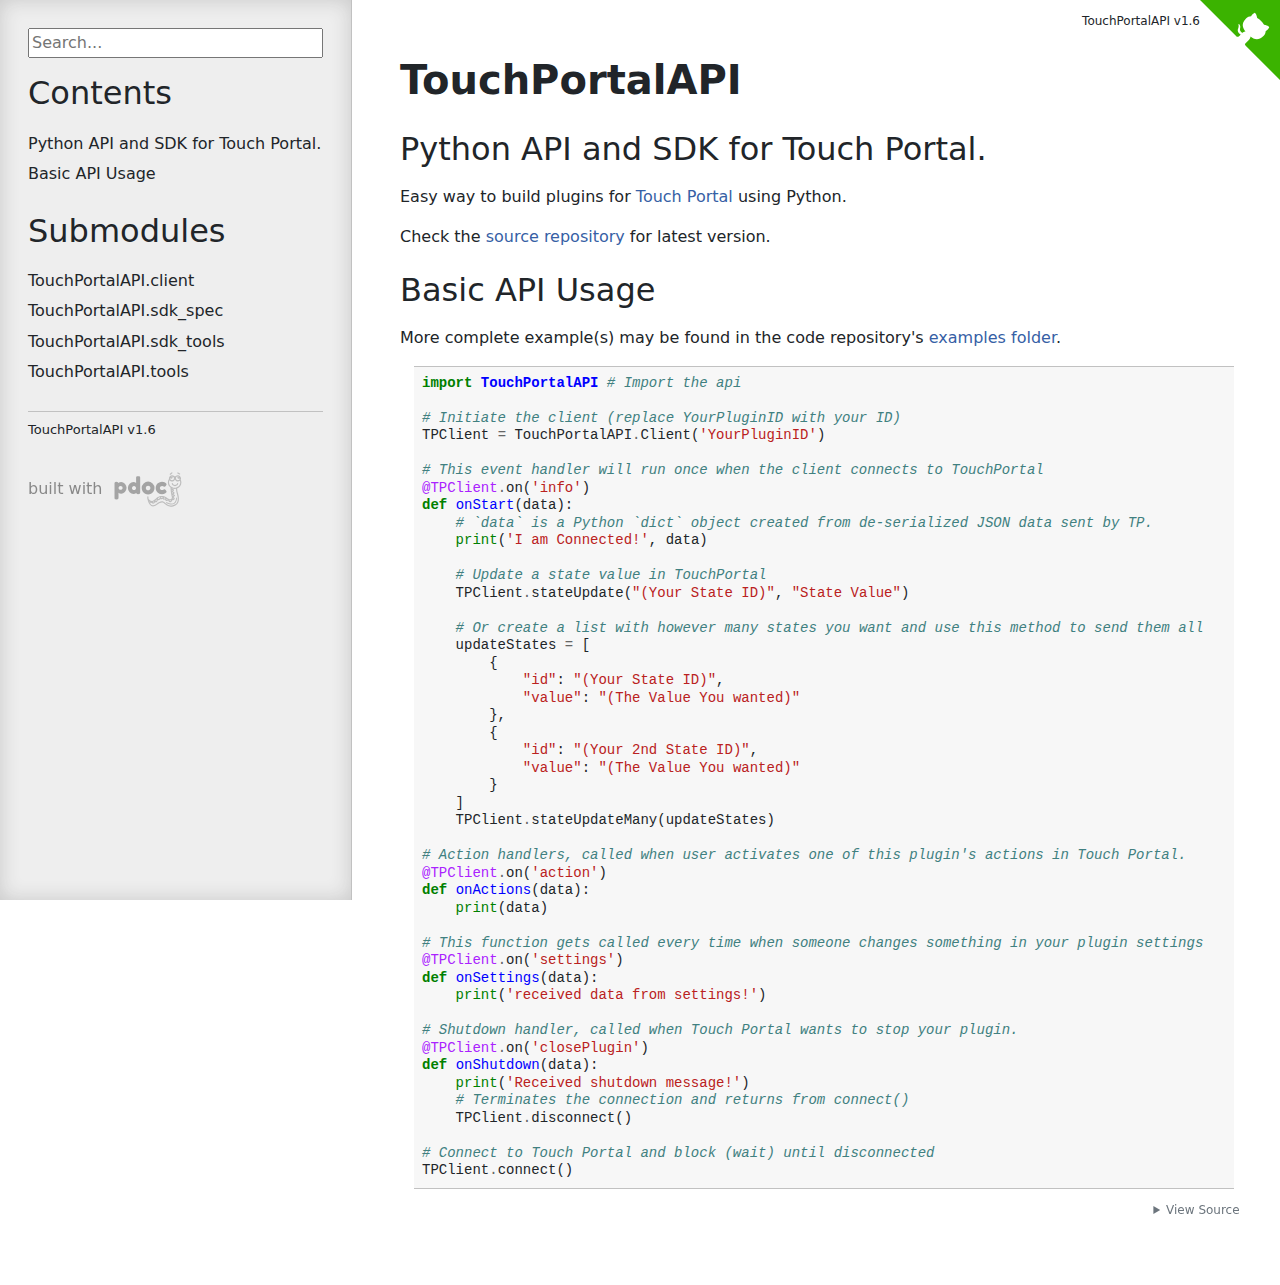
==== docs/TouchPortalAPI.html @ d4391009 "[docs] Add generated documentation files." ====
<!doctype html>
<html lang="en">
<head>
    <meta charset="utf-8">
    <meta name="viewport" content="width=device-width, initial-scale=1">
    <meta name="generator" content="pdoc 7.3.1" />
    <title>TouchPortalAPI API documentation</title>
    <link rel="icon" type="image/svg+xml" href="data:image/svg+xml,%3Csvg%20xmlns%3D%22http%3A//www.w3.org/2000/svg%22%20width%3D%2264%22%20height%3D%2264%22%20viewBox%3D%2244.5%202.5%2015%2015%22%3E%3Cpath%20d%3D%22M49.351%2021.041c-.233-.721-.546-2.408-.772-4.076-.042-.09-.067-.187-.046-.288-.166-1.347-.277-2.625-.241-3.351-1.378-1.008-2.271-2.586-2.271-4.362%200-.976.272-1.935.788-2.774.057-.094.122-.18.184-.268-.033-.167-.052-.339-.052-.516%200-1.477%201.202-2.679%202.679-2.679.791%200%201.496.352%201.987.9a6.3%206.3%200%200%201%201.001.029c.492-.564%201.207-.929%202.012-.929%201.477%200%202.679%201.202%202.679%202.679a2.65%202.65%200%200%201-.269%201.148c.383.747.595%201.572.595%202.41%200%202.311-1.507%204.29-3.635%205.107.037.699.147%202.27.423%203.294l.137.461c.156%202.136-4.612%205.166-5.199%203.215zm.127-4.919a4.78%204.78%200%200%200%20.775-.584c-.172-.115-.505-.254-.88-.378zm.331%202.302l.828-.502c-.202-.143-.576-.328-.984-.49zm.45%202.157l.701-.403c-.214-.115-.536-.249-.891-.376l.19.779zM49.13%204.141c0%20.152.123.276.276.276s.275-.124.275-.276-.123-.276-.276-.276-.275.124-.275.276zm.735-.389a1.15%201.15%200%200%201%20.314.783%201.16%201.16%200%200%201-1.162%201.162c-.457%200-.842-.27-1.032-.653-.026.117-.042.238-.042.362a1.68%201.68%200%200%200%201.679%201.679%201.68%201.68%200%200%200%201.679-1.679c0-.843-.626-1.535-1.436-1.654zm3.076%201.654a1.68%201.68%200%200%200%201.679%201.679%201.68%201.68%200%200%200%201.679-1.679c0-.037-.009-.072-.011-.109-.21.3-.541.508-.935.508a1.16%201.16%200%200%201-1.162-1.162%201.14%201.14%200%200%201%20.474-.912c-.015%200-.03-.005-.045-.005-.926.001-1.679.754-1.679%201.68zm1.861-1.265c0%20.152.123.276.276.276s.275-.124.275-.276-.123-.276-.276-.276-.275.124-.275.276zm1.823%204.823c0-.52-.103-1.035-.288-1.52-.466.394-1.06.64-1.717.64-1.144%200-2.116-.725-2.499-1.738-.383%201.012-1.355%201.738-2.499%201.738-.867%200-1.631-.421-2.121-1.062-.307.605-.478%201.267-.478%201.942%200%202.486%202.153%204.51%204.801%204.51s4.801-2.023%204.801-4.51zm-3.032%209.156l-.146-.492c-.276-1.02-.395-2.457-.444-3.268a6.11%206.11%200%200%201-1.18.115%206.01%206.01%200%200%201-2.536-.562l.006.175c.802.215%201.848.612%202.021%201.25.079.295-.021.601-.274.837l-.598.501c.667.304%201.243.698%201.311%201.179.02.144.022.507-.393.787l-.564.365c1.285.521%201.361.96%201.381%201.126.018.142.011.496-.427.746l-.854.489c.064-1.19%201.985-2.585%202.697-3.248zM49.34%209.925c0-.667%201-.667%201%200%200%20.653.818%201.205%201.787%201.205s1.787-.552%201.787-1.205c0-.667%201-.667%201%200%200%201.216-1.25%202.205-2.787%202.205s-2.787-.989-2.787-2.205zm-.887-7.633c-.093.077-.205.114-.317.114a.5.5%200%200%201-.318-.886L49.183.397a.5.5%200%200%201%20.703.068.5.5%200%200%201-.069.703zm7.661-.065c-.086%200-.173-.022-.253-.068l-1.523-.893c-.575-.337-.069-1.2.506-.863l1.523.892a.5.5%200%200%201%20.179.685c-.094.158-.261.247-.432.247z%22%20fill%3D%22%233bb300%22/%3E%3C/svg%3E"/>


<style>/*! * Bootstrap Reboot v5.0.0 (https://getbootstrap.com/) * Copyright 2011-2021 The Bootstrap Authors * Copyright 2011-2021 Twitter, Inc. * Licensed under MIT (https://github.com/twbs/bootstrap/blob/main/LICENSE) * Forked from Normalize.css, licensed MIT (https://github.com/necolas/normalize.css/blob/master/LICENSE.md) */*,::after,::before{box-sizing:border-box}@media (prefers-reduced-motion:no-preference){:root{scroll-behavior:smooth}}body{margin:0;font-family:system-ui,-apple-system,"Segoe UI",Roboto,"Helvetica Neue",Arial,"Noto Sans","Liberation Sans",sans-serif,"Apple Color Emoji","Segoe UI Emoji","Segoe UI Symbol","Noto Color Emoji";font-size:1rem;font-weight:400;line-height:1.5;color:#212529;background-color:#fff;-webkit-text-size-adjust:100%;-webkit-tap-highlight-color:transparent}hr{margin:1rem 0;color:inherit;background-color:currentColor;border:0;opacity:.25}hr:not([size]){height:1px}h1,h2,h3,h4,h5,h6{margin-top:0;margin-bottom:.5rem;font-weight:500;line-height:1.2}h1{font-size:calc(1.375rem + 1.5vw)}@media (min-width:1200px){h1{font-size:2.5rem}}h2{font-size:calc(1.325rem + .9vw)}@media (min-width:1200px){h2{font-size:2rem}}h3{font-size:calc(1.3rem + .6vw)}@media (min-width:1200px){h3{font-size:1.75rem}}h4{font-size:calc(1.275rem + .3vw)}@media (min-width:1200px){h4{font-size:1.5rem}}h5{font-size:1.25rem}h6{font-size:1rem}p{margin-top:0;margin-bottom:1rem}abbr[data-bs-original-title],abbr[title]{-webkit-text-decoration:underline dotted;text-decoration:underline dotted;cursor:help;-webkit-text-decoration-skip-ink:none;text-decoration-skip-ink:none}address{margin-bottom:1rem;font-style:normal;line-height:inherit}ol,ul{padding-left:2rem}dl,ol,ul{margin-top:0;margin-bottom:1rem}ol ol,ol ul,ul ol,ul ul{margin-bottom:0}dt{font-weight:700}dd{margin-bottom:.5rem;margin-left:0}blockquote{margin:0 0 1rem}b,strong{font-weight:bolder}small{font-size:.875em}mark{padding:.2em;background-color:#fcf8e3}sub,sup{position:relative;font-size:.75em;line-height:0;vertical-align:baseline}sub{bottom:-.25em}sup{top:-.5em}a{color:#0d6efd;text-decoration:underline}a:hover{color:#0a58ca}a:not([href]):not([class]),a:not([href]):not([class]):hover{color:inherit;text-decoration:none}code,kbd,pre,samp{font-family:SFMono-Regular,Menlo,Monaco,Consolas,"Liberation Mono","Courier New",monospace;font-size:1em;direction:ltr;unicode-bidi:bidi-override}pre{display:block;margin-top:0;margin-bottom:1rem;overflow:auto;font-size:.875em}pre code{font-size:inherit;color:inherit;word-break:normal}code{font-size:.875em;color:#d63384;word-wrap:break-word}a>code{color:inherit}kbd{padding:.2rem .4rem;font-size:.875em;color:#fff;background-color:#212529;border-radius:.2rem}kbd kbd{padding:0;font-size:1em;font-weight:700}figure{margin:0 0 1rem}img,svg{vertical-align:middle}table{caption-side:bottom;border-collapse:collapse}caption{padding-top:.5rem;padding-bottom:.5rem;color:#6c757d;text-align:left}th{text-align:inherit;text-align:-webkit-match-parent}tbody,td,tfoot,th,thead,tr{border-color:inherit;border-style:solid;border-width:0}label{display:inline-block}button{border-radius:0}button:focus:not(:focus-visible){outline:0}button,input,optgroup,select,textarea{margin:0;font-family:inherit;font-size:inherit;line-height:inherit}button,select{text-transform:none}[role=button]{cursor:pointer}select{word-wrap:normal}select:disabled{opacity:1}[list]::-webkit-calendar-picker-indicator{display:none}[type=button],[type=reset],[type=submit],button{-webkit-appearance:button}[type=button]:not(:disabled),[type=reset]:not(:disabled),[type=submit]:not(:disabled),button:not(:disabled){cursor:pointer}::-moz-focus-inner{padding:0;border-style:none}textarea{resize:vertical}fieldset{min-width:0;padding:0;margin:0;border:0}legend{float:left;width:100%;padding:0;margin-bottom:.5rem;font-size:calc(1.275rem + .3vw);line-height:inherit}@media (min-width:1200px){legend{font-size:1.5rem}}legend+*{clear:left}::-webkit-datetime-edit-day-field,::-webkit-datetime-edit-fields-wrapper,::-webkit-datetime-edit-hour-field,::-webkit-datetime-edit-minute,::-webkit-datetime-edit-month-field,::-webkit-datetime-edit-text,::-webkit-datetime-edit-year-field{padding:0}::-webkit-inner-spin-button{height:auto}[type=search]{outline-offset:-2px;-webkit-appearance:textfield}::-webkit-search-decoration{-webkit-appearance:none}::-webkit-color-swatch-wrapper{padding:0}::file-selector-button{font:inherit}::-webkit-file-upload-button{font:inherit;-webkit-appearance:button}output{display:inline-block}iframe{border:0}summary{display:list-item;cursor:pointer}progress{vertical-align:baseline}[hidden]{display:none!important}</style>
<style>/*! pygments syntax highlighting */pre{line-height:125%;}td.linenos pre{color:#000000; background-color:#f0f0f0; padding-left:5px; padding-right:5px;}span.linenos{color:#000000; background-color:#f0f0f0; padding-left:5px; padding-right:5px;}td.linenos pre.special{color:#000000; background-color:#ffffc0; padding-left:5px; padding-right:5px;}span.linenos.special{color:#000000; background-color:#ffffc0; padding-left:5px; padding-right:5px;}.pdoc .hll{background-color:#ffffcc}.pdoc{background:#f8f8f8;}.pdoc .c{color:#408080; font-style:italic}.pdoc .err{border:1px solid #FF0000}.pdoc .k{color:#008000; font-weight:bold}.pdoc .o{color:#666666}.pdoc .ch{color:#408080; font-style:italic}.pdoc .cm{color:#408080; font-style:italic}.pdoc .cp{color:#BC7A00}.pdoc .cpf{color:#408080; font-style:italic}.pdoc .c1{color:#408080; font-style:italic}.pdoc .cs{color:#408080; font-style:italic}.pdoc .gd{color:#A00000}.pdoc .ge{font-style:italic}.pdoc .gr{color:#FF0000}.pdoc .gh{color:#000080; font-weight:bold}.pdoc .gi{color:#00A000}.pdoc .go{color:#888888}.pdoc .gp{color:#000080; font-weight:bold}.pdoc .gs{font-weight:bold}.pdoc .gu{color:#800080; font-weight:bold}.pdoc .gt{color:#0044DD}.pdoc .kc{color:#008000; font-weight:bold}.pdoc .kd{color:#008000; font-weight:bold}.pdoc .kn{color:#008000; font-weight:bold}.pdoc .kp{color:#008000}.pdoc .kr{color:#008000; font-weight:bold}.pdoc .kt{color:#B00040}.pdoc .m{color:#666666}.pdoc .s{color:#BA2121}.pdoc .na{color:#7D9029}.pdoc .nb{color:#008000}.pdoc .nc{color:#0000FF; font-weight:bold}.pdoc .no{color:#880000}.pdoc .nd{color:#AA22FF}.pdoc .ni{color:#999999; font-weight:bold}.pdoc .ne{color:#D2413A; font-weight:bold}.pdoc .nf{color:#0000FF}.pdoc .nl{color:#A0A000}.pdoc .nn{color:#0000FF; font-weight:bold}.pdoc .nt{color:#008000; font-weight:bold}.pdoc .nv{color:#19177C}.pdoc .ow{color:#AA22FF; font-weight:bold}.pdoc .w{color:#bbbbbb}.pdoc .mb{color:#666666}.pdoc .mf{color:#666666}.pdoc .mh{color:#666666}.pdoc .mi{color:#666666}.pdoc .mo{color:#666666}.pdoc .sa{color:#BA2121}.pdoc .sb{color:#BA2121}.pdoc .sc{color:#BA2121}.pdoc .dl{color:#BA2121}.pdoc .sd{color:#BA2121; font-style:italic}.pdoc .s2{color:#BA2121}.pdoc .se{color:#BB6622; font-weight:bold}.pdoc .sh{color:#BA2121}.pdoc .si{color:#BB6688; font-weight:bold}.pdoc .sx{color:#008000}.pdoc .sr{color:#BB6688}.pdoc .s1{color:#BA2121}.pdoc .ss{color:#19177C}.pdoc .bp{color:#008000}.pdoc .fm{color:#0000FF}.pdoc .vc{color:#19177C}.pdoc .vg{color:#19177C}.pdoc .vi{color:#19177C}.pdoc .vm{color:#19177C}.pdoc .il{color:#666666}@media (prefers-color-scheme:dark){		.pdoc .hll{background-color:#49483e}	.pdoc{background:#272822; color:#f8f8f2}	.pdoc .c{color:#75715e}	.pdoc .err{color:#960050; background-color:#1e0010}	.pdoc .k{color:#66d9ef}	.pdoc .l{color:#ae81ff}	.pdoc .n{color:#f8f8f2}	.pdoc .o{color:#f92672}	.pdoc .p{color:#f8f8f2}	.pdoc .ch{color:#75715e}	.pdoc .cm{color:#75715e}	.pdoc .cp{color:#75715e}	.pdoc .cpf{color:#75715e}	.pdoc .c1{color:#75715e}	.pdoc .cs{color:#75715e}	.pdoc .gd{color:#f92672}	.pdoc .ge{font-style:italic}	.pdoc .gi{color:#a6e22e}	.pdoc .go{color:#66d9ef}	.pdoc .gp{color:#f92672; font-weight:bold}	.pdoc .gs{font-weight:bold}	.pdoc .gu{color:#75715e}	.pdoc .kc{color:#66d9ef}	.pdoc .kd{color:#66d9ef}	.pdoc .kn{color:#f92672}	.pdoc .kp{color:#66d9ef}	.pdoc .kr{color:#66d9ef}	.pdoc .kt{color:#66d9ef}	.pdoc .ld{color:#e6db74}	.pdoc .m{color:#ae81ff}	.pdoc .s{color:#e6db74}	.pdoc .na{color:#a6e22e}	.pdoc .nb{color:#f8f8f2}	.pdoc .nc{color:#a6e22e}	.pdoc .no{color:#66d9ef}	.pdoc .nd{color:#a6e22e}	.pdoc .ni{color:#f8f8f2}	.pdoc .ne{color:#a6e22e}	.pdoc .nf{color:#a6e22e}	.pdoc .nl{color:#f8f8f2}	.pdoc .nn{color:#f8f8f2}	.pdoc .nx{color:#a6e22e}	.pdoc .py{color:#f8f8f2}	.pdoc .nt{color:#f92672}	.pdoc .nv{color:#f8f8f2}	.pdoc .ow{color:#f92672}	.pdoc .w{color:#f8f8f2}	.pdoc .mb{color:#ae81ff}	.pdoc .mf{color:#ae81ff}	.pdoc .mh{color:#ae81ff}	.pdoc .mi{color:#ae81ff}	.pdoc .mo{color:#ae81ff}	.pdoc .sa{color:#e6db74}	.pdoc .sb{color:#e6db74}	.pdoc .sc{color:#e6db74}	.pdoc .dl{color:#e6db74}	.pdoc .sd{color:#e6db74}	.pdoc .s2{color:#e6db74}	.pdoc .se{color:#ae81ff}	.pdoc .sh{color:#e6db74}	.pdoc .si{color:#e6db74}	.pdoc .sx{color:#e6db74}	.pdoc .sr{color:#e6db74}	.pdoc .s1{color:#e6db74}	.pdoc .ss{color:#e6db74}	.pdoc .bp{color:#f8f8f2}	.pdoc .fm{color:#a6e22e}	.pdoc .vc{color:#f8f8f2}	.pdoc .vg{color:#f8f8f2}	.pdoc .vi{color:#f8f8f2}	.pdoc .vm{color:#f8f8f2}	.pdoc .il{color:#ae81ff}}</style>
<style>/*! pdoc */:root{--pdoc-background:#fff;}.pdoc{--text:#212529;--muted:#6c757d;--link:#3660a5;--link-hover:#1659c5;--code:#f7f7f7;--active:#fff598;--accent:#eee;--accent2:#c1c1c1;--nav-hover:rgba(255, 255, 255, 0.5);--name:#0066BB;--def:#008800;--annotation:#007020;}@media (prefers-color-scheme:dark){:root{--pdoc-background:#212529;}.pdoc{--text:#f7f7f7;--muted:#9d9d9d;--link:#58a6ff;--link-hover:#3989ff;--code:#333;--active:#555;--accent:#343434;--accent2:#555;--nav-hover:rgba(0, 0, 0, 0.1);--name:#77C1FF;--def:#0cdd0c;--annotation:#00c037;}}body{background-color:var(--pdoc-background);}html, body{width:100%;height:100%;}@media (max-width:769px){#navtoggle{cursor:pointer;position:absolute;width:50px;height:40px;top:1rem;right:1rem;border-color:var(--text);color:var(--text);display:flex;opacity:0.8;}#navtoggle:hover{opacity:1;}#togglestate + div{display:none;}#togglestate:checked + div{display:inherit;}main, header{padding:2rem 3vw;}.git-button{display:none !important;}nav input[type="search"]:valid ~ *{display:none !important;}}@media (min-width:770px){:root{--sidebar-width:clamp(12.5rem, 28vw, 22rem);}nav{position:fixed;overflow:auto;height:100vh;width:var(--sidebar-width);}main, header{padding:3rem 2rem 3rem calc(var(--sidebar-width) + 3rem);width:calc(54rem + var(--sidebar-width));max-width:100%;}#navtoggle{display:none;}}#togglestate{display:none;}nav.pdoc{--pad:1.75rem;--indent:1.5rem;background-color:var(--accent);border-right:1px solid var(--accent2);box-shadow:0 0 20px rgba(50, 50, 50, .2) inset;padding:0 0 0 var(--pad);overflow-wrap:anywhere;scrollbar-width:thin; scrollbar-color:var(--accent2) transparent }nav.pdoc::-webkit-scrollbar{width:.4rem; }nav.pdoc::-webkit-scrollbar-thumb{background-color:var(--accent2); }nav.pdoc > div{padding:var(--pad) 0;}nav.pdoc .module-list-button{display:inline-flex;align-items:center;color:var(--text);border-color:var(--muted);margin-bottom:1rem;}nav.pdoc .module-list-button:hover{border-color:var(--text);}nav.pdoc input[type=search]{display:block;outline-offset:0;width:calc(100% - var(--pad));}nav.pdoc .logo{max-width:calc(100% - var(--pad));max-height:35vh;display:block;margin:0 auto 1rem;transform:translate(calc(-.5 * var(--pad)), 0);}nav.pdoc ul{list-style:none;padding-left:0;}nav.pdoc li{display:block;margin:0;padding:.2rem 0 .2rem var(--indent);transition:all 100ms;}nav.pdoc > div > ul > li{padding-left:0;}nav.pdoc li:hover{background-color:var(--nav-hover);}nav.pdoc a, nav.pdoc a:hover{color:var(--text);}nav.pdoc a{display:block;}nav.pdoc > h2:first-of-type{margin-top:1.5rem;}nav.pdoc .class:before{content:"class ";color:var(--muted);}nav.pdoc .function:after{content:"()";color:var(--muted);}nav.pdoc footer:before{content:"";display:block;width:calc(100% - var(--pad));border-top:solid var(--accent2) 1px;margin-top:1.5rem;padding-top:.5rem;}nav.pdoc footer{font-size:small;}.version_header{font-size:.75rem;float:right;margin-top:-3em;margin-right:4em;}.module-list-button:not([href$='.html']){display:none !important;}@media (min-width:770px){main, header{width:auto !important;}}@media (max-width:769px){#navtoggle{top:.5rem !important;right:3rem !important;}nav.pdoc input[type=search]{width:calc(100% - 70px - 3rem);}.version_header{float:left;margin-top:-2em;}}html, main{scroll-behavior:smooth;}.pdoc{color:var(--text);box-sizing:border-box;line-height:1.5;background:none;}.pdoc .pdoc-button{display:inline-block;border:solid black 1px;border-radius:2px;font-size:.75rem;padding:calc(0.5em - 1px) 1em;transition:100ms all;}.pdoc .visually-hidden{position:absolute !important;width:1px !important;height:1px !important;padding:0 !important;margin:-1px !important;overflow:hidden !important;clip:rect(0, 0, 0, 0) !important;white-space:nowrap !important;border:0 !important;}.pdoc h1, .pdoc h2, .pdoc h3{font-weight:300;margin:.3em 0;padding:.2em 0;}.pdoc a{text-decoration:none;color:var(--link);}.pdoc a:hover{color:var(--link-hover);}.pdoc blockquote{margin-left:2rem;}.pdoc pre{background-color:var(--code);border-top:1px solid var(--accent2);border-bottom:1px solid var(--accent2);margin-bottom:1em;padding:.5rem 0 .5rem .5rem;overflow-x:auto;}.pdoc code{color:var(--text);padding:.2em .4em;margin:0;font-size:85%;background-color:var(--code);border-radius:6px;}.pdoc a > code{color:inherit;}.pdoc pre > code{display:inline-block;font-size:inherit;background:none;border:none;padding:0;}.pdoc .modulename{margin-top:0;font-weight:bold;}.pdoc .modulename a{color:var(--link);transition:100ms all;}.pdoc .git-button{float:right;border:solid var(--link) 1px;}.pdoc .git-button:hover{background-color:var(--link);color:var(--pdoc-background);}.pdoc details{--shift:-40px;text-align:right;margin-top:var(--shift);margin-bottom:calc(0px - var(--shift));clear:both;filter:opacity(1);}.pdoc details:not([open]){height:0;overflow:visible;}.pdoc details > summary{font-size:.75rem;cursor:pointer;color:var(--muted);border-width:0;padding:0 .7em;display:inline-block;display:inline list-item;user-select:none;}.pdoc details > summary:focus{outline:0;}.pdoc details > div{margin-top:calc(0px - var(--shift) / 2);text-align:left;}.pdoc .docstring{margin-bottom:1.5rem;}.pdoc > section:first-of-type > .docstring{margin-bottom:3rem;}.pdoc .docstring pre{margin-left:1em;margin-right:1em;}.pdoc h1:target,.pdoc h2:target,.pdoc h3:target,.pdoc h4:target,.pdoc h5:target,.pdoc h6:target{background-color:var(--active);box-shadow:-1rem 0 0 0 var(--active);}.pdoc div:target > .attr,.pdoc section:target > .attr,.pdoc dd:target > a{background-color:var(--active);}.pdoc .attr:hover{filter:contrast(0.95);}.pdoc .headerlink{position:absolute;width:0;margin-left:-1.5rem;line-height:1.4rem;font-size:1.5rem;font-weight:normal;transition:all 100ms ease-in-out;opacity:0;}.pdoc .attr > .headerlink{margin-left:-2.5rem;}.pdoc *:hover > .headerlink,.pdoc *:target > .attr > .headerlink{opacity:1;}.pdoc .attr{display:block;color:var(--text);margin:1rem 0 .5rem;padding:.4rem 5rem .4rem 1rem;background-color:var(--accent);}.pdoc .classattr{margin-left:2rem;}.pdoc .name{color:var(--name);font-weight:bold;}.pdoc .def{color:var(--def);font-weight:bold;}.pdoc .signature{white-space:pre-wrap;}.pdoc .annotation{color:var(--annotation);}.pdoc .inherited{margin-left:2rem;}.pdoc .inherited dt{font-weight:700;}.pdoc .inherited dt, .pdoc .inherited dd{display:inline;margin-left:0;margin-bottom:.5rem;}.pdoc .inherited dd:not(:last-child):after{content:", ";}.pdoc .inherited .class:before{content:"class ";}.pdoc .inherited .function a:after{content:"()";}.pdoc .search-result .docstring{overflow:auto;max-height:25vh;}.pdoc .search-result.focused > .attr{background-color:var(--active);}.pdoc .attribution{margin-top:2rem;display:block;opacity:0.5;transition:all 200ms;filter:grayscale(100%);}.pdoc .attribution:hover{opacity:1;filter:grayscale(0%);}.pdoc .attribution img{margin-left:5px;height:35px;vertical-align:middle;width:70px;transition:all 200ms;}</style>
</head>
<body>        <nav class="pdoc">
            <label id="navtoggle" for="togglestate" class="pdoc-button"><svg xmlns='http://www.w3.org/2000/svg' viewBox='0 0 30 30'><path stroke-linecap='round' stroke="currentColor" stroke-miterlimit='10' stroke-width='2' d='M4 7h22M4 15h22M4 23h22'/></svg></label>
            <input id="togglestate" type="checkbox">
            <div>
                        <a class="pdoc-button module-list-button" href="./">
<svg xmlns="http://www.w3.org/2000/svg" width="16" height="16" fill="currentColor" class="bi bi-box-arrow-in-left" viewBox="0 0 16 16">
  <path fill-rule="evenodd" d="M10 3.5a.5.5 0 0 0-.5-.5h-8a.5.5 0 0 0-.5.5v9a.5.5 0 0 0 .5.5h8a.5.5 0 0 0 .5-.5v-2a.5.5 0 0 1 1 0v2A1.5 1.5 0 0 1 9.5 14h-8A1.5 1.5 0 0 1 0 12.5v-9A1.5 1.5 0 0 1 1.5 2h8A1.5 1.5 0 0 1 11 3.5v2a.5.5 0 0 1-1 0v-2z"/>
  <path fill-rule="evenodd" d="M4.146 8.354a.5.5 0 0 1 0-.708l3-3a.5.5 0 1 1 .708.708L5.707 7.5H14.5a.5.5 0 0 1 0 1H5.707l2.147 2.146a.5.5 0 0 1-.708.708l-3-3z"/>
</svg>                            &nbsp;
                            Module Index
                        </a>


                        <input type="search" placeholder="Search..." role="searchbox" aria-label="search"
                               pattern=".+" required>

                    <h2>Contents</h2>
                    <ul>
  <li><a href="#python-api-and-sdk-for-touch-portal">Python API and SDK for Touch Portal.</a></li>
  <li><a href="#basic-api-usage">Basic API Usage</a></li>
</ul>


                    <h2>Submodules</h2>
                    <ul>
                            <li><a href="TouchPortalAPI/client.html">TouchPortalAPI.client</a></li>
                            <li><a href="TouchPortalAPI/sdk_spec.html">TouchPortalAPI.sdk_spec</a></li>
                            <li><a href="TouchPortalAPI/sdk_tools.html">TouchPortalAPI.sdk_tools</a></li>
                            <li><a href="TouchPortalAPI/tools.html">TouchPortalAPI.tools</a></li>
                    </ul>


                    <footer>TouchPortalAPI v1.6</footer>

                    <a class="attribution" title="pdoc: Python API documentation generator" href="https://pdoc.dev">
                        built with <span class="visually-hidden">pdoc</span><img
                            alt="pdoc logo"
                            src="data:image/svg+xml,%3Csvg%20xmlns%3D%22http%3A//www.w3.org/2000/svg%22%20role%3D%22img%22%20aria-label%3D%22pdoc%20logo%22%20width%3D%22300%22%20height%3D%22150%22%20viewBox%3D%22-1%200%2060%2030%22%3E%3Ctitle%3Epdoc%3C/title%3E%3Cpath%20d%3D%22M29.621%2021.293c-.011-.273-.214-.475-.511-.481a.5.5%200%200%200-.489.503l-.044%201.393c-.097.551-.695%201.215-1.566%201.704-.577.428-1.306.486-2.193.182-1.426-.617-2.467-1.654-3.304-2.487l-.173-.172a3.43%203.43%200%200%200-.365-.306.49.49%200%200%200-.286-.196c-1.718-1.06-4.931-1.47-7.353.191l-.219.15c-1.707%201.187-3.413%202.131-4.328%201.03-.02-.027-.49-.685-.141-1.763.233-.721.546-2.408.772-4.076.042-.09.067-.187.046-.288.166-1.347.277-2.625.241-3.351%201.378-1.008%202.271-2.586%202.271-4.362%200-.976-.272-1.935-.788-2.774-.057-.094-.122-.18-.184-.268.033-.167.052-.339.052-.516%200-1.477-1.202-2.679-2.679-2.679-.791%200-1.496.352-1.987.9a6.3%206.3%200%200%200-1.001.029c-.492-.564-1.207-.929-2.012-.929-1.477%200-2.679%201.202-2.679%202.679A2.65%202.65%200%200%200%20.97%206.554c-.383.747-.595%201.572-.595%202.41%200%202.311%201.507%204.29%203.635%205.107-.037.699-.147%202.27-.423%203.294l-.137.461c-.622%202.042-2.515%208.257%201.727%2010.643%201.614.908%203.06%201.248%204.317%201.248%202.665%200%204.492-1.524%205.322-2.401%201.476-1.559%202.886-1.854%206.491.82%201.877%201.393%203.514%201.753%204.861%201.068%202.223-1.713%202.811-3.867%203.399-6.374.077-.846.056-1.469.054-1.537zm-4.835%204.313c-.054.305-.156.586-.242.629-.034-.007-.131-.022-.307-.157-.145-.111-.314-.478-.456-.908.221.121.432.25.675.355.115.039.219.051.33.081zm-2.251-1.238c-.05.33-.158.648-.252.694-.022.001-.125-.018-.307-.157-.217-.166-.488-.906-.639-1.573.358.344.754.693%201.198%201.036zm-3.887-2.337c-.006-.116-.018-.231-.041-.342.635.145%201.189.368%201.599.625.097.231.166.481.174.642-.03.049-.055.101-.067.158-.046.013-.128.026-.298.004-.278-.037-.901-.57-1.367-1.087zm-1.127-.497c.116.306.176.625.12.71-.019.014-.117.045-.345.016-.206-.027-.604-.332-.986-.695.41-.051.816-.056%201.211-.031zm-4.535%201.535c.209.22.379.47.358.598-.006.041-.088.138-.351.234-.144.055-.539-.063-.979-.259a11.66%2011.66%200%200%200%20.972-.573zm.983-.664c.359-.237.738-.418%201.126-.554.25.237.479.548.457.694-.006.042-.087.138-.351.235-.174.064-.694-.105-1.232-.375zm-3.381%201.794c-.022.145-.061.29-.149.401-.133.166-.358.248-.69.251h-.002c-.133%200-.306-.26-.45-.621.417.091.854.07%201.291-.031zm-2.066-8.077a4.78%204.78%200%200%201-.775-.584c.172-.115.505-.254.88-.378l-.105.962zm-.331%202.302a10.32%2010.32%200%200%201-.828-.502c.202-.143.576-.328.984-.49l-.156.992zm-.45%202.157l-.701-.403c.214-.115.536-.249.891-.376a11.57%2011.57%200%200%201-.19.779zm-.181%201.716c.064.398.194.702.298.893-.194-.051-.435-.162-.736-.398.061-.119.224-.3.438-.495zM8.87%204.141c0%20.152-.123.276-.276.276s-.275-.124-.275-.276.123-.276.276-.276.275.124.275.276zm-.735-.389a1.15%201.15%200%200%200-.314.783%201.16%201.16%200%200%200%201.162%201.162c.457%200%20.842-.27%201.032-.653.026.117.042.238.042.362a1.68%201.68%200%200%201-1.679%201.679%201.68%201.68%200%200%201-1.679-1.679c0-.843.626-1.535%201.436-1.654zM5.059%205.406A1.68%201.68%200%200%201%203.38%207.085a1.68%201.68%200%200%201-1.679-1.679c0-.037.009-.072.011-.109.21.3.541.508.935.508a1.16%201.16%200%200%200%201.162-1.162%201.14%201.14%200%200%200-.474-.912c.015%200%20.03-.005.045-.005.926.001%201.679.754%201.679%201.68zM3.198%204.141c0%20.152-.123.276-.276.276s-.275-.124-.275-.276.123-.276.276-.276.275.124.275.276zM1.375%208.964c0-.52.103-1.035.288-1.52.466.394%201.06.64%201.717.64%201.144%200%202.116-.725%202.499-1.738.383%201.012%201.355%201.738%202.499%201.738.867%200%201.631-.421%202.121-1.062.307.605.478%201.267.478%201.942%200%202.486-2.153%204.51-4.801%204.51s-4.801-2.023-4.801-4.51zm24.342%2019.349c-.985.498-2.267.168-3.813-.979-3.073-2.281-5.453-3.199-7.813-.705-1.315%201.391-4.163%203.365-8.423.97-3.174-1.786-2.239-6.266-1.261-9.479l.146-.492c.276-1.02.395-2.457.444-3.268a6.11%206.11%200%200%200%201.18.115%206.01%206.01%200%200%200%202.536-.562l-.006.175c-.802.215-1.848.612-2.021%201.25-.079.295.021.601.274.837.219.203.415.364.598.501-.667.304-1.243.698-1.311%201.179-.02.144-.022.507.393.787.213.144.395.26.564.365-1.285.521-1.361.96-1.381%201.126-.018.142-.011.496.427.746l.854.489c-.473.389-.971.914-.999%201.429-.018.278.095.532.316.713.675.556%201.231.721%201.653.721.059%200%20.104-.014.158-.02.207.707.641%201.64%201.513%201.64h.013c.8-.008%201.236-.345%201.462-.626.173-.216.268-.457.325-.692.424.195.93.374%201.372.374.151%200%20.294-.021.423-.068.732-.27.944-.704.993-1.021.009-.061.003-.119.002-.179.266.086.538.147.789.147.15%200%20.294-.021.423-.069.542-.2.797-.489.914-.754.237.147.478.258.704.288.106.014.205.021.296.021.356%200%20.595-.101.767-.229.438.435%201.094.992%201.656%201.067.106.014.205.021.296.021a1.56%201.56%200%200%200%20.323-.035c.17.575.453%201.289.866%201.605.358.273.665.362.914.362a.99.99%200%200%200%20.421-.093%201.03%201.03%200%200%200%20.245-.164c.168.428.39.846.68%201.068.358.273.665.362.913.362a.99.99%200%200%200%20.421-.093c.317-.148.512-.448.639-.762.251.157.495.257.726.257.127%200%20.25-.024.37-.071.427-.17.706-.617.841-1.314.022-.015.047-.022.068-.038.067-.051.133-.104.196-.159-.443%201.486-1.107%202.761-2.086%203.257zM8.66%209.925a.5.5%200%201%200-1%200c0%20.653-.818%201.205-1.787%201.205s-1.787-.552-1.787-1.205a.5.5%200%201%200-1%200c0%201.216%201.25%202.205%202.787%202.205s2.787-.989%202.787-2.205zm4.4%2015.965l-.208.097c-2.661%201.258-4.708%201.436-6.086.527-1.542-1.017-1.88-3.19-1.844-4.198a.4.4%200%200%200-.385-.414c-.242-.029-.406.164-.414.385-.046%201.249.367%203.686%202.202%204.896.708.467%201.547.7%202.51.7%201.248%200%202.706-.392%204.362-1.174l.185-.086a.4.4%200%200%200%20.205-.527c-.089-.204-.326-.291-.527-.206zM9.547%202.292c.093.077.205.114.317.114a.5.5%200%200%200%20.318-.886L8.817.397a.5.5%200%200%200-.703.068.5.5%200%200%200%20.069.703l1.364%201.124zm-7.661-.065c.086%200%20.173-.022.253-.068l1.523-.893a.5.5%200%200%200-.506-.863l-1.523.892a.5.5%200%200%200-.179.685c.094.158.261.247.432.247z%22%20transform%3D%22matrix%28-1%200%200%201%2058%200%29%22%20fill%3D%22%233bb300%22/%3E%3Cpath%20d%3D%22M.3%2021.86V10.18q0-.46.02-.68.04-.22.18-.5.28-.54%201.34-.54%201.06%200%201.42.28.38.26.44.78.76-1.04%202.38-1.04%201.64%200%203.1%201.54%201.46%201.54%201.46%203.58%200%202.04-1.46%203.58-1.44%201.54-3.08%201.54-1.64%200-2.38-.92v4.04q0%20.46-.04.68-.02.22-.18.5-.14.3-.5.42-.36.12-.98.12-.62%200-1-.12-.36-.12-.52-.4-.14-.28-.18-.5-.02-.22-.02-.68zm3.96-9.42q-.46.54-.46%201.18%200%20.64.46%201.18.48.52%201.2.52.74%200%201.24-.52.52-.52.52-1.18%200-.66-.48-1.18-.48-.54-1.26-.54-.76%200-1.22.54zm14.741-8.36q.16-.3.54-.42.38-.12%201-.12.64%200%201.02.12.38.12.52.42.16.3.18.54.04.22.04.68v11.94q0%20.46-.04.7-.02.22-.18.5-.3.54-1.7.54-1.38%200-1.54-.98-.84.96-2.34.96-1.8%200-3.28-1.56-1.48-1.58-1.48-3.66%200-2.1%201.48-3.68%201.5-1.58%203.28-1.58%201.48%200%202.3%201v-4.2q0-.46.02-.68.04-.24.18-.52zm-3.24%2010.86q.52.54%201.26.54.74%200%201.22-.54.5-.54.5-1.18%200-.66-.48-1.22-.46-.56-1.26-.56-.8%200-1.28.56-.48.54-.48%201.2%200%20.66.52%201.2zm7.833-1.2q0-2.4%201.68-3.96%201.68-1.56%203.84-1.56%202.16%200%203.82%201.56%201.66%201.54%201.66%203.94%200%201.66-.86%202.96-.86%201.28-2.1%201.9-1.22.6-2.54.6-1.32%200-2.56-.64-1.24-.66-2.1-1.92-.84-1.28-.84-2.88zm4.18%201.44q.64.48%201.3.48.66%200%201.32-.5.66-.5.66-1.48%200-.98-.62-1.46-.62-.48-1.34-.48-.72%200-1.34.5-.62.5-.62%201.48%200%20.96.64%201.46zm11.412-1.44q0%20.84.56%201.32.56.46%201.18.46.64%200%201.18-.36.56-.38.9-.38.6%200%201.46%201.06.46.58.46%201.04%200%20.76-1.1%201.42-1.14.8-2.8.8-1.86%200-3.58-1.34-.82-.64-1.34-1.7-.52-1.08-.52-2.36%200-1.3.52-2.34.52-1.06%201.34-1.7%201.66-1.32%203.54-1.32.76%200%201.48.22.72.2%201.06.4l.32.2q.36.24.56.38.52.4.52.92%200%20.5-.42%201.14-.72%201.1-1.38%201.1-.38%200-1.08-.44-.36-.34-1.04-.34-.66%200-1.24.48-.58.48-.58%201.34z%22%20fill%3D%22green%22/%3E%3C/svg%3E"/>
                    </a>
            </div>
        </nav>
    <main class="pdoc">
            <section>
        <div class="version_header">TouchPortalAPI v1.6</div>
<a href="https://github.com/KillerBOSS2019/TouchPortal-API/blob/main/TouchPortalAPI/__init__.py" target="_blank" class="github-corner" title="View the latest source on GitHub" aria-label="View source on GitHub">
    <svg width="80" height="80" viewBox="0 0 250 250" style="fill:#3bb300; color:#fff; position: absolute; top: 0; border: 0; right: 0;" aria-hidden="true" class="corner-svg">
        <path d="M0,0 L115,115 L130,115 L142,142 L250,250 L250,0 Z"></path>
        <path d="M128.3,109.0 C113.8,99.7 119.0,89.6 119.0,89.6 C122.0,82.7 120.5,78.6 120.5,78.6 C119.2,72.0 123.4,76.3 123.4,76.3 C127.3,80.9 125.5,87.3 125.5,87.3 C122.9,97.6 130.6,101.9 134.4,103.2"
              fill="currentColor" style="transform-origin: 130px 106px;" class="octo-arm"></path>
        <path d="M115.0,115.0 C114.9,115.1 118.7,116.5 119.8,115.4 L133.7,101.6 C136.9,99.2 139.9,98.4 142.2,98.6 C133.8,88.0 127.5,74.4 143.8,58.0 C148.5,53.4 154.0,51.2 159.7,51.0 C160.3,49.4 163.2,43.6 171.4,40.1 C171.4,40.1 176.1,42.5 178.8,56.2 C183.1,58.6 187.2,61.8 190.9,65.4 C194.5,69.0 197.7,73.2 200.1,77.6 C213.8,80.2 216.3,84.9 216.3,84.9 C212.7,93.1 206.9,96.0 205.4,96.6 C205.1,102.4 203.0,107.8 198.3,112.5 C181.9,128.9 168.3,122.5 157.7,114.1 C157.9,116.9 156.7,120.9 152.7,124.9 L141.0,136.5 C139.8,137.7 141.6,141.9 141.8,141.8 Z"
              fill="currentColor" class="octo-body"></path>
    </svg>
</a>
<style>
    .corner-svg {
        width: 80px;
        height: 80px;
    }
    .github-corner:hover .octo-arm { animation: octocat-wave 560ms ease-in-out }
    @keyframes octocat-wave {
        0%, 100% { transform: rotate(0) }
        20%, 60% { transform: rotate(-25deg) }
        40%, 80% { transform: rotate(10deg) }
    }
    @media (max-width: 769px) {
        .corner-svg {
            width: 50px;
            height: 50px;
        }
    }
</style>                    <h1 class="modulename">
TouchPortalAPI    </h1>

                        <div class="docstring"><h2 id="python-api-and-sdk-for-touch-portal">Python API and SDK for Touch Portal.</h2>

<p>Easy way to build plugins for <a href="https://touch-portal.com">Touch Portal</a> using Python.</p>

<p>Check the <a href="https://github.com/KillerBOSS2019/TouchPortal-API/">source repository</a>
for latest version.</p>

<h2 id="basic-api-usage">Basic API Usage</h2>

<p>More complete example(s) may be found in the code repository's
<a href="https://github.com/KillerBOSS2019/TouchPortal-API/tree/main/examples">examples folder</a>.</p>

<div class="codehilite"><pre><span></span><code><span class="kn">import</span> <span class="nn">TouchPortalAPI</span> <span class="c1"># Import the api</span>

<span class="c1"># Initiate the client (replace YourPluginID with your ID)</span>
<span class="n">TPClient</span> <span class="o">=</span> <span class="n">TouchPortalAPI</span><span class="o">.</span><span class="n">Client</span><span class="p">(</span><span class="s1">&#39;YourPluginID&#39;</span><span class="p">)</span>

<span class="c1"># This event handler will run once when the client connects to TouchPortal</span>
<span class="nd">@TPClient</span><span class="o">.</span><span class="n">on</span><span class="p">(</span><span class="s1">&#39;info&#39;</span><span class="p">)</span>
<span class="k">def</span> <span class="nf">onStart</span><span class="p">(</span><span class="n">data</span><span class="p">):</span>
    <span class="c1"># `data` is a Python `dict` object created from de-serialized JSON data sent by TP.</span>
    <span class="nb">print</span><span class="p">(</span><span class="s1">&#39;I am Connected!&#39;</span><span class="p">,</span> <span class="n">data</span><span class="p">)</span>

    <span class="c1"># Update a state value in TouchPortal</span>
    <span class="n">TPClient</span><span class="o">.</span><span class="n">stateUpdate</span><span class="p">(</span><span class="s2">&quot;(Your State ID)&quot;</span><span class="p">,</span> <span class="s2">&quot;State Value&quot;</span><span class="p">)</span>

    <span class="c1"># Or create a list with however many states you want and use this method to send them all</span>
    <span class="n">updateStates</span> <span class="o">=</span> <span class="p">[</span>
        <span class="p">{</span>
            <span class="s2">&quot;id&quot;</span><span class="p">:</span> <span class="s2">&quot;(Your State ID)&quot;</span><span class="p">,</span>
            <span class="s2">&quot;value&quot;</span><span class="p">:</span> <span class="s2">&quot;(The Value You wanted)&quot;</span>
        <span class="p">},</span>
        <span class="p">{</span>
            <span class="s2">&quot;id&quot;</span><span class="p">:</span> <span class="s2">&quot;(Your 2nd State ID)&quot;</span><span class="p">,</span>
            <span class="s2">&quot;value&quot;</span><span class="p">:</span> <span class="s2">&quot;(The Value You wanted)&quot;</span>
        <span class="p">}</span>
    <span class="p">]</span>
    <span class="n">TPClient</span><span class="o">.</span><span class="n">stateUpdateMany</span><span class="p">(</span><span class="n">updateStates</span><span class="p">)</span>

<span class="c1"># Action handlers, called when user activates one of this plugin&#39;s actions in Touch Portal.</span>
<span class="nd">@TPClient</span><span class="o">.</span><span class="n">on</span><span class="p">(</span><span class="s1">&#39;action&#39;</span><span class="p">)</span>
<span class="k">def</span> <span class="nf">onActions</span><span class="p">(</span><span class="n">data</span><span class="p">):</span>
    <span class="nb">print</span><span class="p">(</span><span class="n">data</span><span class="p">)</span>

<span class="c1"># This function gets called every time when someone changes something in your plugin settings</span>
<span class="nd">@TPClient</span><span class="o">.</span><span class="n">on</span><span class="p">(</span><span class="s1">&#39;settings&#39;</span><span class="p">)</span>
<span class="k">def</span> <span class="nf">onSettings</span><span class="p">(</span><span class="n">data</span><span class="p">):</span>
    <span class="nb">print</span><span class="p">(</span><span class="s1">&#39;received data from settings!&#39;</span><span class="p">)</span>

<span class="c1"># Shutdown handler, called when Touch Portal wants to stop your plugin.</span>
<span class="nd">@TPClient</span><span class="o">.</span><span class="n">on</span><span class="p">(</span><span class="s1">&#39;closePlugin&#39;</span><span class="p">)</span>
<span class="k">def</span> <span class="nf">onShutdown</span><span class="p">(</span><span class="n">data</span><span class="p">):</span>
    <span class="nb">print</span><span class="p">(</span><span class="s1">&#39;Received shutdown message!&#39;</span><span class="p">)</span>
    <span class="c1"># Terminates the connection and returns from connect()</span>
    <span class="n">TPClient</span><span class="o">.</span><span class="n">disconnect</span><span class="p">()</span>

<span class="c1"># Connect to Touch Portal and block (wait) until disconnected</span>
<span class="n">TPClient</span><span class="o">.</span><span class="n">connect</span><span class="p">()</span>
</code></pre></div>
</div>

                        <details>
            <summary>View Source</summary>
            <div class="codehilite"><pre><span></span><span class="sd">&quot;&quot;&quot;</span>
<span class="sd">## Python API and SDK for Touch Portal.</span>

<span class="sd">Easy way to build plugins for [Touch Portal](https://touch-portal.com) using Python.</span>

<span class="sd">Check the [source repository](https://github.com/KillerBOSS2019/TouchPortal-API/)</span>
<span class="sd">for latest version.</span>

<span class="sd">## Basic API Usage</span>

<span class="sd">More complete example(s) may be found in the code repository&#39;s</span>
<span class="sd">[examples folder](https://github.com/KillerBOSS2019/TouchPortal-API/tree/main/examples).</span>

<span class="sd">```python</span>
<span class="sd">import TouchPortalAPI # Import the api</span>

<span class="sd"># Initiate the client (replace YourPluginID with your ID)</span>
<span class="sd">TPClient = TouchPortalAPI.Client(&#39;YourPluginID&#39;)</span>

<span class="sd"># This event handler will run once when the client connects to TouchPortal</span>
<span class="sd">@TPClient.on(&#39;info&#39;)</span>
<span class="sd">def onStart(data):</span>
<span class="sd">    # `data` is a Python `dict` object created from de-serialized JSON data sent by TP.</span>
<span class="sd">    print(&#39;I am Connected!&#39;, data)</span>

<span class="sd">    # Update a state value in TouchPortal</span>
<span class="sd">    TPClient.stateUpdate(&quot;(Your State ID)&quot;, &quot;State Value&quot;)</span>

<span class="sd">    # Or create a list with however many states you want and use this method to send them all</span>
<span class="sd">    updateStates = [</span>
<span class="sd">        {</span>
<span class="sd">            &quot;id&quot;: &quot;(Your State ID)&quot;,</span>
<span class="sd">            &quot;value&quot;: &quot;(The Value You wanted)&quot;</span>
<span class="sd">        },</span>
<span class="sd">        {</span>
<span class="sd">            &quot;id&quot;: &quot;(Your 2nd State ID)&quot;,</span>
<span class="sd">            &quot;value&quot;: &quot;(The Value You wanted)&quot;</span>
<span class="sd">        }</span>
<span class="sd">    ]</span>
<span class="sd">    TPClient.stateUpdateMany(updateStates)</span>

<span class="sd"># Action handlers, called when user activates one of this plugin&#39;s actions in Touch Portal.</span>
<span class="sd">@TPClient.on(&#39;action&#39;)</span>
<span class="sd">def onActions(data):</span>
<span class="sd">    print(data)</span>

<span class="sd"># This function gets called every time when someone changes something in your plugin settings</span>
<span class="sd">@TPClient.on(&#39;settings&#39;)</span>
<span class="sd">def onSettings(data):</span>
<span class="sd">    print(&#39;received data from settings!&#39;)</span>

<span class="sd"># Shutdown handler, called when Touch Portal wants to stop your plugin.</span>
<span class="sd">@TPClient.on(&#39;closePlugin&#39;)</span>
<span class="sd">def onShutdown(data):</span>
<span class="sd">    print(&#39;Received shutdown message!&#39;)</span>
<span class="sd">    # Terminates the connection and returns from connect()</span>
<span class="sd">    TPClient.disconnect()</span>

<span class="sd"># Connect to Touch Portal and block (wait) until disconnected</span>
<span class="sd">TPClient.connect()</span>
<span class="sd">```</span>

<span class="sd">&quot;&quot;&quot;</span>
<span class="n">__copyright__</span> <span class="o">=</span> <span class="s2">&quot;&quot;&quot;</span>
<span class="s2">    This file is part of the TouchPortal-API project.</span>
<span class="s2">    Copyright (C) 2021 DamienS</span>

<span class="s2">    This program is free software: you can redistribute it and/or modify</span>
<span class="s2">    it under the terms of the GNU General Public License as published by</span>
<span class="s2">    the Free Software Foundation, either version 3 of the License, or</span>
<span class="s2">    (at your option) any later version.</span>

<span class="s2">    This program is distributed in the hope that it will be useful,</span>
<span class="s2">    but WITHOUT ANY WARRANTY; without even the implied warranty of</span>
<span class="s2">    MERCHANTABILITY or FITNESS FOR A PARTICULAR PURPOSE.  See the</span>
<span class="s2">    GNU General Public License for more details.</span>

<span class="s2">    You should have received a copy of the GNU General Public License</span>
<span class="s2">    along with this program.  If not, see &lt;https://www.gnu.org/licenses/&gt;.</span>
<span class="s2">&quot;&quot;&quot;</span>

<span class="n">__version__</span> <span class="o">=</span> <span class="s2">&quot;1.6&quot;</span>  <span class="c1"># this is read from setup.py and possibly other places</span>

<span class="c1"># maintain backwards compatability</span>
<span class="kn">from</span> <span class="nn">.</span> <span class="n">client</span> <span class="kn">import</span> <span class="nn">Client</span><span class="o">,</span> <span class="nn">TYPES</span>
<span class="kn">from</span> <span class="nn">.</span> <span class="n">tools</span> <span class="kn">import</span> <span class="nn">Tools</span>
</pre></div>

        </details>

            </section>
    </main>
<script>/** elasticlunr - http://weixsong.github.io * Copyright (C) 2017 Oliver Nightingale * Copyright (C) 2017 Wei Song * MIT Licensed */!function(){function e(e){if(null===e||"object"!=typeof e)return e;var t=e.constructor();for(var n in e)e.hasOwnProperty(n)&&(t[n]=e[n]);return t}var t=function(e){var n=new t.Index;return n.pipeline.add(t.trimmer,t.stopWordFilter,t.stemmer),e&&e.call(n,n),n};t.version="0.9.5",lunr=t,t.utils={},t.utils.warn=function(e){return function(t){e.console&&console.warn&&console.warn(t)}}(this),t.utils.toString=function(e){return void 0===e||null===e?"":e.toString()},t.EventEmitter=function(){this.events={}},t.EventEmitter.prototype.addListener=function(){var e=Array.prototype.slice.call(arguments),t=e.pop(),n=e;if("function"!=typeof t)throw new TypeError("last argument must be a function");n.forEach(function(e){this.hasHandler(e)||(this.events[e]=[]),this.events[e].push(t)},this)},t.EventEmitter.prototype.removeListener=function(e,t){if(this.hasHandler(e)){var n=this.events[e].indexOf(t);-1!==n&&(this.events[e].splice(n,1),0==this.events[e].length&&delete this.events[e])}},t.EventEmitter.prototype.emit=function(e){if(this.hasHandler(e)){var t=Array.prototype.slice.call(arguments,1);this.events[e].forEach(function(e){e.apply(void 0,t)},this)}},t.EventEmitter.prototype.hasHandler=function(e){return e in this.events},t.tokenizer=function(e){if(!arguments.length||null===e||void 0===e)return[];if(Array.isArray(e)){var n=e.filter(function(e){return null===e||void 0===e?!1:!0});n=n.map(function(e){return t.utils.toString(e).toLowerCase()});var i=[];return n.forEach(function(e){var n=e.split(t.tokenizer.seperator);i=i.concat(n)},this),i}return e.toString().trim().toLowerCase().split(t.tokenizer.seperator)},t.tokenizer.defaultSeperator=/[\s\-]+/,t.tokenizer.seperator=t.tokenizer.defaultSeperator,t.tokenizer.setSeperator=function(e){null!==e&&void 0!==e&&"object"==typeof e&&(t.tokenizer.seperator=e)},t.tokenizer.resetSeperator=function(){t.tokenizer.seperator=t.tokenizer.defaultSeperator},t.tokenizer.getSeperator=function(){return t.tokenizer.seperator},t.Pipeline=function(){this._queue=[]},t.Pipeline.registeredFunctions={},t.Pipeline.registerFunction=function(e,n){n in t.Pipeline.registeredFunctions&&t.utils.warn("Overwriting existing registered function: "+n),e.label=n,t.Pipeline.registeredFunctions[n]=e},t.Pipeline.getRegisteredFunction=function(e){return e in t.Pipeline.registeredFunctions!=!0?null:t.Pipeline.registeredFunctions[e]},t.Pipeline.warnIfFunctionNotRegistered=function(e){var n=e.label&&e.label in this.registeredFunctions;n||t.utils.warn("Function is not registered with pipeline. This may cause problems when serialising the index.\n",e)},t.Pipeline.load=function(e){var n=new t.Pipeline;return e.forEach(function(e){var i=t.Pipeline.getRegisteredFunction(e);if(!i)throw new Error("Cannot load un-registered function: "+e);n.add(i)}),n},t.Pipeline.prototype.add=function(){var e=Array.prototype.slice.call(arguments);e.forEach(function(e){t.Pipeline.warnIfFunctionNotRegistered(e),this._queue.push(e)},this)},t.Pipeline.prototype.after=function(e,n){t.Pipeline.warnIfFunctionNotRegistered(n);var i=this._queue.indexOf(e);if(-1===i)throw new Error("Cannot find existingFn");this._queue.splice(i+1,0,n)},t.Pipeline.prototype.before=function(e,n){t.Pipeline.warnIfFunctionNotRegistered(n);var i=this._queue.indexOf(e);if(-1===i)throw new Error("Cannot find existingFn");this._queue.splice(i,0,n)},t.Pipeline.prototype.remove=function(e){var t=this._queue.indexOf(e);-1!==t&&this._queue.splice(t,1)},t.Pipeline.prototype.run=function(e){for(var t=[],n=e.length,i=this._queue.length,o=0;n>o;o++){for(var r=e[o],s=0;i>s&&(r=this._queue[s](r,o,e),void 0!==r&&null!==r);s++);void 0!==r&&null!==r&&t.push(r)}return t},t.Pipeline.prototype.reset=function(){this._queue=[]},t.Pipeline.prototype.get=function(){return this._queue},t.Pipeline.prototype.toJSON=function(){return this._queue.map(function(e){return t.Pipeline.warnIfFunctionNotRegistered(e),e.label})},t.Index=function(){this._fields=[],this._ref="id",this.pipeline=new t.Pipeline,this.documentStore=new t.DocumentStore,this.index={},this.eventEmitter=new t.EventEmitter,this._idfCache={},this.on("add","remove","update",function(){this._idfCache={}}.bind(this))},t.Index.prototype.on=function(){var e=Array.prototype.slice.call(arguments);return this.eventEmitter.addListener.apply(this.eventEmitter,e)},t.Index.prototype.off=function(e,t){return this.eventEmitter.removeListener(e,t)},t.Index.load=function(e){e.version!==t.version&&t.utils.warn("version mismatch: current "+t.version+" importing "+e.version);var n=new this;n._fields=e.fields,n._ref=e.ref,n.documentStore=t.DocumentStore.load(e.documentStore),n.pipeline=t.Pipeline.load(e.pipeline),n.index={};for(var i in e.index)n.index[i]=t.InvertedIndex.load(e.index[i]);return n},t.Index.prototype.addField=function(e){return this._fields.push(e),this.index[e]=new t.InvertedIndex,this},t.Index.prototype.setRef=function(e){return this._ref=e,this},t.Index.prototype.saveDocument=function(e){return this.documentStore=new t.DocumentStore(e),this},t.Index.prototype.addDoc=function(e,n){if(e){var n=void 0===n?!0:n,i=e[this._ref];this.documentStore.addDoc(i,e),this._fields.forEach(function(n){var o=this.pipeline.run(t.tokenizer(e[n]));this.documentStore.addFieldLength(i,n,o.length);var r={};o.forEach(function(e){e in r?r[e]+=1:r[e]=1},this);for(var s in r){var u=r[s];u=Math.sqrt(u),this.index[n].addToken(s,{ref:i,tf:u})}},this),n&&this.eventEmitter.emit("add",e,this)}},t.Index.prototype.removeDocByRef=function(e){if(e&&this.documentStore.isDocStored()!==!1&&this.documentStore.hasDoc(e)){var t=this.documentStore.getDoc(e);this.removeDoc(t,!1)}},t.Index.prototype.removeDoc=function(e,n){if(e){var n=void 0===n?!0:n,i=e[this._ref];this.documentStore.hasDoc(i)&&(this.documentStore.removeDoc(i),this._fields.forEach(function(n){var o=this.pipeline.run(t.tokenizer(e[n]));o.forEach(function(e){this.index[n].removeToken(e,i)},this)},this),n&&this.eventEmitter.emit("remove",e,this))}},t.Index.prototype.updateDoc=function(e,t){var t=void 0===t?!0:t;this.removeDocByRef(e[this._ref],!1),this.addDoc(e,!1),t&&this.eventEmitter.emit("update",e,this)},t.Index.prototype.idf=function(e,t){var n="@"+t+"/"+e;if(Object.prototype.hasOwnProperty.call(this._idfCache,n))return this._idfCache[n];var i=this.index[t].getDocFreq(e),o=1+Math.log(this.documentStore.length/(i+1));return this._idfCache[n]=o,o},t.Index.prototype.getFields=function(){return this._fields.slice()},t.Index.prototype.search=function(e,n){if(!e)return[];e="string"==typeof e?{any:e}:JSON.parse(JSON.stringify(e));var i=null;null!=n&&(i=JSON.stringify(n));for(var o=new t.Configuration(i,this.getFields()).get(),r={},s=Object.keys(e),u=0;u<s.length;u++){var a=s[u];r[a]=this.pipeline.run(t.tokenizer(e[a]))}var l={};for(var c in o){var d=r[c]||r.any;if(d){var f=this.fieldSearch(d,c,o),h=o[c].boost;for(var p in f)f[p]=f[p]*h;for(var p in f)p in l?l[p]+=f[p]:l[p]=f[p]}}var v,g=[];for(var p in l)v={ref:p,score:l[p]},this.documentStore.hasDoc(p)&&(v.doc=this.documentStore.getDoc(p)),g.push(v);return g.sort(function(e,t){return t.score-e.score}),g},t.Index.prototype.fieldSearch=function(e,t,n){var i=n[t].bool,o=n[t].expand,r=n[t].boost,s=null,u={};return 0!==r?(e.forEach(function(e){var n=[e];1==o&&(n=this.index[t].expandToken(e));var r={};n.forEach(function(n){var o=this.index[t].getDocs(n),a=this.idf(n,t);if(s&&"AND"==i){var l={};for(var c in s)c in o&&(l[c]=o[c]);o=l}n==e&&this.fieldSearchStats(u,n,o);for(var c in o){var d=this.index[t].getTermFrequency(n,c),f=this.documentStore.getFieldLength(c,t),h=1;0!=f&&(h=1/Math.sqrt(f));var p=1;n!=e&&(p=.15*(1-(n.length-e.length)/n.length));var v=d*a*h*p;c in r?r[c]+=v:r[c]=v}},this),s=this.mergeScores(s,r,i)},this),s=this.coordNorm(s,u,e.length)):void 0},t.Index.prototype.mergeScores=function(e,t,n){if(!e)return t;if("AND"==n){var i={};for(var o in t)o in e&&(i[o]=e[o]+t[o]);return i}for(var o in t)o in e?e[o]+=t[o]:e[o]=t[o];return e},t.Index.prototype.fieldSearchStats=function(e,t,n){for(var i in n)i in e?e[i].push(t):e[i]=[t]},t.Index.prototype.coordNorm=function(e,t,n){for(var i in e)if(i in t){var o=t[i].length;e[i]=e[i]*o/n}return e},t.Index.prototype.toJSON=function(){var e={};return this._fields.forEach(function(t){e[t]=this.index[t].toJSON()},this),{version:t.version,fields:this._fields,ref:this._ref,documentStore:this.documentStore.toJSON(),index:e,pipeline:this.pipeline.toJSON()}},t.Index.prototype.use=function(e){var t=Array.prototype.slice.call(arguments,1);t.unshift(this),e.apply(this,t)},t.DocumentStore=function(e){this._save=null===e||void 0===e?!0:e,this.docs={},this.docInfo={},this.length=0},t.DocumentStore.load=function(e){var t=new this;return t.length=e.length,t.docs=e.docs,t.docInfo=e.docInfo,t._save=e.save,t},t.DocumentStore.prototype.isDocStored=function(){return this._save},t.DocumentStore.prototype.addDoc=function(t,n){this.hasDoc(t)||this.length++,this.docs[t]=this._save===!0?e(n):null},t.DocumentStore.prototype.getDoc=function(e){return this.hasDoc(e)===!1?null:this.docs[e]},t.DocumentStore.prototype.hasDoc=function(e){return e in this.docs},t.DocumentStore.prototype.removeDoc=function(e){this.hasDoc(e)&&(delete this.docs[e],delete this.docInfo[e],this.length--)},t.DocumentStore.prototype.addFieldLength=function(e,t,n){null!==e&&void 0!==e&&0!=this.hasDoc(e)&&(this.docInfo[e]||(this.docInfo[e]={}),this.docInfo[e][t]=n)},t.DocumentStore.prototype.updateFieldLength=function(e,t,n){null!==e&&void 0!==e&&0!=this.hasDoc(e)&&this.addFieldLength(e,t,n)},t.DocumentStore.prototype.getFieldLength=function(e,t){return null===e||void 0===e?0:e in this.docs&&t in this.docInfo[e]?this.docInfo[e][t]:0},t.DocumentStore.prototype.toJSON=function(){return{docs:this.docs,docInfo:this.docInfo,length:this.length,save:this._save}},t.stemmer=function(){var e={ational:"ate",tional:"tion",enci:"ence",anci:"ance",izer:"ize",bli:"ble",alli:"al",entli:"ent",eli:"e",ousli:"ous",ization:"ize",ation:"ate",ator:"ate",alism:"al",iveness:"ive",fulness:"ful",ousness:"ous",aliti:"al",iviti:"ive",biliti:"ble",logi:"log"},t={icate:"ic",ative:"",alize:"al",iciti:"ic",ical:"ic",ful:"",ness:""},n="[^aeiou]",i="[aeiouy]",o=n+"[^aeiouy]*",r=i+"[aeiou]*",s="^("+o+")?"+r+o,u="^("+o+")?"+r+o+"("+r+")?$",a="^("+o+")?"+r+o+r+o,l="^("+o+")?"+i,c=new RegExp(s),d=new RegExp(a),f=new RegExp(u),h=new RegExp(l),p=/^(.+?)(ss|i)es$/,v=/^(.+?)([^s])s$/,g=/^(.+?)eed$/,m=/^(.+?)(ed|ing)$/,y=/.$/,S=/(at|bl|iz)$/,x=new RegExp("([^aeiouylsz])\\1$"),w=new RegExp("^"+o+i+"[^aeiouwxy]$"),I=/^(.+?[^aeiou])y$/,b=/^(.+?)(ational|tional|enci|anci|izer|bli|alli|entli|eli|ousli|ization|ation|ator|alism|iveness|fulness|ousness|aliti|iviti|biliti|logi)$/,E=/^(.+?)(icate|ative|alize|iciti|ical|ful|ness)$/,D=/^(.+?)(al|ance|ence|er|ic|able|ible|ant|ement|ment|ent|ou|ism|ate|iti|ous|ive|ize)$/,F=/^(.+?)(s|t)(ion)$/,_=/^(.+?)e$/,P=/ll$/,k=new RegExp("^"+o+i+"[^aeiouwxy]$"),z=function(n){var i,o,r,s,u,a,l;if(n.length<3)return n;if(r=n.substr(0,1),"y"==r&&(n=r.toUpperCase()+n.substr(1)),s=p,u=v,s.test(n)?n=n.replace(s,"$1$2"):u.test(n)&&(n=n.replace(u,"$1$2")),s=g,u=m,s.test(n)){var z=s.exec(n);s=c,s.test(z[1])&&(s=y,n=n.replace(s,""))}else if(u.test(n)){var z=u.exec(n);i=z[1],u=h,u.test(i)&&(n=i,u=S,a=x,l=w,u.test(n)?n+="e":a.test(n)?(s=y,n=n.replace(s,"")):l.test(n)&&(n+="e"))}if(s=I,s.test(n)){var z=s.exec(n);i=z[1],n=i+"i"}if(s=b,s.test(n)){var z=s.exec(n);i=z[1],o=z[2],s=c,s.test(i)&&(n=i+e[o])}if(s=E,s.test(n)){var z=s.exec(n);i=z[1],o=z[2],s=c,s.test(i)&&(n=i+t[o])}if(s=D,u=F,s.test(n)){var z=s.exec(n);i=z[1],s=d,s.test(i)&&(n=i)}else if(u.test(n)){var z=u.exec(n);i=z[1]+z[2],u=d,u.test(i)&&(n=i)}if(s=_,s.test(n)){var z=s.exec(n);i=z[1],s=d,u=f,a=k,(s.test(i)||u.test(i)&&!a.test(i))&&(n=i)}return s=P,u=d,s.test(n)&&u.test(n)&&(s=y,n=n.replace(s,"")),"y"==r&&(n=r.toLowerCase()+n.substr(1)),n};return z}(),t.Pipeline.registerFunction(t.stemmer,"stemmer"),t.stopWordFilter=function(e){return e&&t.stopWordFilter.stopWords[e]!==!0?e:void 0},t.clearStopWords=function(){t.stopWordFilter.stopWords={}},t.addStopWords=function(e){null!=e&&Array.isArray(e)!==!1&&e.forEach(function(e){t.stopWordFilter.stopWords[e]=!0},this)},t.resetStopWords=function(){t.stopWordFilter.stopWords=t.defaultStopWords},t.defaultStopWords={"":!0,a:!0,able:!0,about:!0,across:!0,after:!0,all:!0,almost:!0,also:!0,am:!0,among:!0,an:!0,and:!0,any:!0,are:!0,as:!0,at:!0,be:!0,because:!0,been:!0,but:!0,by:!0,can:!0,cannot:!0,could:!0,dear:!0,did:!0,"do":!0,does:!0,either:!0,"else":!0,ever:!0,every:!0,"for":!0,from:!0,get:!0,got:!0,had:!0,has:!0,have:!0,he:!0,her:!0,hers:!0,him:!0,his:!0,how:!0,however:!0,i:!0,"if":!0,"in":!0,into:!0,is:!0,it:!0,its:!0,just:!0,least:!0,let:!0,like:!0,likely:!0,may:!0,me:!0,might:!0,most:!0,must:!0,my:!0,neither:!0,no:!0,nor:!0,not:!0,of:!0,off:!0,often:!0,on:!0,only:!0,or:!0,other:!0,our:!0,own:!0,rather:!0,said:!0,say:!0,says:!0,she:!0,should:!0,since:!0,so:!0,some:!0,than:!0,that:!0,the:!0,their:!0,them:!0,then:!0,there:!0,these:!0,they:!0,"this":!0,tis:!0,to:!0,too:!0,twas:!0,us:!0,wants:!0,was:!0,we:!0,were:!0,what:!0,when:!0,where:!0,which:!0,"while":!0,who:!0,whom:!0,why:!0,will:!0,"with":!0,would:!0,yet:!0,you:!0,your:!0},t.stopWordFilter.stopWords=t.defaultStopWords,t.Pipeline.registerFunction(t.stopWordFilter,"stopWordFilter"),t.trimmer=function(e){if(null===e||void 0===e)throw new Error("token should not be undefined");return e.replace(/^\W+/,"").replace(/\W+$/,"")},t.Pipeline.registerFunction(t.trimmer,"trimmer"),t.InvertedIndex=function(){this.root={docs:{},df:0}},t.InvertedIndex.load=function(e){var t=new this;return t.root=e.root,t},t.InvertedIndex.prototype.addToken=function(e,t,n){for(var n=n||this.root,i=0;i<=e.length-1;){var o=e[i];o in n||(n[o]={docs:{},df:0}),i+=1,n=n[o]}var r=t.ref;n.docs[r]?n.docs[r]={tf:t.tf}:(n.docs[r]={tf:t.tf},n.df+=1)},t.InvertedIndex.prototype.hasToken=function(e){if(!e)return!1;for(var t=this.root,n=0;n<e.length;n++){if(!t[e[n]])return!1;t=t[e[n]]}return!0},t.InvertedIndex.prototype.getNode=function(e){if(!e)return null;for(var t=this.root,n=0;n<e.length;n++){if(!t[e[n]])return null;t=t[e[n]]}return t},t.InvertedIndex.prototype.getDocs=function(e){var t=this.getNode(e);return null==t?{}:t.docs},t.InvertedIndex.prototype.getTermFrequency=function(e,t){var n=this.getNode(e);return null==n?0:t in n.docs?n.docs[t].tf:0},t.InvertedIndex.prototype.getDocFreq=function(e){var t=this.getNode(e);return null==t?0:t.df},t.InvertedIndex.prototype.removeToken=function(e,t){if(e){var n=this.getNode(e);null!=n&&t in n.docs&&(delete n.docs[t],n.df-=1)}},t.InvertedIndex.prototype.expandToken=function(e,t,n){if(null==e||""==e)return[];var t=t||[];if(void 0==n&&(n=this.getNode(e),null==n))return t;n.df>0&&t.push(e);for(var i in n)"docs"!==i&&"df"!==i&&this.expandToken(e+i,t,n[i]);return t},t.InvertedIndex.prototype.toJSON=function(){return{root:this.root}},t.Configuration=function(e,n){var e=e||"";if(void 0==n||null==n)throw new Error("fields should not be null");this.config={};var i;try{i=JSON.parse(e),this.buildUserConfig(i,n)}catch(o){t.utils.warn("user configuration parse failed, will use default configuration"),this.buildDefaultConfig(n)}},t.Configuration.prototype.buildDefaultConfig=function(e){this.reset(),e.forEach(function(e){this.config[e]={boost:1,bool:"OR",expand:!1}},this)},t.Configuration.prototype.buildUserConfig=function(e,n){var i="OR",o=!1;if(this.reset(),"bool"in e&&(i=e.bool||i),"expand"in e&&(o=e.expand||o),"fields"in e)for(var r in e.fields)if(n.indexOf(r)>-1){var s=e.fields[r],u=o;void 0!=s.expand&&(u=s.expand),this.config[r]={boost:s.boost||0===s.boost?s.boost:1,bool:s.bool||i,expand:u}}else t.utils.warn("field name in user configuration not found in index instance fields");else this.addAllFields2UserConfig(i,o,n)},t.Configuration.prototype.addAllFields2UserConfig=function(e,t,n){n.forEach(function(n){this.config[n]={boost:1,bool:e,expand:t}},this)},t.Configuration.prototype.get=function(){return this.config},t.Configuration.prototype.reset=function(){this.config={}},lunr.SortedSet=function(){this.length=0,this.elements=[]},lunr.SortedSet.load=function(e){var t=new this;return t.elements=e,t.length=e.length,t},lunr.SortedSet.prototype.add=function(){var e,t;for(e=0;e<arguments.length;e++)t=arguments[e],~this.indexOf(t)||this.elements.splice(this.locationFor(t),0,t);this.length=this.elements.length},lunr.SortedSet.prototype.toArray=function(){return this.elements.slice()},lunr.SortedSet.prototype.map=function(e,t){return this.elements.map(e,t)},lunr.SortedSet.prototype.forEach=function(e,t){return this.elements.forEach(e,t)},lunr.SortedSet.prototype.indexOf=function(e){for(var t=0,n=this.elements.length,i=n-t,o=t+Math.floor(i/2),r=this.elements[o];i>1;){if(r===e)return o;e>r&&(t=o),r>e&&(n=o),i=n-t,o=t+Math.floor(i/2),r=this.elements[o]}return r===e?o:-1},lunr.SortedSet.prototype.locationFor=function(e){for(var t=0,n=this.elements.length,i=n-t,o=t+Math.floor(i/2),r=this.elements[o];i>1;)e>r&&(t=o),r>e&&(n=o),i=n-t,o=t+Math.floor(i/2),r=this.elements[o];return r>e?o:e>r?o+1:void 0},lunr.SortedSet.prototype.intersect=function(e){for(var t=new lunr.SortedSet,n=0,i=0,o=this.length,r=e.length,s=this.elements,u=e.elements;;){if(n>o-1||i>r-1)break;s[n]!==u[i]?s[n]<u[i]?n++:s[n]>u[i]&&i++:(t.add(s[n]),n++,i++)}return t},lunr.SortedSet.prototype.clone=function(){var e=new lunr.SortedSet;return e.elements=this.toArray(),e.length=e.elements.length,e},lunr.SortedSet.prototype.union=function(e){var t,n,i;this.length>=e.length?(t=this,n=e):(t=e,n=this),i=t.clone();for(var o=0,r=n.toArray();o<r.length;o++)i.add(r[o]);return i},lunr.SortedSet.prototype.toJSON=function(){return this.toArray()},function(e,t){"function"==typeof define&&define.amd?define(t):"object"==typeof exports?module.exports=t():e.elasticlunr=t()}(this,function(){return t})}();</script>
<script>
    function escapeHTML(html) {
        return document.createElement('div').appendChild(document.createTextNode(html)).parentNode.innerHTML;
    }

    const originalContent = document.querySelector("main.pdoc");
    let currentContent = originalContent;

    function setContent(innerHTML) {
        let elem;
        if (innerHTML) {
            elem = document.createElement("main");
            elem.classList.add("pdoc");
            elem.innerHTML = innerHTML;
        } else {
            elem = originalContent;
        }
        if (currentContent !== elem) {
            currentContent.replaceWith(elem);
            currentContent = elem;
        }
    }

    function getSearchTerm() {
        return (new URL(window.location)).searchParams.get("search");
    }

    const searchBox = document.querySelector(".pdoc input[type=search]");
    searchBox.addEventListener("input", function () {
        let url = new URL(window.location);
        if (searchBox.value.trim()) {
            url.hash = "";
            url.searchParams.set("search", searchBox.value);
        } else {
            url.searchParams.delete("search");
        }
        history.replaceState("", "", url.toString());
        onInput();
    });
    window.addEventListener("popstate", onInput);


    let searchIndex, searchErr;

    async function initialize() {
        let docs;
        try {
            let resp = await fetch("search.json");
            docs = await resp.json();
        } catch (e) {
            searchErr = "Cannot fetch search index.";
            throw e;
        }

        // Also split on html tags. this is a cheap heuristic, but good enough.
        elasticlunr.tokenizer.setSeperator(/[\s\-.;&]+|<[^>]*>/);

        if (docs._isPrebuiltIndex) {
            console.info("using precompiled search index");
            searchIndex = elasticlunr.Index.load(docs);
        } else {
            console.time("building search index");
            searchIndex = elasticlunr(function () {
                this.addField('qualname');
                this.addField('fullname');
                this.addField('doc');
                this.setRef('fullname');
            });
            for (let doc of docs) {
                searchIndex.addDoc(doc);
            }
            console.timeEnd("building search index");
        }
        onInput();

        document.querySelector("nav.pdoc").addEventListener("click", e => {
            if (e.target.hash) {
                searchBox.value = "";
                searchBox.dispatchEvent(new Event("input"));
            }
        });
    }

    function onInput() {
        setContent((() => {
            const search = getSearchTerm();
            if (!search) {
                return null
            }
            if (searchErr) {
                return `<h3>Error: ${searchErr}</h3>`
            }
            if (!searchIndex) {
                return "<h3>Searching...</h3>"
            }

            window.scrollTo({top: 0, left: 0, behavior: 'auto'});

            const results = searchIndex.search(search, {
                fields: {
                    qualname: {boost: 4},
                    fullname: {boost: 2},
                    doc: {boost: 1},
                },
                expand: true
            });

            let html;
            if (results.length === 0) {
                html = `No search results for '${escapeHTML(search)}'.`
            } else {
                html = `<h4>${results.length} search result${results.length > 1 ? "s" : ""} for '${escapeHTML(search)}'.</h4>`;
            }
            for (let result of results.slice(0, 10)) {
                let doc = result.doc;
                let url = `${doc.modulename.replaceAll(".", "/")}.html`;
                if (doc.qualname) {
                    url += `#${doc.qualname}`;
                }

                let heading;
                switch (result.doc.type) {
                    case "function":
                        heading = `<span class="def">${doc.funcdef}</span> <span class="name">${doc.fullname}</span><span class="signature">(${doc.parameters.join(", ")})</span>`;
                        break;
                    case "class":
                        heading = `<span class="def">class</span> <span class="name">${doc.fullname}</span>`;
                        break;
                    default:
                        heading = `<span class="name">${doc.fullname}</span>`;
                        break;
                }
                html += `
                        <section class="search-result">
                        <a href="${url}" class="attr ${doc.type}">${heading}</a>
                        <div class="docstring">${doc.doc}</div>
                        </section>
                    `;

            }
            return html;
        })());
    }

    if (getSearchTerm()) {
        initialize();
        searchBox.value = getSearchTerm();
        onInput();
    } else {
        searchBox.addEventListener("focus", initialize, {once: true});
    }

    searchBox.addEventListener("keydown", e => {
        if (["ArrowDown", "ArrowUp", "Enter"].includes(e.key)) {
            let focused = currentContent.querySelector(".search-result.focused");
            if (!focused) {
                currentContent.querySelector(".search-result").classList.add("focused");
            } else if (
                e.key === "ArrowDown"
                && focused.nextElementSibling
                && focused.nextElementSibling.classList.contains("search-result")
            ) {
                focused.classList.remove("focused");
                focused.nextElementSibling.classList.add("focused");
                focused.nextElementSibling.scrollIntoView({
                    behavior: "smooth",
                    block: "nearest",
                    inline: "nearest"
                });
            } else if (
                e.key === "ArrowUp"
                && focused.previousElementSibling
                && focused.previousElementSibling.classList.contains("search-result")
            ) {
                focused.classList.remove("focused");
                focused.previousElementSibling.classList.add("focused");
                focused.previousElementSibling.scrollIntoView({
                    behavior: "smooth",
                    block: "nearest",
                    inline: "nearest"
                });
            } else if (
                e.key === "Enter"
            ) {
                focused.querySelector("a").click();
            }
        }
    });
</script></body>
</html>
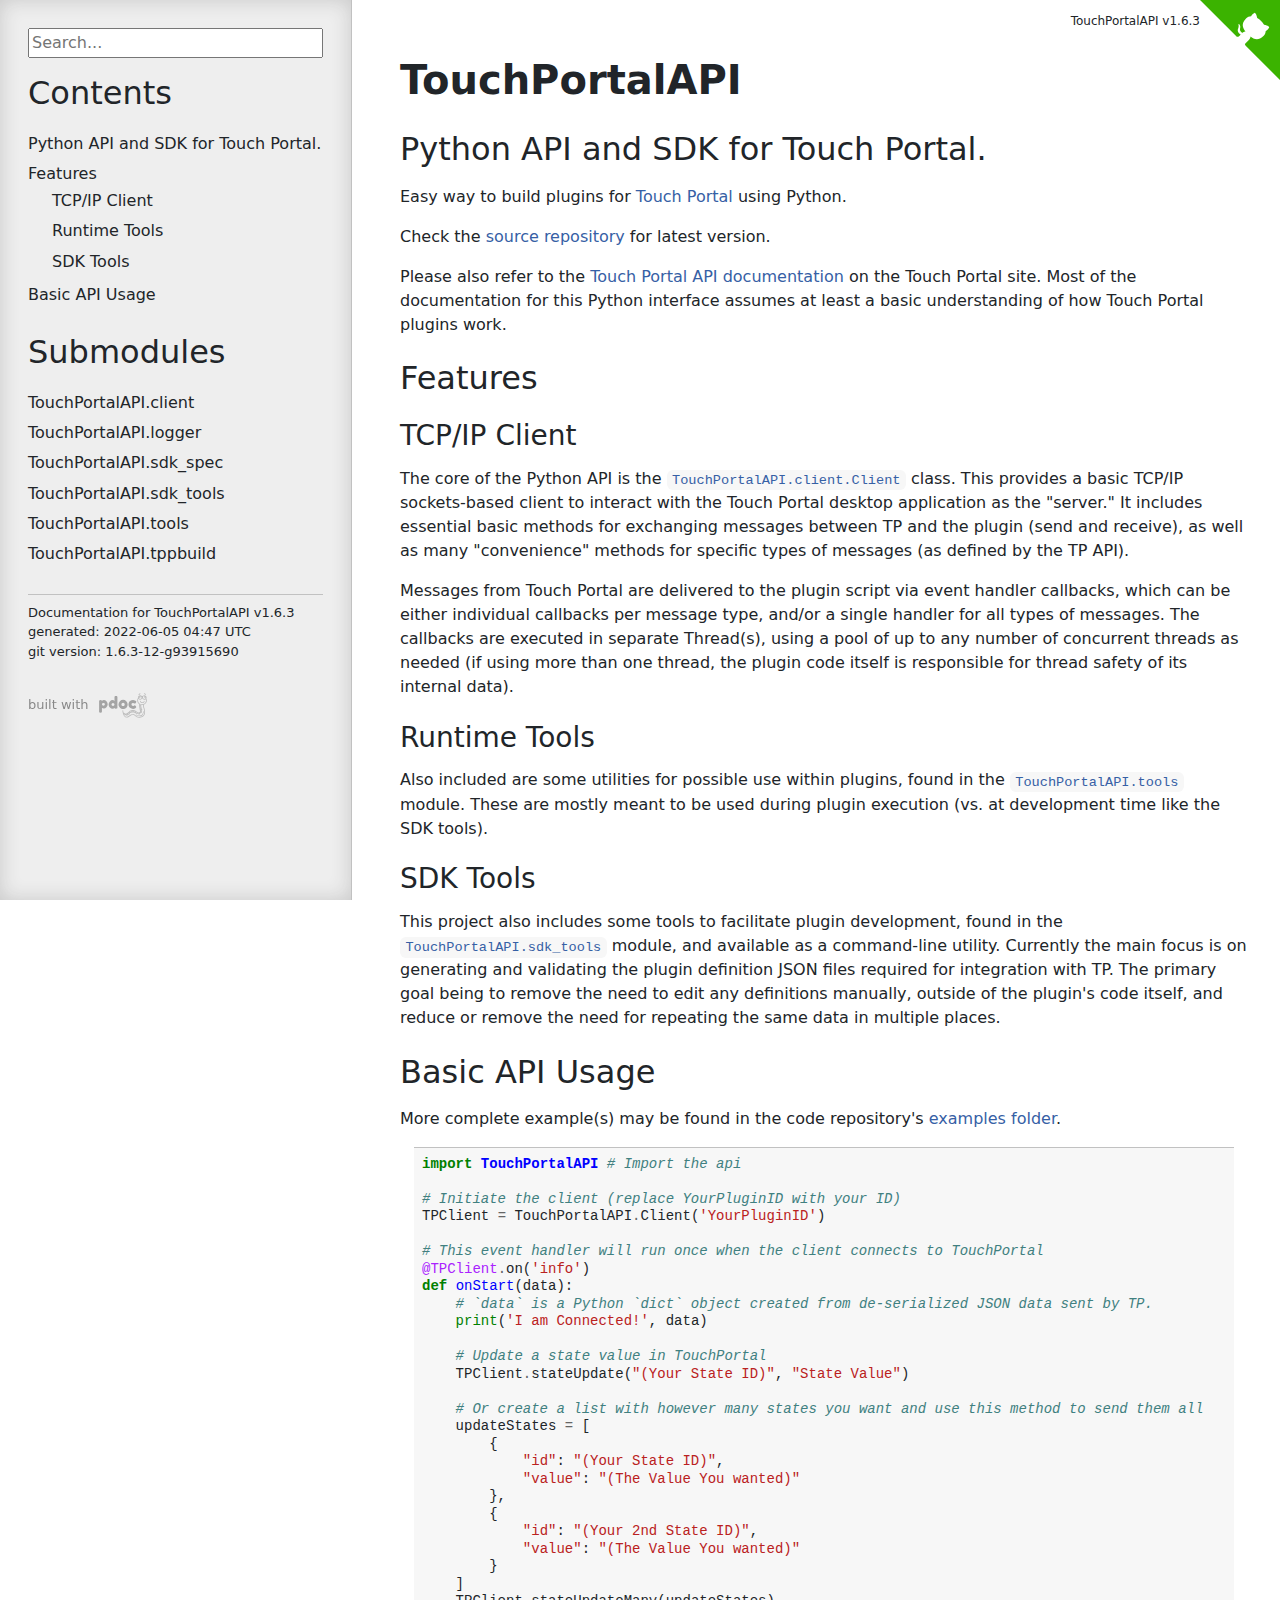
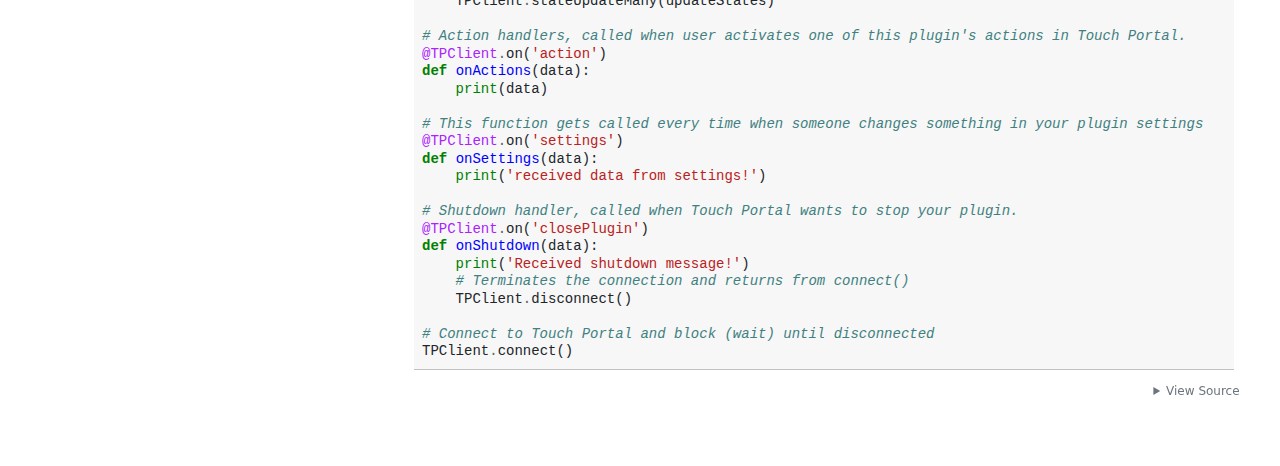
==== commit c5a1d20f: "Update generated documentation." ====
--- a/docs/TouchPortalAPI.html
+++ b/docs/TouchPortalAPI.html
@@ -10,7 +10,7 @@
 
 <style>/*! * Bootstrap Reboot v5.0.0 (https://getbootstrap.com/) * Copyright 2011-2021 The Bootstrap Authors * Copyright 2011-2021 Twitter, Inc. * Licensed under MIT (https://github.com/twbs/bootstrap/blob/main/LICENSE) * Forked from Normalize.css, licensed MIT (https://github.com/necolas/normalize.css/blob/master/LICENSE.md) */*,::after,::before{box-sizing:border-box}@media (prefers-reduced-motion:no-preference){:root{scroll-behavior:smooth}}body{margin:0;font-family:system-ui,-apple-system,"Segoe UI",Roboto,"Helvetica Neue",Arial,"Noto Sans","Liberation Sans",sans-serif,"Apple Color Emoji","Segoe UI Emoji","Segoe UI Symbol","Noto Color Emoji";font-size:1rem;font-weight:400;line-height:1.5;color:#212529;background-color:#fff;-webkit-text-size-adjust:100%;-webkit-tap-highlight-color:transparent}hr{margin:1rem 0;color:inherit;background-color:currentColor;border:0;opacity:.25}hr:not([size]){height:1px}h1,h2,h3,h4,h5,h6{margin-top:0;margin-bottom:.5rem;font-weight:500;line-height:1.2}h1{font-size:calc(1.375rem + 1.5vw)}@media (min-width:1200px){h1{font-size:2.5rem}}h2{font-size:calc(1.325rem + .9vw)}@media (min-width:1200px){h2{font-size:2rem}}h3{font-size:calc(1.3rem + .6vw)}@media (min-width:1200px){h3{font-size:1.75rem}}h4{font-size:calc(1.275rem + .3vw)}@media (min-width:1200px){h4{font-size:1.5rem}}h5{font-size:1.25rem}h6{font-size:1rem}p{margin-top:0;margin-bottom:1rem}abbr[data-bs-original-title],abbr[title]{-webkit-text-decoration:underline dotted;text-decoration:underline dotted;cursor:help;-webkit-text-decoration-skip-ink:none;text-decoration-skip-ink:none}address{margin-bottom:1rem;font-style:normal;line-height:inherit}ol,ul{padding-left:2rem}dl,ol,ul{margin-top:0;margin-bottom:1rem}ol ol,ol ul,ul ol,ul ul{margin-bottom:0}dt{font-weight:700}dd{margin-bottom:.5rem;margin-left:0}blockquote{margin:0 0 1rem}b,strong{font-weight:bolder}small{font-size:.875em}mark{padding:.2em;background-color:#fcf8e3}sub,sup{position:relative;font-size:.75em;line-height:0;vertical-align:baseline}sub{bottom:-.25em}sup{top:-.5em}a{color:#0d6efd;text-decoration:underline}a:hover{color:#0a58ca}a:not([href]):not([class]),a:not([href]):not([class]):hover{color:inherit;text-decoration:none}code,kbd,pre,samp{font-family:SFMono-Regular,Menlo,Monaco,Consolas,"Liberation Mono","Courier New",monospace;font-size:1em;direction:ltr;unicode-bidi:bidi-override}pre{display:block;margin-top:0;margin-bottom:1rem;overflow:auto;font-size:.875em}pre code{font-size:inherit;color:inherit;word-break:normal}code{font-size:.875em;color:#d63384;word-wrap:break-word}a>code{color:inherit}kbd{padding:.2rem .4rem;font-size:.875em;color:#fff;background-color:#212529;border-radius:.2rem}kbd kbd{padding:0;font-size:1em;font-weight:700}figure{margin:0 0 1rem}img,svg{vertical-align:middle}table{caption-side:bottom;border-collapse:collapse}caption{padding-top:.5rem;padding-bottom:.5rem;color:#6c757d;text-align:left}th{text-align:inherit;text-align:-webkit-match-parent}tbody,td,tfoot,th,thead,tr{border-color:inherit;border-style:solid;border-width:0}label{display:inline-block}button{border-radius:0}button:focus:not(:focus-visible){outline:0}button,input,optgroup,select,textarea{margin:0;font-family:inherit;font-size:inherit;line-height:inherit}button,select{text-transform:none}[role=button]{cursor:pointer}select{word-wrap:normal}select:disabled{opacity:1}[list]::-webkit-calendar-picker-indicator{display:none}[type=button],[type=reset],[type=submit],button{-webkit-appearance:button}[type=button]:not(:disabled),[type=reset]:not(:disabled),[type=submit]:not(:disabled),button:not(:disabled){cursor:pointer}::-moz-focus-inner{padding:0;border-style:none}textarea{resize:vertical}fieldset{min-width:0;padding:0;margin:0;border:0}legend{float:left;width:100%;padding:0;margin-bottom:.5rem;font-size:calc(1.275rem + .3vw);line-height:inherit}@media (min-width:1200px){legend{font-size:1.5rem}}legend+*{clear:left}::-webkit-datetime-edit-day-field,::-webkit-datetime-edit-fields-wrapper,::-webkit-datetime-edit-hour-field,::-webkit-datetime-edit-minute,::-webkit-datetime-edit-month-field,::-webkit-datetime-edit-text,::-webkit-datetime-edit-year-field{padding:0}::-webkit-inner-spin-button{height:auto}[type=search]{outline-offset:-2px;-webkit-appearance:textfield}::-webkit-search-decoration{-webkit-appearance:none}::-webkit-color-swatch-wrapper{padding:0}::file-selector-button{font:inherit}::-webkit-file-upload-button{font:inherit;-webkit-appearance:button}output{display:inline-block}iframe{border:0}summary{display:list-item;cursor:pointer}progress{vertical-align:baseline}[hidden]{display:none!important}</style>
 <style>/*! pygments syntax highlighting */pre{line-height:125%;}td.linenos pre{color:#000000; background-color:#f0f0f0; padding-left:5px; padding-right:5px;}span.linenos{color:#000000; background-color:#f0f0f0; padding-left:5px; padding-right:5px;}td.linenos pre.special{color:#000000; background-color:#ffffc0; padding-left:5px; padding-right:5px;}span.linenos.special{color:#000000; background-color:#ffffc0; padding-left:5px; padding-right:5px;}.pdoc .hll{background-color:#ffffcc}.pdoc{background:#f8f8f8;}.pdoc .c{color:#408080; font-style:italic}.pdoc .err{border:1px solid #FF0000}.pdoc .k{color:#008000; font-weight:bold}.pdoc .o{color:#666666}.pdoc .ch{color:#408080; font-style:italic}.pdoc .cm{color:#408080; font-style:italic}.pdoc .cp{color:#BC7A00}.pdoc .cpf{color:#408080; font-style:italic}.pdoc .c1{color:#408080; font-style:italic}.pdoc .cs{color:#408080; font-style:italic}.pdoc .gd{color:#A00000}.pdoc .ge{font-style:italic}.pdoc .gr{color:#FF0000}.pdoc .gh{color:#000080; font-weight:bold}.pdoc .gi{color:#00A000}.pdoc .go{color:#888888}.pdoc .gp{color:#000080; font-weight:bold}.pdoc .gs{font-weight:bold}.pdoc .gu{color:#800080; font-weight:bold}.pdoc .gt{color:#0044DD}.pdoc .kc{color:#008000; font-weight:bold}.pdoc .kd{color:#008000; font-weight:bold}.pdoc .kn{color:#008000; font-weight:bold}.pdoc .kp{color:#008000}.pdoc .kr{color:#008000; font-weight:bold}.pdoc .kt{color:#B00040}.pdoc .m{color:#666666}.pdoc .s{color:#BA2121}.pdoc .na{color:#7D9029}.pdoc .nb{color:#008000}.pdoc .nc{color:#0000FF; font-weight:bold}.pdoc .no{color:#880000}.pdoc .nd{color:#AA22FF}.pdoc .ni{color:#999999; font-weight:bold}.pdoc .ne{color:#D2413A; font-weight:bold}.pdoc .nf{color:#0000FF}.pdoc .nl{color:#A0A000}.pdoc .nn{color:#0000FF; font-weight:bold}.pdoc .nt{color:#008000; font-weight:bold}.pdoc .nv{color:#19177C}.pdoc .ow{color:#AA22FF; font-weight:bold}.pdoc .w{color:#bbbbbb}.pdoc .mb{color:#666666}.pdoc .mf{color:#666666}.pdoc .mh{color:#666666}.pdoc .mi{color:#666666}.pdoc .mo{color:#666666}.pdoc .sa{color:#BA2121}.pdoc .sb{color:#BA2121}.pdoc .sc{color:#BA2121}.pdoc .dl{color:#BA2121}.pdoc .sd{color:#BA2121; font-style:italic}.pdoc .s2{color:#BA2121}.pdoc .se{color:#BB6622; font-weight:bold}.pdoc .sh{color:#BA2121}.pdoc .si{color:#BB6688; font-weight:bold}.pdoc .sx{color:#008000}.pdoc .sr{color:#BB6688}.pdoc .s1{color:#BA2121}.pdoc .ss{color:#19177C}.pdoc .bp{color:#008000}.pdoc .fm{color:#0000FF}.pdoc .vc{color:#19177C}.pdoc .vg{color:#19177C}.pdoc .vi{color:#19177C}.pdoc .vm{color:#19177C}.pdoc .il{color:#666666}@media (prefers-color-scheme:dark){		.pdoc .hll{background-color:#49483e}	.pdoc{background:#272822; color:#f8f8f2}	.pdoc .c{color:#75715e}	.pdoc .err{color:#960050; background-color:#1e0010}	.pdoc .k{color:#66d9ef}	.pdoc .l{color:#ae81ff}	.pdoc .n{color:#f8f8f2}	.pdoc .o{color:#f92672}	.pdoc .p{color:#f8f8f2}	.pdoc .ch{color:#75715e}	.pdoc .cm{color:#75715e}	.pdoc .cp{color:#75715e}	.pdoc .cpf{color:#75715e}	.pdoc .c1{color:#75715e}	.pdoc .cs{color:#75715e}	.pdoc .gd{color:#f92672}	.pdoc .ge{font-style:italic}	.pdoc .gi{color:#a6e22e}	.pdoc .go{color:#66d9ef}	.pdoc .gp{color:#f92672; font-weight:bold}	.pdoc .gs{font-weight:bold}	.pdoc .gu{color:#75715e}	.pdoc .kc{color:#66d9ef}	.pdoc .kd{color:#66d9ef}	.pdoc .kn{color:#f92672}	.pdoc .kp{color:#66d9ef}	.pdoc .kr{color:#66d9ef}	.pdoc .kt{color:#66d9ef}	.pdoc .ld{color:#e6db74}	.pdoc .m{color:#ae81ff}	.pdoc .s{color:#e6db74}	.pdoc .na{color:#a6e22e}	.pdoc .nb{color:#f8f8f2}	.pdoc .nc{color:#a6e22e}	.pdoc .no{color:#66d9ef}	.pdoc .nd{color:#a6e22e}	.pdoc .ni{color:#f8f8f2}	.pdoc .ne{color:#a6e22e}	.pdoc .nf{color:#a6e22e}	.pdoc .nl{color:#f8f8f2}	.pdoc .nn{color:#f8f8f2}	.pdoc .nx{color:#a6e22e}	.pdoc .py{color:#f8f8f2}	.pdoc .nt{color:#f92672}	.pdoc .nv{color:#f8f8f2}	.pdoc .ow{color:#f92672}	.pdoc .w{color:#f8f8f2}	.pdoc .mb{color:#ae81ff}	.pdoc .mf{color:#ae81ff}	.pdoc .mh{color:#ae81ff}	.pdoc .mi{color:#ae81ff}	.pdoc .mo{color:#ae81ff}	.pdoc .sa{color:#e6db74}	.pdoc .sb{color:#e6db74}	.pdoc .sc{color:#e6db74}	.pdoc .dl{color:#e6db74}	.pdoc .sd{color:#e6db74}	.pdoc .s2{color:#e6db74}	.pdoc .se{color:#ae81ff}	.pdoc .sh{color:#e6db74}	.pdoc .si{color:#e6db74}	.pdoc .sx{color:#e6db74}	.pdoc .sr{color:#e6db74}	.pdoc .s1{color:#e6db74}	.pdoc .ss{color:#e6db74}	.pdoc .bp{color:#f8f8f2}	.pdoc .fm{color:#a6e22e}	.pdoc .vc{color:#f8f8f2}	.pdoc .vg{color:#f8f8f2}	.pdoc .vi{color:#f8f8f2}	.pdoc .vm{color:#f8f8f2}	.pdoc .il{color:#ae81ff}}</style>
-<style>/*! pdoc */:root{--pdoc-background:#fff;}.pdoc{--text:#212529;--muted:#6c757d;--link:#3660a5;--link-hover:#1659c5;--code:#f7f7f7;--active:#fff598;--accent:#eee;--accent2:#c1c1c1;--nav-hover:rgba(255, 255, 255, 0.5);--name:#0066BB;--def:#008800;--annotation:#007020;}@media (prefers-color-scheme:dark){:root{--pdoc-background:#212529;}.pdoc{--text:#f7f7f7;--muted:#9d9d9d;--link:#58a6ff;--link-hover:#3989ff;--code:#333;--active:#555;--accent:#343434;--accent2:#555;--nav-hover:rgba(0, 0, 0, 0.1);--name:#77C1FF;--def:#0cdd0c;--annotation:#00c037;}}body{background-color:var(--pdoc-background);}html, body{width:100%;height:100%;}@media (max-width:769px){#navtoggle{cursor:pointer;position:absolute;width:50px;height:40px;top:1rem;right:1rem;border-color:var(--text);color:var(--text);display:flex;opacity:0.8;}#navtoggle:hover{opacity:1;}#togglestate + div{display:none;}#togglestate:checked + div{display:inherit;}main, header{padding:2rem 3vw;}.git-button{display:none !important;}nav input[type="search"]:valid ~ *{display:none !important;}}@media (min-width:770px){:root{--sidebar-width:clamp(12.5rem, 28vw, 22rem);}nav{position:fixed;overflow:auto;height:100vh;width:var(--sidebar-width);}main, header{padding:3rem 2rem 3rem calc(var(--sidebar-width) + 3rem);width:calc(54rem + var(--sidebar-width));max-width:100%;}#navtoggle{display:none;}}#togglestate{display:none;}nav.pdoc{--pad:1.75rem;--indent:1.5rem;background-color:var(--accent);border-right:1px solid var(--accent2);box-shadow:0 0 20px rgba(50, 50, 50, .2) inset;padding:0 0 0 var(--pad);overflow-wrap:anywhere;scrollbar-width:thin; scrollbar-color:var(--accent2) transparent }nav.pdoc::-webkit-scrollbar{width:.4rem; }nav.pdoc::-webkit-scrollbar-thumb{background-color:var(--accent2); }nav.pdoc > div{padding:var(--pad) 0;}nav.pdoc .module-list-button{display:inline-flex;align-items:center;color:var(--text);border-color:var(--muted);margin-bottom:1rem;}nav.pdoc .module-list-button:hover{border-color:var(--text);}nav.pdoc input[type=search]{display:block;outline-offset:0;width:calc(100% - var(--pad));}nav.pdoc .logo{max-width:calc(100% - var(--pad));max-height:35vh;display:block;margin:0 auto 1rem;transform:translate(calc(-.5 * var(--pad)), 0);}nav.pdoc ul{list-style:none;padding-left:0;}nav.pdoc li{display:block;margin:0;padding:.2rem 0 .2rem var(--indent);transition:all 100ms;}nav.pdoc > div > ul > li{padding-left:0;}nav.pdoc li:hover{background-color:var(--nav-hover);}nav.pdoc a, nav.pdoc a:hover{color:var(--text);}nav.pdoc a{display:block;}nav.pdoc > h2:first-of-type{margin-top:1.5rem;}nav.pdoc .class:before{content:"class ";color:var(--muted);}nav.pdoc .function:after{content:"()";color:var(--muted);}nav.pdoc footer:before{content:"";display:block;width:calc(100% - var(--pad));border-top:solid var(--accent2) 1px;margin-top:1.5rem;padding-top:.5rem;}nav.pdoc footer{font-size:small;}.version_header{font-size:.75rem;float:right;margin-top:-3em;margin-right:4em;}.module-list-button:not([href$='.html']){display:none !important;}@media (min-width:770px){main, header{width:auto !important;}}@media (max-width:769px){#navtoggle{top:.5rem !important;right:3rem !important;}nav.pdoc input[type=search]{width:calc(100% - 70px - 3rem);}.version_header{float:left;margin-top:-2em;}}html, main{scroll-behavior:smooth;}.pdoc{color:var(--text);box-sizing:border-box;line-height:1.5;background:none;}.pdoc .pdoc-button{display:inline-block;border:solid black 1px;border-radius:2px;font-size:.75rem;padding:calc(0.5em - 1px) 1em;transition:100ms all;}.pdoc .visually-hidden{position:absolute !important;width:1px !important;height:1px !important;padding:0 !important;margin:-1px !important;overflow:hidden !important;clip:rect(0, 0, 0, 0) !important;white-space:nowrap !important;border:0 !important;}.pdoc h1, .pdoc h2, .pdoc h3{font-weight:300;margin:.3em 0;padding:.2em 0;}.pdoc a{text-decoration:none;color:var(--link);}.pdoc a:hover{color:var(--link-hover);}.pdoc blockquote{margin-left:2rem;}.pdoc pre{background-color:var(--code);border-top:1px solid var(--accent2);border-bottom:1px solid var(--accent2);margin-bottom:1em;padding:.5rem 0 .5rem .5rem;overflow-x:auto;}.pdoc code{color:var(--text);padding:.2em .4em;margin:0;font-size:85%;background-color:var(--code);border-radius:6px;}.pdoc a > code{color:inherit;}.pdoc pre > code{display:inline-block;font-size:inherit;background:none;border:none;padding:0;}.pdoc .modulename{margin-top:0;font-weight:bold;}.pdoc .modulename a{color:var(--link);transition:100ms all;}.pdoc .git-button{float:right;border:solid var(--link) 1px;}.pdoc .git-button:hover{background-color:var(--link);color:var(--pdoc-background);}.pdoc details{--shift:-40px;text-align:right;margin-top:var(--shift);margin-bottom:calc(0px - var(--shift));clear:both;filter:opacity(1);}.pdoc details:not([open]){height:0;overflow:visible;}.pdoc details > summary{font-size:.75rem;cursor:pointer;color:var(--muted);border-width:0;padding:0 .7em;display:inline-block;display:inline list-item;user-select:none;}.pdoc details > summary:focus{outline:0;}.pdoc details > div{margin-top:calc(0px - var(--shift) / 2);text-align:left;}.pdoc .docstring{margin-bottom:1.5rem;}.pdoc > section:first-of-type > .docstring{margin-bottom:3rem;}.pdoc .docstring pre{margin-left:1em;margin-right:1em;}.pdoc h1:target,.pdoc h2:target,.pdoc h3:target,.pdoc h4:target,.pdoc h5:target,.pdoc h6:target{background-color:var(--active);box-shadow:-1rem 0 0 0 var(--active);}.pdoc div:target > .attr,.pdoc section:target > .attr,.pdoc dd:target > a{background-color:var(--active);}.pdoc .attr:hover{filter:contrast(0.95);}.pdoc .headerlink{position:absolute;width:0;margin-left:-1.5rem;line-height:1.4rem;font-size:1.5rem;font-weight:normal;transition:all 100ms ease-in-out;opacity:0;}.pdoc .attr > .headerlink{margin-left:-2.5rem;}.pdoc *:hover > .headerlink,.pdoc *:target > .attr > .headerlink{opacity:1;}.pdoc .attr{display:block;color:var(--text);margin:1rem 0 .5rem;padding:.4rem 5rem .4rem 1rem;background-color:var(--accent);}.pdoc .classattr{margin-left:2rem;}.pdoc .name{color:var(--name);font-weight:bold;}.pdoc .def{color:var(--def);font-weight:bold;}.pdoc .signature{white-space:pre-wrap;}.pdoc .annotation{color:var(--annotation);}.pdoc .inherited{margin-left:2rem;}.pdoc .inherited dt{font-weight:700;}.pdoc .inherited dt, .pdoc .inherited dd{display:inline;margin-left:0;margin-bottom:.5rem;}.pdoc .inherited dd:not(:last-child):after{content:", ";}.pdoc .inherited .class:before{content:"class ";}.pdoc .inherited .function a:after{content:"()";}.pdoc .search-result .docstring{overflow:auto;max-height:25vh;}.pdoc .search-result.focused > .attr{background-color:var(--active);}.pdoc .attribution{margin-top:2rem;display:block;opacity:0.5;transition:all 200ms;filter:grayscale(100%);}.pdoc .attribution:hover{opacity:1;filter:grayscale(0%);}.pdoc .attribution img{margin-left:5px;height:35px;vertical-align:middle;width:70px;transition:all 200ms;}</style>
+<style>/*! pdoc */:root{--pdoc-background:#fff;}.pdoc{--text:#212529;--muted:#6c757d;--link:#3660a5;--link-hover:#1659c5;--code:#f7f7f7;--active:#fff598;--accent:#eee;--accent2:#c1c1c1;--nav-hover:rgba(255, 255, 255, 0.5);--name:#0066BB;--def:#008800;--annotation:#007020;}@media (prefers-color-scheme:dark){:root{--pdoc-background:#212529;}.pdoc{--text:#f7f7f7;--muted:#9d9d9d;--link:#58a6ff;--link-hover:#3989ff;--code:#333;--active:#555;--accent:#343434;--accent2:#555;--nav-hover:rgba(0, 0, 0, 0.1);--name:#77C1FF;--def:#0cdd0c;--annotation:#00c037;}}body{background-color:var(--pdoc-background);}html, body{width:100%;height:100%;}@media (max-width:769px){#navtoggle{cursor:pointer;position:absolute;width:50px;height:40px;top:1rem;right:1rem;border-color:var(--text);color:var(--text);display:flex;opacity:0.8;}#navtoggle:hover{opacity:1;}#togglestate + div{display:none;}#togglestate:checked + div{display:inherit;}main, header{padding:2rem 3vw;}.git-button{display:none !important;}nav input[type="search"]:valid ~ *{display:none !important;}}@media (min-width:770px){:root{--sidebar-width:clamp(12.5rem, 28vw, 22rem);}nav{position:fixed;overflow:auto;height:100vh;width:var(--sidebar-width);}main, header{padding:3rem 2rem 3rem calc(var(--sidebar-width) + 3rem);width:calc(54rem + var(--sidebar-width));max-width:100%;}#navtoggle{display:none;}}#togglestate{display:none;}nav.pdoc{--pad:1.75rem;--indent:1.5rem;background-color:var(--accent);border-right:1px solid var(--accent2);box-shadow:0 0 20px rgba(50, 50, 50, .2) inset;padding:0 0 0 var(--pad);overflow-wrap:anywhere;scrollbar-width:thin; scrollbar-color:var(--accent2) transparent }nav.pdoc::-webkit-scrollbar{width:.4rem; }nav.pdoc::-webkit-scrollbar-thumb{background-color:var(--accent2); }nav.pdoc > div{padding:var(--pad) 0;}nav.pdoc .module-list-button{display:inline-flex;align-items:center;color:var(--text);border-color:var(--muted);margin-bottom:1rem;}nav.pdoc .module-list-button:hover{border-color:var(--text);}nav.pdoc input[type=search]{display:block;outline-offset:0;width:calc(100% - var(--pad));}nav.pdoc .logo{max-width:calc(100% - var(--pad));max-height:35vh;display:block;margin:0 auto 1rem;transform:translate(calc(-.5 * var(--pad)), 0);}nav.pdoc ul{list-style:none;padding-left:0;}nav.pdoc li{display:block;margin:0;padding:.2rem 0 .2rem var(--indent);transition:all 100ms;}nav.pdoc > div > ul > li{padding-left:0;}nav.pdoc li:hover{background-color:var(--nav-hover);}nav.pdoc a, nav.pdoc a:hover{color:var(--text);}nav.pdoc a{display:block;}nav.pdoc > h2:first-of-type{margin-top:1.5rem;}nav.pdoc .class:before{content:"class ";color:var(--muted);}nav.pdoc .function:after{content:"()";color:var(--muted);}nav.pdoc footer:before{content:"";display:block;width:calc(100% - var(--pad));border-top:solid var(--accent2) 1px;margin-top:1.5rem;padding-top:.5rem;}nav.pdoc footer{font-size:small;}.version_header{font-size:.75rem;float:right;margin-top:-3em;margin-right:4em;}nav.pdoc a.inline{display:inline-block;}.module-list-button:not([href$='.html']){display:none !important;}@media (min-width:770px){main, header{width:auto !important;}}@media (max-width:769px){#navtoggle{top:.5rem !important;right:3rem !important;}nav.pdoc input[type=search]{width:calc(100% - 70px - 3rem);}.version_header{float:left;margin-top:-2em;}}html, main{scroll-behavior:smooth;}.pdoc{color:var(--text);box-sizing:border-box;line-height:1.5;background:none;}.pdoc .pdoc-button{display:inline-block;border:solid black 1px;border-radius:2px;font-size:.75rem;padding:calc(0.5em - 1px) 1em;transition:100ms all;}.pdoc .visually-hidden{position:absolute !important;width:1px !important;height:1px !important;padding:0 !important;margin:-1px !important;overflow:hidden !important;clip:rect(0, 0, 0, 0) !important;white-space:nowrap !important;border:0 !important;}.pdoc h1, .pdoc h2, .pdoc h3{font-weight:300;margin:.3em 0;padding:.2em 0;}.pdoc a{text-decoration:none;color:var(--link);}.pdoc a:hover{color:var(--link-hover);}.pdoc blockquote{margin-left:2rem;}.pdoc pre{background-color:var(--code);border-top:1px solid var(--accent2);border-bottom:1px solid var(--accent2);margin-bottom:1em;padding:.5rem 0 .5rem .5rem;overflow-x:auto;}.pdoc code{color:var(--text);padding:.2em .4em;margin:0;font-size:85%;background-color:var(--code);border-radius:6px;}.pdoc a > code{color:inherit;}.pdoc pre > code{display:inline-block;font-size:inherit;background:none;border:none;padding:0;}.pdoc .modulename{margin-top:0;font-weight:bold;}.pdoc .modulename a{color:var(--link);transition:100ms all;}.pdoc .git-button{float:right;border:solid var(--link) 1px;}.pdoc .git-button:hover{background-color:var(--link);color:var(--pdoc-background);}.pdoc details{--shift:-40px;text-align:right;margin-top:var(--shift);margin-bottom:calc(0px - var(--shift));clear:both;filter:opacity(1);}.pdoc details:not([open]){height:0;overflow:visible;}.pdoc details > summary{font-size:.75rem;cursor:pointer;color:var(--muted);border-width:0;padding:0 .7em;display:inline-block;display:inline list-item;user-select:none;}.pdoc details > summary:focus{outline:0;}.pdoc details > div{margin-top:calc(0px - var(--shift) / 2);text-align:left;}.pdoc .docstring{margin-bottom:1.5rem;}.pdoc > section:first-of-type > .docstring{margin-bottom:3rem;}.pdoc .docstring pre{margin-left:1em;margin-right:1em;}.pdoc h1:target,.pdoc h2:target,.pdoc h3:target,.pdoc h4:target,.pdoc h5:target,.pdoc h6:target{background-color:var(--active);box-shadow:-1rem 0 0 0 var(--active);}.pdoc div:target > .attr,.pdoc section:target > .attr,.pdoc dd:target > a{background-color:var(--active);}.pdoc .attr:hover{filter:contrast(0.95);}.pdoc .headerlink{position:absolute;width:0;margin-left:-1.5rem;line-height:1.4rem;font-size:1.5rem;font-weight:normal;transition:all 100ms ease-in-out;opacity:0;}.pdoc .attr > .headerlink{margin-left:-2.5rem;}.pdoc *:hover > .headerlink,.pdoc *:target > .attr > .headerlink{opacity:1;}.pdoc .attr{display:block;color:var(--text);margin:1rem 0 .5rem;padding:.4rem 5rem .4rem 1rem;background-color:var(--accent);}.pdoc .classattr{margin-left:2rem;}.pdoc .name{color:var(--name);font-weight:bold;}.pdoc .def{color:var(--def);font-weight:bold;}.pdoc .signature{white-space:pre-wrap;}.pdoc .annotation{color:var(--annotation);}.pdoc .inherited{margin-left:2rem;}.pdoc .inherited dt{font-weight:700;}.pdoc .inherited dt, .pdoc .inherited dd{display:inline;margin-left:0;margin-bottom:.5rem;}.pdoc .inherited dd:not(:last-child):after{content:", ";}.pdoc .inherited .class:before{content:"class ";}.pdoc .inherited .function a:after{content:"()";}.pdoc .search-result .docstring{overflow:auto;max-height:25vh;}.pdoc .search-result.focused > .attr{background-color:var(--active);}.pdoc .attribution{margin-top:2rem;display:block;opacity:0.5;transition:all 200ms;filter:grayscale(100%);}.pdoc .attribution:hover{opacity:1;filter:grayscale(0%);}.pdoc .attribution img{margin-left:5px;height:35px;vertical-align:middle;width:70px;transition:all 200ms;}.pdoc .attribution{font-size:small;}.pdoc .attribution img{height:25px; width:auto;}</style>
 </head>
 <body>        <nav class="pdoc">
             <label id="navtoggle" for="togglestate" class="pdoc-button"><svg xmlns='http://www.w3.org/2000/svg' viewBox='0 0 30 30'><path stroke-linecap='round' stroke="currentColor" stroke-miterlimit='10' stroke-width='2' d='M4 7h22M4 15h22M4 23h22'/></svg></label>
@@ -31,6 +31,12 @@
                     <h2>Contents</h2>
                     <ul>
   <li><a href="#python-api-and-sdk-for-touch-portal">Python API and SDK for Touch Portal.</a></li>
+  <li><a href="#features">Features</a>
+  <ul>
+    <li><a href="#tcpip-client">TCP/IP Client</a></li>
+    <li><a href="#runtime-tools">Runtime Tools</a></li>
+    <li><a href="#sdk-tools">SDK Tools</a></li>
+  </ul></li>
   <li><a href="#basic-api-usage">Basic API Usage</a></li>
 </ul>
 
@@ -38,13 +44,15 @@
                     <h2>Submodules</h2>
                     <ul>
                             <li><a href="TouchPortalAPI/client.html">TouchPortalAPI.client</a></li>
+                            <li><a href="TouchPortalAPI/logger.html">TouchPortalAPI.logger</a></li>
                             <li><a href="TouchPortalAPI/sdk_spec.html">TouchPortalAPI.sdk_spec</a></li>
                             <li><a href="TouchPortalAPI/sdk_tools.html">TouchPortalAPI.sdk_tools</a></li>
                             <li><a href="TouchPortalAPI/tools.html">TouchPortalAPI.tools</a></li>
+                            <li><a href="TouchPortalAPI/tppbuild.html">TouchPortalAPI.tppbuild</a></li>
                     </ul>
 
 
-                    <footer>TouchPortalAPI v1.6</footer>
+    <footer>Documentation for TouchPortalAPI v1.6.3<br/>generated: 2022-06-05 04:47 UTC<br/>git version: <a href='https://github.com/KillerBOSS2019/TouchPortal-API/commit/93915690' class='inline' target='_blank'>1.6.3-12-g93915690</a><br/></footer>
 
                     <a class="attribution" title="pdoc: Python API documentation generator" href="https://pdoc.dev">
                         built with <span class="visually-hidden">pdoc</span><img
@@ -55,7 +63,7 @@
         </nav>
     <main class="pdoc">
             <section>
-        <div class="version_header">TouchPortalAPI v1.6</div>
+        <div class="version_header">TouchPortalAPI v1.6.3</div>
 <a href="https://github.com/KillerBOSS2019/TouchPortal-API/blob/main/TouchPortalAPI/__init__.py" target="_blank" class="github-corner" title="View the latest source on GitHub" aria-label="View source on GitHub">
     <svg width="80" height="80" viewBox="0 0 250 250" style="fill:#3bb300; color:#fff; position: absolute; top: 0; border: 0; right: 0;" aria-hidden="true" class="corner-svg">
         <path d="M0,0 L115,115 L130,115 L142,142 L250,250 L250,0 Z"></path>
@@ -92,6 +100,41 @@
 <p>Check the <a href="https://github.com/KillerBOSS2019/TouchPortal-API/">source repository</a>
 for latest version.</p>
 
+<p>Please also refer to the <a href="https://www.touch-portal.com/api/">Touch Portal API documentation</a>
+on the Touch Portal site. Most of the documentation for this Python interface assumes at
+least a basic understanding of how Touch Portal plugins work.</p>
+
+<h2 id="features">Features</h2>
+
+<h3 id="tcpip-client">TCP/IP Client</h3>
+
+<p>The core of the Python API is the <code><a href="TouchPortalAPI/client.html#Client">TouchPortalAPI.client.Client</a></code> class. This provides a
+basic TCP/IP sockets-based client to interact with the Touch Portal desktop application
+as the "server." It includes essential basic methods for exchanging messages between
+TP and the plugin (send and receive), as well as many "convenience" methods for specific
+types of messages (as defined by the TP API).</p>
+
+<p>Messages from Touch Portal are delivered to the plugin script via event handler callbacks,
+which can be either individual callbacks per message type, and/or a single handler for all
+types of messages. The callbacks are executed in separate Thread(s), using a pool of up to
+any number of concurrent threads as needed (if using more than one thread, the plugin
+code itself is responsible for thread safety of its internal data).</p>
+
+<h3 id="runtime-tools">Runtime Tools</h3>
+
+<p>Also included are some utilities for possible use within plugins, found in the
+<code><a href="TouchPortalAPI/tools.html">TouchPortalAPI.tools</a></code> module. These are mostly meant to be used during plugin execution
+(vs. at development time like the SDK tools).</p>
+
+<h3 id="sdk-tools">SDK Tools</h3>
+
+<p>This project also includes some tools to facilitate plugin development, found in the
+<code><a href="TouchPortalAPI/sdk_tools.html">TouchPortalAPI.sdk_tools</a></code> module, and available as a command-line utility.
+Currently the main focus is on generating and validating the plugin definition JSON files
+required for integration with TP. The primary goal being to remove the need to edit any
+definitions manually, outside of the plugin's code itself, and reduce or remove the need
+for repeating the same data in multiple places.</p>
+
 <h2 id="basic-api-usage">Basic API Usage</h2>
 
 <p>More complete example(s) may be found in the code repository's
@@ -156,6 +199,43 @@
 <span class="sd">Check the [source repository](https://github.com/KillerBOSS2019/TouchPortal-API/)</span>
 <span class="sd">for latest version.</span>
 
+<span class="sd">Please also refer to the [Touch Portal API documentation](https://www.touch-portal.com/api/)</span>
+<span class="sd">on the Touch Portal site. Most of the documentation for this Python interface assumes at</span>
+<span class="sd">least a basic understanding of how Touch Portal plugins work.</span>
+
+
+<span class="sd">## Features</span>
+
+<span class="sd">### TCP/IP Client</span>
+
+<span class="sd">The core of the Python API is the `TouchPortalAPI.client.Client` class. This provides a</span>
+<span class="sd">basic TCP/IP sockets-based client to interact with the Touch Portal desktop application</span>
+<span class="sd">as the &quot;server.&quot; It includes essential basic methods for exchanging messages between</span>
+<span class="sd">TP and the plugin (send and receive), as well as many &quot;convenience&quot; methods for specific</span>
+<span class="sd">types of messages (as defined by the TP API).</span>
+
+<span class="sd">Messages from Touch Portal are delivered to the plugin script via event handler callbacks,</span>
+<span class="sd">which can be either individual callbacks per message type, and/or a single handler for all</span>
+<span class="sd">types of messages. The callbacks are executed in separate Thread(s), using a pool of up to</span>
+<span class="sd">any number of concurrent threads as needed (if using more than one thread, the plugin</span>
+<span class="sd">code itself is responsible for thread safety of its internal data).</span>
+
+<span class="sd">### Runtime Tools</span>
+
+<span class="sd">Also included are some utilities for possible use within plugins, found in the</span>
+<span class="sd">`TouchPortalAPI.tools` module. These are mostly meant to be used during plugin execution</span>
+<span class="sd">(vs. at development time like the SDK tools).</span>
+
+<span class="sd">### SDK Tools</span>
+
+<span class="sd">This project also includes some tools to facilitate plugin development, found in the</span>
+<span class="sd">`TouchPortalAPI.sdk_tools` module, and available as a command-line utility.</span>
+<span class="sd">Currently the main focus is on generating and validating the plugin definition JSON files</span>
+<span class="sd">required for integration with TP. The primary goal being to remove the need to edit any</span>
+<span class="sd">definitions manually, outside of the plugin&#39;s code itself, and reduce or remove the need</span>
+<span class="sd">for repeating the same data in multiple places.</span>
+
+
 <span class="sd">## Basic API Usage</span>
 
 <span class="sd">More complete example(s) may be found in the code repository&#39;s</span>
@@ -229,7 +309,7 @@
 <span class="s2">    along with this program.  If not, see &lt;https://www.gnu.org/licenses/&gt;.</span>
 <span class="s2">&quot;&quot;&quot;</span>
 
-<span class="n">__version__</span> <span class="o">=</span> <span class="s2">&quot;1.6&quot;</span>  <span class="c1"># this is read from setup.py and possibly other places</span>
+<span class="n">__version__</span> <span class="o">=</span> <span class="s2">&quot;1.6.3&quot;</span>  <span class="c1"># this is read from setup.py and possibly other places</span>
 
 <span class="c1"># maintain backwards compatability</span>
 <span class="kn">from</span> <span class="nn">.</span> <span class="n">client</span> <span class="kn">import</span> <span class="nn">Client</span><span class="o">,</span> <span class="nn">TYPES</span>
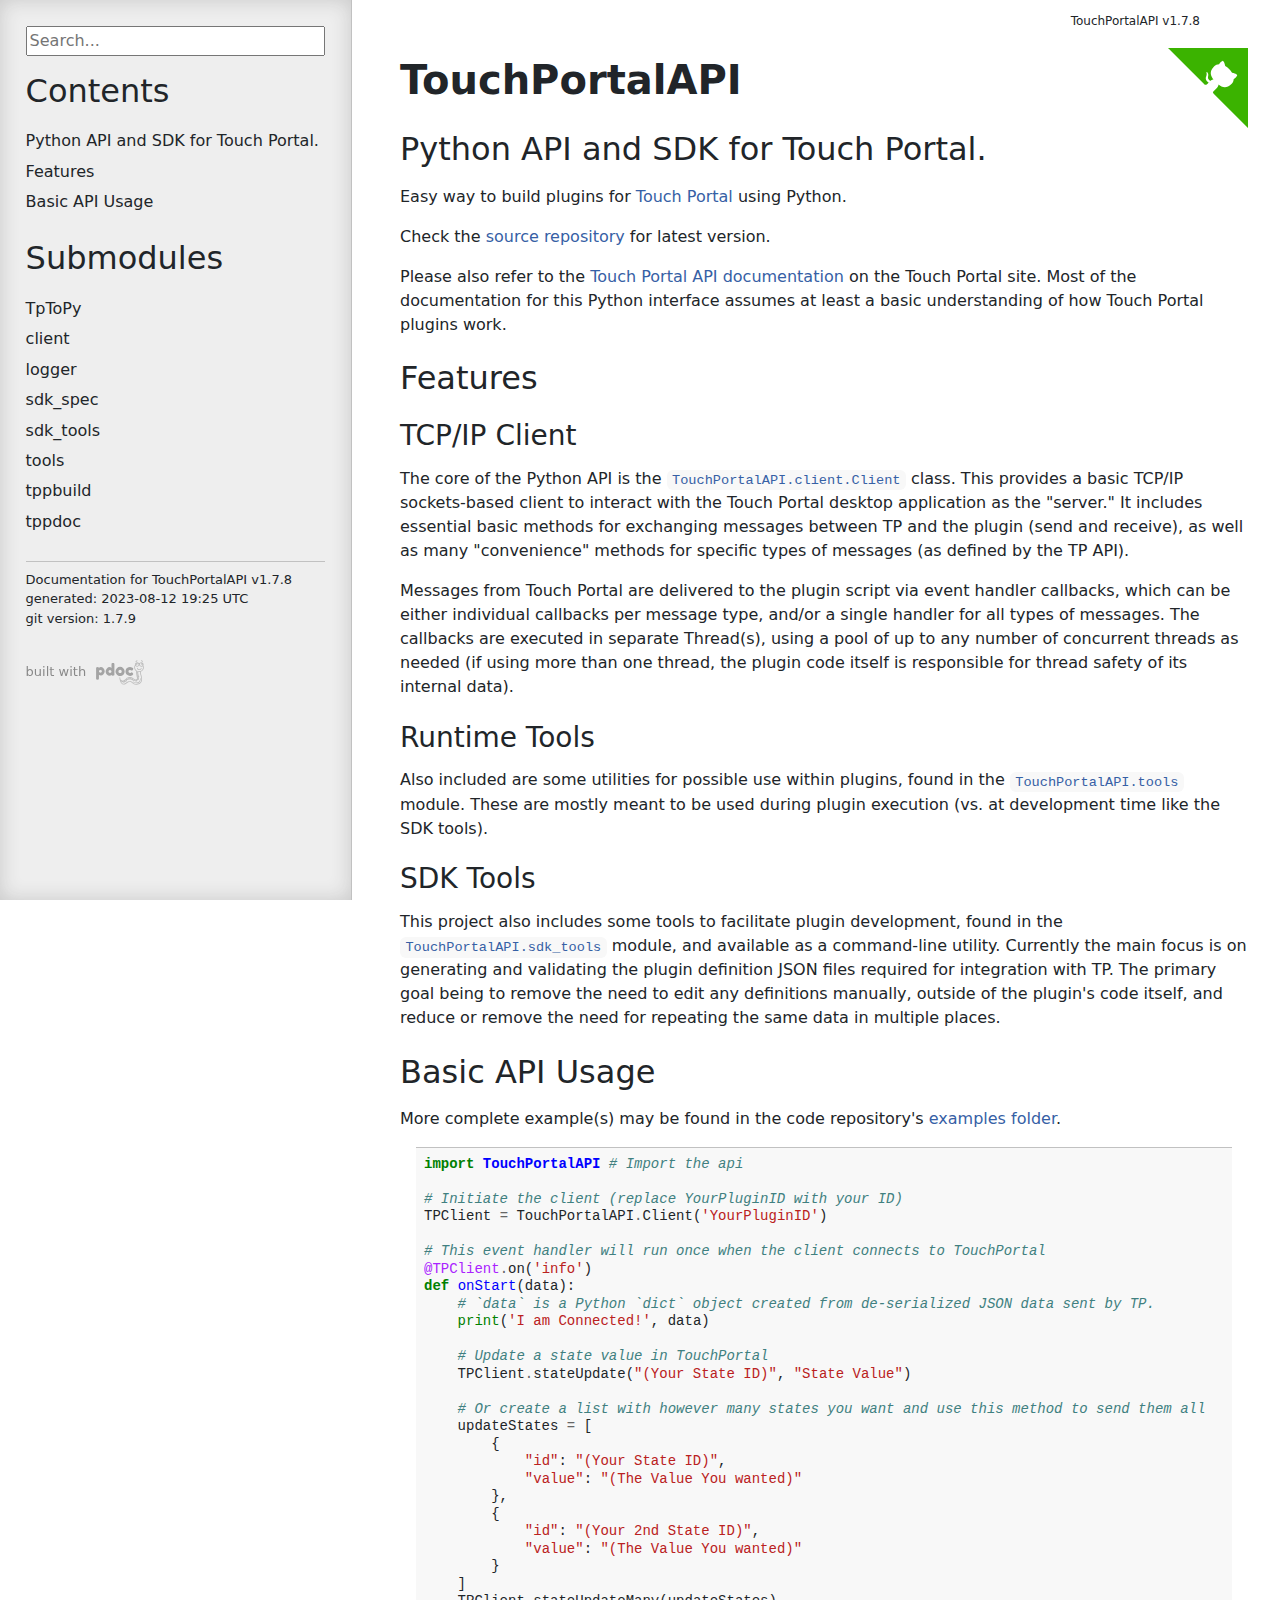
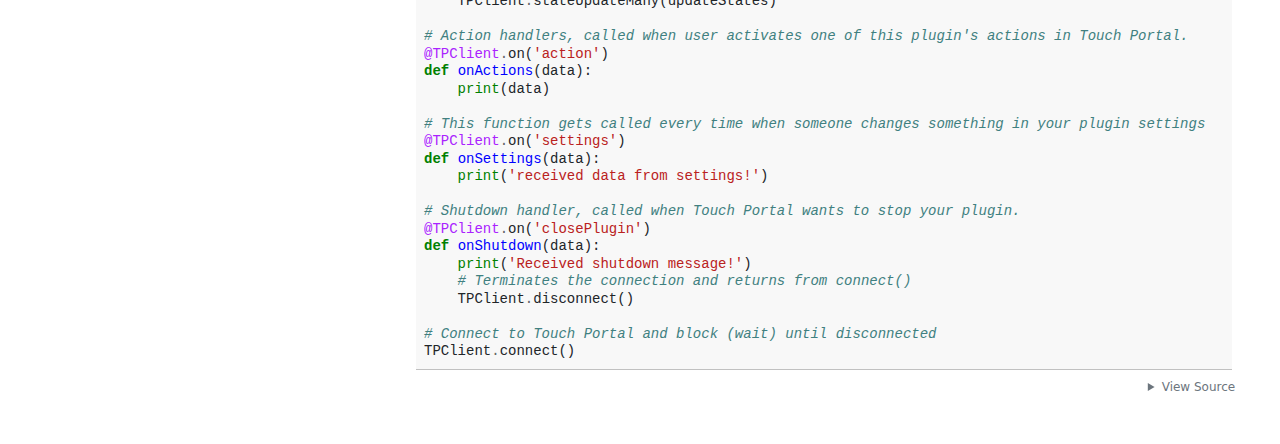
==== commit 9d9efe6f: "1.7.10" ====
--- a/docs/TouchPortalAPI.html
+++ b/docs/TouchPortalAPI.html
@@ -3,67 +3,60 @@
 <head>
     <meta charset="utf-8">
     <meta name="viewport" content="width=device-width, initial-scale=1">
-    <meta name="generator" content="pdoc 7.3.1" />
+    <meta name="generator" content="pdoc 12.0.2"/>
     <title>TouchPortalAPI API documentation</title>
-    <link rel="icon" type="image/svg+xml" href="data:image/svg+xml,%3Csvg%20xmlns%3D%22http%3A//www.w3.org/2000/svg%22%20width%3D%2264%22%20height%3D%2264%22%20viewBox%3D%2244.5%202.5%2015%2015%22%3E%3Cpath%20d%3D%22M49.351%2021.041c-.233-.721-.546-2.408-.772-4.076-.042-.09-.067-.187-.046-.288-.166-1.347-.277-2.625-.241-3.351-1.378-1.008-2.271-2.586-2.271-4.362%200-.976.272-1.935.788-2.774.057-.094.122-.18.184-.268-.033-.167-.052-.339-.052-.516%200-1.477%201.202-2.679%202.679-2.679.791%200%201.496.352%201.987.9a6.3%206.3%200%200%201%201.001.029c.492-.564%201.207-.929%202.012-.929%201.477%200%202.679%201.202%202.679%202.679a2.65%202.65%200%200%201-.269%201.148c.383.747.595%201.572.595%202.41%200%202.311-1.507%204.29-3.635%205.107.037.699.147%202.27.423%203.294l.137.461c.156%202.136-4.612%205.166-5.199%203.215zm.127-4.919a4.78%204.78%200%200%200%20.775-.584c-.172-.115-.505-.254-.88-.378zm.331%202.302l.828-.502c-.202-.143-.576-.328-.984-.49zm.45%202.157l.701-.403c-.214-.115-.536-.249-.891-.376l.19.779zM49.13%204.141c0%20.152.123.276.276.276s.275-.124.275-.276-.123-.276-.276-.276-.275.124-.275.276zm.735-.389a1.15%201.15%200%200%201%20.314.783%201.16%201.16%200%200%201-1.162%201.162c-.457%200-.842-.27-1.032-.653-.026.117-.042.238-.042.362a1.68%201.68%200%200%200%201.679%201.679%201.68%201.68%200%200%200%201.679-1.679c0-.843-.626-1.535-1.436-1.654zm3.076%201.654a1.68%201.68%200%200%200%201.679%201.679%201.68%201.68%200%200%200%201.679-1.679c0-.037-.009-.072-.011-.109-.21.3-.541.508-.935.508a1.16%201.16%200%200%201-1.162-1.162%201.14%201.14%200%200%201%20.474-.912c-.015%200-.03-.005-.045-.005-.926.001-1.679.754-1.679%201.68zm1.861-1.265c0%20.152.123.276.276.276s.275-.124.275-.276-.123-.276-.276-.276-.275.124-.275.276zm1.823%204.823c0-.52-.103-1.035-.288-1.52-.466.394-1.06.64-1.717.64-1.144%200-2.116-.725-2.499-1.738-.383%201.012-1.355%201.738-2.499%201.738-.867%200-1.631-.421-2.121-1.062-.307.605-.478%201.267-.478%201.942%200%202.486%202.153%204.51%204.801%204.51s4.801-2.023%204.801-4.51zm-3.032%209.156l-.146-.492c-.276-1.02-.395-2.457-.444-3.268a6.11%206.11%200%200%201-1.18.115%206.01%206.01%200%200%201-2.536-.562l.006.175c.802.215%201.848.612%202.021%201.25.079.295-.021.601-.274.837l-.598.501c.667.304%201.243.698%201.311%201.179.02.144.022.507-.393.787l-.564.365c1.285.521%201.361.96%201.381%201.126.018.142.011.496-.427.746l-.854.489c.064-1.19%201.985-2.585%202.697-3.248zM49.34%209.925c0-.667%201-.667%201%200%200%20.653.818%201.205%201.787%201.205s1.787-.552%201.787-1.205c0-.667%201-.667%201%200%200%201.216-1.25%202.205-2.787%202.205s-2.787-.989-2.787-2.205zm-.887-7.633c-.093.077-.205.114-.317.114a.5.5%200%200%201-.318-.886L49.183.397a.5.5%200%200%201%20.703.068.5.5%200%200%201-.069.703zm7.661-.065c-.086%200-.173-.022-.253-.068l-1.523-.893c-.575-.337-.069-1.2.506-.863l1.523.892a.5.5%200%200%201%20.179.685c-.094.158-.261.247-.432.247z%22%20fill%3D%22%233bb300%22/%3E%3C/svg%3E"/>
-
-
-<style>/*! * Bootstrap Reboot v5.0.0 (https://getbootstrap.com/) * Copyright 2011-2021 The Bootstrap Authors * Copyright 2011-2021 Twitter, Inc. * Licensed under MIT (https://github.com/twbs/bootstrap/blob/main/LICENSE) * Forked from Normalize.css, licensed MIT (https://github.com/necolas/normalize.css/blob/master/LICENSE.md) */*,::after,::before{box-sizing:border-box}@media (prefers-reduced-motion:no-preference){:root{scroll-behavior:smooth}}body{margin:0;font-family:system-ui,-apple-system,"Segoe UI",Roboto,"Helvetica Neue",Arial,"Noto Sans","Liberation Sans",sans-serif,"Apple Color Emoji","Segoe UI Emoji","Segoe UI Symbol","Noto Color Emoji";font-size:1rem;font-weight:400;line-height:1.5;color:#212529;background-color:#fff;-webkit-text-size-adjust:100%;-webkit-tap-highlight-color:transparent}hr{margin:1rem 0;color:inherit;background-color:currentColor;border:0;opacity:.25}hr:not([size]){height:1px}h1,h2,h3,h4,h5,h6{margin-top:0;margin-bottom:.5rem;font-weight:500;line-height:1.2}h1{font-size:calc(1.375rem + 1.5vw)}@media (min-width:1200px){h1{font-size:2.5rem}}h2{font-size:calc(1.325rem + .9vw)}@media (min-width:1200px){h2{font-size:2rem}}h3{font-size:calc(1.3rem + .6vw)}@media (min-width:1200px){h3{font-size:1.75rem}}h4{font-size:calc(1.275rem + .3vw)}@media (min-width:1200px){h4{font-size:1.5rem}}h5{font-size:1.25rem}h6{font-size:1rem}p{margin-top:0;margin-bottom:1rem}abbr[data-bs-original-title],abbr[title]{-webkit-text-decoration:underline dotted;text-decoration:underline dotted;cursor:help;-webkit-text-decoration-skip-ink:none;text-decoration-skip-ink:none}address{margin-bottom:1rem;font-style:normal;line-height:inherit}ol,ul{padding-left:2rem}dl,ol,ul{margin-top:0;margin-bottom:1rem}ol ol,ol ul,ul ol,ul ul{margin-bottom:0}dt{font-weight:700}dd{margin-bottom:.5rem;margin-left:0}blockquote{margin:0 0 1rem}b,strong{font-weight:bolder}small{font-size:.875em}mark{padding:.2em;background-color:#fcf8e3}sub,sup{position:relative;font-size:.75em;line-height:0;vertical-align:baseline}sub{bottom:-.25em}sup{top:-.5em}a{color:#0d6efd;text-decoration:underline}a:hover{color:#0a58ca}a:not([href]):not([class]),a:not([href]):not([class]):hover{color:inherit;text-decoration:none}code,kbd,pre,samp{font-family:SFMono-Regular,Menlo,Monaco,Consolas,"Liberation Mono","Courier New",monospace;font-size:1em;direction:ltr;unicode-bidi:bidi-override}pre{display:block;margin-top:0;margin-bottom:1rem;overflow:auto;font-size:.875em}pre code{font-size:inherit;color:inherit;word-break:normal}code{font-size:.875em;color:#d63384;word-wrap:break-word}a>code{color:inherit}kbd{padding:.2rem .4rem;font-size:.875em;color:#fff;background-color:#212529;border-radius:.2rem}kbd kbd{padding:0;font-size:1em;font-weight:700}figure{margin:0 0 1rem}img,svg{vertical-align:middle}table{caption-side:bottom;border-collapse:collapse}caption{padding-top:.5rem;padding-bottom:.5rem;color:#6c757d;text-align:left}th{text-align:inherit;text-align:-webkit-match-parent}tbody,td,tfoot,th,thead,tr{border-color:inherit;border-style:solid;border-width:0}label{display:inline-block}button{border-radius:0}button:focus:not(:focus-visible){outline:0}button,input,optgroup,select,textarea{margin:0;font-family:inherit;font-size:inherit;line-height:inherit}button,select{text-transform:none}[role=button]{cursor:pointer}select{word-wrap:normal}select:disabled{opacity:1}[list]::-webkit-calendar-picker-indicator{display:none}[type=button],[type=reset],[type=submit],button{-webkit-appearance:button}[type=button]:not(:disabled),[type=reset]:not(:disabled),[type=submit]:not(:disabled),button:not(:disabled){cursor:pointer}::-moz-focus-inner{padding:0;border-style:none}textarea{resize:vertical}fieldset{min-width:0;padding:0;margin:0;border:0}legend{float:left;width:100%;padding:0;margin-bottom:.5rem;font-size:calc(1.275rem + .3vw);line-height:inherit}@media (min-width:1200px){legend{font-size:1.5rem}}legend+*{clear:left}::-webkit-datetime-edit-day-field,::-webkit-datetime-edit-fields-wrapper,::-webkit-datetime-edit-hour-field,::-webkit-datetime-edit-minute,::-webkit-datetime-edit-month-field,::-webkit-datetime-edit-text,::-webkit-datetime-edit-year-field{padding:0}::-webkit-inner-spin-button{height:auto}[type=search]{outline-offset:-2px;-webkit-appearance:textfield}::-webkit-search-decoration{-webkit-appearance:none}::-webkit-color-swatch-wrapper{padding:0}::file-selector-button{font:inherit}::-webkit-file-upload-button{font:inherit;-webkit-appearance:button}output{display:inline-block}iframe{border:0}summary{display:list-item;cursor:pointer}progress{vertical-align:baseline}[hidden]{display:none!important}</style>
-<style>/*! pygments syntax highlighting */pre{line-height:125%;}td.linenos pre{color:#000000; background-color:#f0f0f0; padding-left:5px; padding-right:5px;}span.linenos{color:#000000; background-color:#f0f0f0; padding-left:5px; padding-right:5px;}td.linenos pre.special{color:#000000; background-color:#ffffc0; padding-left:5px; padding-right:5px;}span.linenos.special{color:#000000; background-color:#ffffc0; padding-left:5px; padding-right:5px;}.pdoc .hll{background-color:#ffffcc}.pdoc{background:#f8f8f8;}.pdoc .c{color:#408080; font-style:italic}.pdoc .err{border:1px solid #FF0000}.pdoc .k{color:#008000; font-weight:bold}.pdoc .o{color:#666666}.pdoc .ch{color:#408080; font-style:italic}.pdoc .cm{color:#408080; font-style:italic}.pdoc .cp{color:#BC7A00}.pdoc .cpf{color:#408080; font-style:italic}.pdoc .c1{color:#408080; font-style:italic}.pdoc .cs{color:#408080; font-style:italic}.pdoc .gd{color:#A00000}.pdoc .ge{font-style:italic}.pdoc .gr{color:#FF0000}.pdoc .gh{color:#000080; font-weight:bold}.pdoc .gi{color:#00A000}.pdoc .go{color:#888888}.pdoc .gp{color:#000080; font-weight:bold}.pdoc .gs{font-weight:bold}.pdoc .gu{color:#800080; font-weight:bold}.pdoc .gt{color:#0044DD}.pdoc .kc{color:#008000; font-weight:bold}.pdoc .kd{color:#008000; font-weight:bold}.pdoc .kn{color:#008000; font-weight:bold}.pdoc .kp{color:#008000}.pdoc .kr{color:#008000; font-weight:bold}.pdoc .kt{color:#B00040}.pdoc .m{color:#666666}.pdoc .s{color:#BA2121}.pdoc .na{color:#7D9029}.pdoc .nb{color:#008000}.pdoc .nc{color:#0000FF; font-weight:bold}.pdoc .no{color:#880000}.pdoc .nd{color:#AA22FF}.pdoc .ni{color:#999999; font-weight:bold}.pdoc .ne{color:#D2413A; font-weight:bold}.pdoc .nf{color:#0000FF}.pdoc .nl{color:#A0A000}.pdoc .nn{color:#0000FF; font-weight:bold}.pdoc .nt{color:#008000; font-weight:bold}.pdoc .nv{color:#19177C}.pdoc .ow{color:#AA22FF; font-weight:bold}.pdoc .w{color:#bbbbbb}.pdoc .mb{color:#666666}.pdoc .mf{color:#666666}.pdoc .mh{color:#666666}.pdoc .mi{color:#666666}.pdoc .mo{color:#666666}.pdoc .sa{color:#BA2121}.pdoc .sb{color:#BA2121}.pdoc .sc{color:#BA2121}.pdoc .dl{color:#BA2121}.pdoc .sd{color:#BA2121; font-style:italic}.pdoc .s2{color:#BA2121}.pdoc .se{color:#BB6622; font-weight:bold}.pdoc .sh{color:#BA2121}.pdoc .si{color:#BB6688; font-weight:bold}.pdoc .sx{color:#008000}.pdoc .sr{color:#BB6688}.pdoc .s1{color:#BA2121}.pdoc .ss{color:#19177C}.pdoc .bp{color:#008000}.pdoc .fm{color:#0000FF}.pdoc .vc{color:#19177C}.pdoc .vg{color:#19177C}.pdoc .vi{color:#19177C}.pdoc .vm{color:#19177C}.pdoc .il{color:#666666}@media (prefers-color-scheme:dark){		.pdoc .hll{background-color:#49483e}	.pdoc{background:#272822; color:#f8f8f2}	.pdoc .c{color:#75715e}	.pdoc .err{color:#960050; background-color:#1e0010}	.pdoc .k{color:#66d9ef}	.pdoc .l{color:#ae81ff}	.pdoc .n{color:#f8f8f2}	.pdoc .o{color:#f92672}	.pdoc .p{color:#f8f8f2}	.pdoc .ch{color:#75715e}	.pdoc .cm{color:#75715e}	.pdoc .cp{color:#75715e}	.pdoc .cpf{color:#75715e}	.pdoc .c1{color:#75715e}	.pdoc .cs{color:#75715e}	.pdoc .gd{color:#f92672}	.pdoc .ge{font-style:italic}	.pdoc .gi{color:#a6e22e}	.pdoc .go{color:#66d9ef}	.pdoc .gp{color:#f92672; font-weight:bold}	.pdoc .gs{font-weight:bold}	.pdoc .gu{color:#75715e}	.pdoc .kc{color:#66d9ef}	.pdoc .kd{color:#66d9ef}	.pdoc .kn{color:#f92672}	.pdoc .kp{color:#66d9ef}	.pdoc .kr{color:#66d9ef}	.pdoc .kt{color:#66d9ef}	.pdoc .ld{color:#e6db74}	.pdoc .m{color:#ae81ff}	.pdoc .s{color:#e6db74}	.pdoc .na{color:#a6e22e}	.pdoc .nb{color:#f8f8f2}	.pdoc .nc{color:#a6e22e}	.pdoc .no{color:#66d9ef}	.pdoc .nd{color:#a6e22e}	.pdoc .ni{color:#f8f8f2}	.pdoc .ne{color:#a6e22e}	.pdoc .nf{color:#a6e22e}	.pdoc .nl{color:#f8f8f2}	.pdoc .nn{color:#f8f8f2}	.pdoc .nx{color:#a6e22e}	.pdoc .py{color:#f8f8f2}	.pdoc .nt{color:#f92672}	.pdoc .nv{color:#f8f8f2}	.pdoc .ow{color:#f92672}	.pdoc .w{color:#f8f8f2}	.pdoc .mb{color:#ae81ff}	.pdoc .mf{color:#ae81ff}	.pdoc .mh{color:#ae81ff}	.pdoc .mi{color:#ae81ff}	.pdoc .mo{color:#ae81ff}	.pdoc .sa{color:#e6db74}	.pdoc .sb{color:#e6db74}	.pdoc .sc{color:#e6db74}	.pdoc .dl{color:#e6db74}	.pdoc .sd{color:#e6db74}	.pdoc .s2{color:#e6db74}	.pdoc .se{color:#ae81ff}	.pdoc .sh{color:#e6db74}	.pdoc .si{color:#e6db74}	.pdoc .sx{color:#e6db74}	.pdoc .sr{color:#e6db74}	.pdoc .s1{color:#e6db74}	.pdoc .ss{color:#e6db74}	.pdoc .bp{color:#f8f8f2}	.pdoc .fm{color:#a6e22e}	.pdoc .vc{color:#f8f8f2}	.pdoc .vg{color:#f8f8f2}	.pdoc .vi{color:#f8f8f2}	.pdoc .vm{color:#f8f8f2}	.pdoc .il{color:#ae81ff}}</style>
-<style>/*! pdoc */:root{--pdoc-background:#fff;}.pdoc{--text:#212529;--muted:#6c757d;--link:#3660a5;--link-hover:#1659c5;--code:#f7f7f7;--active:#fff598;--accent:#eee;--accent2:#c1c1c1;--nav-hover:rgba(255, 255, 255, 0.5);--name:#0066BB;--def:#008800;--annotation:#007020;}@media (prefers-color-scheme:dark){:root{--pdoc-background:#212529;}.pdoc{--text:#f7f7f7;--muted:#9d9d9d;--link:#58a6ff;--link-hover:#3989ff;--code:#333;--active:#555;--accent:#343434;--accent2:#555;--nav-hover:rgba(0, 0, 0, 0.1);--name:#77C1FF;--def:#0cdd0c;--annotation:#00c037;}}body{background-color:var(--pdoc-background);}html, body{width:100%;height:100%;}@media (max-width:769px){#navtoggle{cursor:pointer;position:absolute;width:50px;height:40px;top:1rem;right:1rem;border-color:var(--text);color:var(--text);display:flex;opacity:0.8;}#navtoggle:hover{opacity:1;}#togglestate + div{display:none;}#togglestate:checked + div{display:inherit;}main, header{padding:2rem 3vw;}.git-button{display:none !important;}nav input[type="search"]:valid ~ *{display:none !important;}}@media (min-width:770px){:root{--sidebar-width:clamp(12.5rem, 28vw, 22rem);}nav{position:fixed;overflow:auto;height:100vh;width:var(--sidebar-width);}main, header{padding:3rem 2rem 3rem calc(var(--sidebar-width) + 3rem);width:calc(54rem + var(--sidebar-width));max-width:100%;}#navtoggle{display:none;}}#togglestate{display:none;}nav.pdoc{--pad:1.75rem;--indent:1.5rem;background-color:var(--accent);border-right:1px solid var(--accent2);box-shadow:0 0 20px rgba(50, 50, 50, .2) inset;padding:0 0 0 var(--pad);overflow-wrap:anywhere;scrollbar-width:thin; scrollbar-color:var(--accent2) transparent }nav.pdoc::-webkit-scrollbar{width:.4rem; }nav.pdoc::-webkit-scrollbar-thumb{background-color:var(--accent2); }nav.pdoc > div{padding:var(--pad) 0;}nav.pdoc .module-list-button{display:inline-flex;align-items:center;color:var(--text);border-color:var(--muted);margin-bottom:1rem;}nav.pdoc .module-list-button:hover{border-color:var(--text);}nav.pdoc input[type=search]{display:block;outline-offset:0;width:calc(100% - var(--pad));}nav.pdoc .logo{max-width:calc(100% - var(--pad));max-height:35vh;display:block;margin:0 auto 1rem;transform:translate(calc(-.5 * var(--pad)), 0);}nav.pdoc ul{list-style:none;padding-left:0;}nav.pdoc li{display:block;margin:0;padding:.2rem 0 .2rem var(--indent);transition:all 100ms;}nav.pdoc > div > ul > li{padding-left:0;}nav.pdoc li:hover{background-color:var(--nav-hover);}nav.pdoc a, nav.pdoc a:hover{color:var(--text);}nav.pdoc a{display:block;}nav.pdoc > h2:first-of-type{margin-top:1.5rem;}nav.pdoc .class:before{content:"class ";color:var(--muted);}nav.pdoc .function:after{content:"()";color:var(--muted);}nav.pdoc footer:before{content:"";display:block;width:calc(100% - var(--pad));border-top:solid var(--accent2) 1px;margin-top:1.5rem;padding-top:.5rem;}nav.pdoc footer{font-size:small;}.version_header{font-size:.75rem;float:right;margin-top:-3em;margin-right:4em;}nav.pdoc a.inline{display:inline-block;}.module-list-button:not([href$='.html']){display:none !important;}@media (min-width:770px){main, header{width:auto !important;}}@media (max-width:769px){#navtoggle{top:.5rem !important;right:3rem !important;}nav.pdoc input[type=search]{width:calc(100% - 70px - 3rem);}.version_header{float:left;margin-top:-2em;}}html, main{scroll-behavior:smooth;}.pdoc{color:var(--text);box-sizing:border-box;line-height:1.5;background:none;}.pdoc .pdoc-button{display:inline-block;border:solid black 1px;border-radius:2px;font-size:.75rem;padding:calc(0.5em - 1px) 1em;transition:100ms all;}.pdoc .visually-hidden{position:absolute !important;width:1px !important;height:1px !important;padding:0 !important;margin:-1px !important;overflow:hidden !important;clip:rect(0, 0, 0, 0) !important;white-space:nowrap !important;border:0 !important;}.pdoc h1, .pdoc h2, .pdoc h3{font-weight:300;margin:.3em 0;padding:.2em 0;}.pdoc a{text-decoration:none;color:var(--link);}.pdoc a:hover{color:var(--link-hover);}.pdoc blockquote{margin-left:2rem;}.pdoc pre{background-color:var(--code);border-top:1px solid var(--accent2);border-bottom:1px solid var(--accent2);margin-bottom:1em;padding:.5rem 0 .5rem .5rem;overflow-x:auto;}.pdoc code{color:var(--text);padding:.2em .4em;margin:0;font-size:85%;background-color:var(--code);border-radius:6px;}.pdoc a > code{color:inherit;}.pdoc pre > code{display:inline-block;font-size:inherit;background:none;border:none;padding:0;}.pdoc .modulename{margin-top:0;font-weight:bold;}.pdoc .modulename a{color:var(--link);transition:100ms all;}.pdoc .git-button{float:right;border:solid var(--link) 1px;}.pdoc .git-button:hover{background-color:var(--link);color:var(--pdoc-background);}.pdoc details{--shift:-40px;text-align:right;margin-top:var(--shift);margin-bottom:calc(0px - var(--shift));clear:both;filter:opacity(1);}.pdoc details:not([open]){height:0;overflow:visible;}.pdoc details > summary{font-size:.75rem;cursor:pointer;color:var(--muted);border-width:0;padding:0 .7em;display:inline-block;display:inline list-item;user-select:none;}.pdoc details > summary:focus{outline:0;}.pdoc details > div{margin-top:calc(0px - var(--shift) / 2);text-align:left;}.pdoc .docstring{margin-bottom:1.5rem;}.pdoc > section:first-of-type > .docstring{margin-bottom:3rem;}.pdoc .docstring pre{margin-left:1em;margin-right:1em;}.pdoc h1:target,.pdoc h2:target,.pdoc h3:target,.pdoc h4:target,.pdoc h5:target,.pdoc h6:target{background-color:var(--active);box-shadow:-1rem 0 0 0 var(--active);}.pdoc div:target > .attr,.pdoc section:target > .attr,.pdoc dd:target > a{background-color:var(--active);}.pdoc .attr:hover{filter:contrast(0.95);}.pdoc .headerlink{position:absolute;width:0;margin-left:-1.5rem;line-height:1.4rem;font-size:1.5rem;font-weight:normal;transition:all 100ms ease-in-out;opacity:0;}.pdoc .attr > .headerlink{margin-left:-2.5rem;}.pdoc *:hover > .headerlink,.pdoc *:target > .attr > .headerlink{opacity:1;}.pdoc .attr{display:block;color:var(--text);margin:1rem 0 .5rem;padding:.4rem 5rem .4rem 1rem;background-color:var(--accent);}.pdoc .classattr{margin-left:2rem;}.pdoc .name{color:var(--name);font-weight:bold;}.pdoc .def{color:var(--def);font-weight:bold;}.pdoc .signature{white-space:pre-wrap;}.pdoc .annotation{color:var(--annotation);}.pdoc .inherited{margin-left:2rem;}.pdoc .inherited dt{font-weight:700;}.pdoc .inherited dt, .pdoc .inherited dd{display:inline;margin-left:0;margin-bottom:.5rem;}.pdoc .inherited dd:not(:last-child):after{content:", ";}.pdoc .inherited .class:before{content:"class ";}.pdoc .inherited .function a:after{content:"()";}.pdoc .search-result .docstring{overflow:auto;max-height:25vh;}.pdoc .search-result.focused > .attr{background-color:var(--active);}.pdoc .attribution{margin-top:2rem;display:block;opacity:0.5;transition:all 200ms;filter:grayscale(100%);}.pdoc .attribution:hover{opacity:1;filter:grayscale(0%);}.pdoc .attribution img{margin-left:5px;height:35px;vertical-align:middle;width:70px;transition:all 200ms;}.pdoc .attribution{font-size:small;}.pdoc .attribution img{height:25px; width:auto;}</style>
-</head>
-<body>        <nav class="pdoc">
-            <label id="navtoggle" for="togglestate" class="pdoc-button"><svg xmlns='http://www.w3.org/2000/svg' viewBox='0 0 30 30'><path stroke-linecap='round' stroke="currentColor" stroke-miterlimit='10' stroke-width='2' d='M4 7h22M4 15h22M4 23h22'/></svg></label>
-            <input id="togglestate" type="checkbox">
-            <div>
-                        <a class="pdoc-button module-list-button" href="./">
-<svg xmlns="http://www.w3.org/2000/svg" width="16" height="16" fill="currentColor" class="bi bi-box-arrow-in-left" viewBox="0 0 16 16">
-  <path fill-rule="evenodd" d="M10 3.5a.5.5 0 0 0-.5-.5h-8a.5.5 0 0 0-.5.5v9a.5.5 0 0 0 .5.5h8a.5.5 0 0 0 .5-.5v-2a.5.5 0 0 1 1 0v2A1.5 1.5 0 0 1 9.5 14h-8A1.5 1.5 0 0 1 0 12.5v-9A1.5 1.5 0 0 1 1.5 2h8A1.5 1.5 0 0 1 11 3.5v2a.5.5 0 0 1-1 0v-2z"/>
-  <path fill-rule="evenodd" d="M4.146 8.354a.5.5 0 0 1 0-.708l3-3a.5.5 0 1 1 .708.708L5.707 7.5H14.5a.5.5 0 0 1 0 1H5.707l2.147 2.146a.5.5 0 0 1-.708.708l-3-3z"/>
-</svg>                            &nbsp;
-                            Module Index
-                        </a>
-
-
-                        <input type="search" placeholder="Search..." role="searchbox" aria-label="search"
-                               pattern=".+" required>
-
-                    <h2>Contents</h2>
-                    <ul>
+
+    <style>/*! * Bootstrap Reboot v5.0.0 (https://getbootstrap.com/) * Copyright 2011-2021 The Bootstrap Authors * Copyright 2011-2021 Twitter, Inc. * Licensed under MIT (https://github.com/twbs/bootstrap/blob/main/LICENSE) * Forked from Normalize.css, licensed MIT (https://github.com/necolas/normalize.css/blob/master/LICENSE.md) */*,::after,::before{box-sizing:border-box}@media (prefers-reduced-motion:no-preference){:root{scroll-behavior:smooth}}body{margin:0;font-family:system-ui,-apple-system,"Segoe UI",Roboto,"Helvetica Neue",Arial,"Noto Sans","Liberation Sans",sans-serif,"Apple Color Emoji","Segoe UI Emoji","Segoe UI Symbol","Noto Color Emoji";font-size:1rem;font-weight:400;line-height:1.5;color:#212529;background-color:#fff;-webkit-text-size-adjust:100%;-webkit-tap-highlight-color:transparent}hr{margin:1rem 0;color:inherit;background-color:currentColor;border:0;opacity:.25}hr:not([size]){height:1px}h1,h2,h3,h4,h5,h6{margin-top:0;margin-bottom:.5rem;font-weight:500;line-height:1.2}h1{font-size:calc(1.375rem + 1.5vw)}@media (min-width:1200px){h1{font-size:2.5rem}}h2{font-size:calc(1.325rem + .9vw)}@media (min-width:1200px){h2{font-size:2rem}}h3{font-size:calc(1.3rem + .6vw)}@media (min-width:1200px){h3{font-size:1.75rem}}h4{font-size:calc(1.275rem + .3vw)}@media (min-width:1200px){h4{font-size:1.5rem}}h5{font-size:1.25rem}h6{font-size:1rem}p{margin-top:0;margin-bottom:1rem}abbr[data-bs-original-title],abbr[title]{-webkit-text-decoration:underline dotted;text-decoration:underline dotted;cursor:help;-webkit-text-decoration-skip-ink:none;text-decoration-skip-ink:none}address{margin-bottom:1rem;font-style:normal;line-height:inherit}ol,ul{padding-left:2rem}dl,ol,ul{margin-top:0;margin-bottom:1rem}ol ol,ol ul,ul ol,ul ul{margin-bottom:0}dt{font-weight:700}dd{margin-bottom:.5rem;margin-left:0}blockquote{margin:0 0 1rem}b,strong{font-weight:bolder}small{font-size:.875em}mark{padding:.2em;background-color:#fcf8e3}sub,sup{position:relative;font-size:.75em;line-height:0;vertical-align:baseline}sub{bottom:-.25em}sup{top:-.5em}a{color:#0d6efd;text-decoration:underline}a:hover{color:#0a58ca}a:not([href]):not([class]),a:not([href]):not([class]):hover{color:inherit;text-decoration:none}code,kbd,pre,samp{font-family:SFMono-Regular,Menlo,Monaco,Consolas,"Liberation Mono","Courier New",monospace;font-size:1em;direction:ltr;unicode-bidi:bidi-override}pre{display:block;margin-top:0;margin-bottom:1rem;overflow:auto;font-size:.875em}pre code{font-size:inherit;color:inherit;word-break:normal}code{font-size:.875em;color:#d63384;word-wrap:break-word}a>code{color:inherit}kbd{padding:.2rem .4rem;font-size:.875em;color:#fff;background-color:#212529;border-radius:.2rem}kbd kbd{padding:0;font-size:1em;font-weight:700}figure{margin:0 0 1rem}img,svg{vertical-align:middle}table{caption-side:bottom;border-collapse:collapse}caption{padding-top:.5rem;padding-bottom:.5rem;color:#6c757d;text-align:left}th{text-align:inherit;text-align:-webkit-match-parent}tbody,td,tfoot,th,thead,tr{border-color:inherit;border-style:solid;border-width:0}label{display:inline-block}button{border-radius:0}button:focus:not(:focus-visible){outline:0}button,input,optgroup,select,textarea{margin:0;font-family:inherit;font-size:inherit;line-height:inherit}button,select{text-transform:none}[role=button]{cursor:pointer}select{word-wrap:normal}select:disabled{opacity:1}[list]::-webkit-calendar-picker-indicator{display:none}[type=button],[type=reset],[type=submit],button{-webkit-appearance:button}[type=button]:not(:disabled),[type=reset]:not(:disabled),[type=submit]:not(:disabled),button:not(:disabled){cursor:pointer}::-moz-focus-inner{padding:0;border-style:none}textarea{resize:vertical}fieldset{min-width:0;padding:0;margin:0;border:0}legend{float:left;width:100%;padding:0;margin-bottom:.5rem;font-size:calc(1.275rem + .3vw);line-height:inherit}@media (min-width:1200px){legend{font-size:1.5rem}}legend+*{clear:left}::-webkit-datetime-edit-day-field,::-webkit-datetime-edit-fields-wrapper,::-webkit-datetime-edit-hour-field,::-webkit-datetime-edit-minute,::-webkit-datetime-edit-month-field,::-webkit-datetime-edit-text,::-webkit-datetime-edit-year-field{padding:0}::-webkit-inner-spin-button{height:auto}[type=search]{outline-offset:-2px;-webkit-appearance:textfield}::-webkit-search-decoration{-webkit-appearance:none}::-webkit-color-swatch-wrapper{padding:0}::file-selector-button{font:inherit}::-webkit-file-upload-button{font:inherit;-webkit-appearance:button}output{display:inline-block}iframe{border:0}summary{display:list-item;cursor:pointer}progress{vertical-align:baseline}[hidden]{display:none!important}</style>
+    <style>/*! syntax-highlighting.css *//*! pygments syntax highlighting */pre{line-height:125%;}td.linenos pre{color:#000000; background-color:#f0f0f0; padding-left:5px; padding-right:5px;}span.linenos{color:#000000; background-color:#f0f0f0; padding-left:5px; padding-right:5px;}td.linenos pre.special{color:#000000; background-color:#ffffc0; padding-left:5px; padding-right:5px;}span.linenos.special{color:#000000; background-color:#ffffc0; padding-left:5px; padding-right:5px;}.pdoc .hll{background-color:#ffffcc}.pdoc{background:#f8f8f8;}.pdoc .c{color:#408080; font-style:italic}.pdoc .err{border:1px solid #FF0000}.pdoc .k{color:#008000; font-weight:bold}.pdoc .o{color:#666666}.pdoc .ch{color:#408080; font-style:italic}.pdoc .cm{color:#408080; font-style:italic}.pdoc .cp{color:#BC7A00}.pdoc .cpf{color:#408080; font-style:italic}.pdoc .c1{color:#408080; font-style:italic}.pdoc .cs{color:#408080; font-style:italic}.pdoc .gd{color:#A00000}.pdoc .ge{font-style:italic}.pdoc .gr{color:#FF0000}.pdoc .gh{color:#000080; font-weight:bold}.pdoc .gi{color:#00A000}.pdoc .go{color:#888888}.pdoc .gp{color:#000080; font-weight:bold}.pdoc .gs{font-weight:bold}.pdoc .gu{color:#800080; font-weight:bold}.pdoc .gt{color:#0044DD}.pdoc .kc{color:#008000; font-weight:bold}.pdoc .kd{color:#008000; font-weight:bold}.pdoc .kn{color:#008000; font-weight:bold}.pdoc .kp{color:#008000}.pdoc .kr{color:#008000; font-weight:bold}.pdoc .kt{color:#B00040}.pdoc .m{color:#666666}.pdoc .s{color:#BA2121}.pdoc .na{color:#7D9029}.pdoc .nb{color:#008000}.pdoc .nc{color:#0000FF; font-weight:bold}.pdoc .no{color:#880000}.pdoc .nd{color:#AA22FF}.pdoc .ni{color:#999999; font-weight:bold}.pdoc .ne{color:#D2413A; font-weight:bold}.pdoc .nf{color:#0000FF}.pdoc .nl{color:#A0A000}.pdoc .nn{color:#0000FF; font-weight:bold}.pdoc .nt{color:#008000; font-weight:bold}.pdoc .nv{color:#19177C}.pdoc .ow{color:#AA22FF; font-weight:bold}.pdoc .w{color:#bbbbbb}.pdoc .mb{color:#666666}.pdoc .mf{color:#666666}.pdoc .mh{color:#666666}.pdoc .mi{color:#666666}.pdoc .mo{color:#666666}.pdoc .sa{color:#BA2121}.pdoc .sb{color:#BA2121}.pdoc .sc{color:#BA2121}.pdoc .dl{color:#BA2121}.pdoc .sd{color:#BA2121; font-style:italic}.pdoc .s2{color:#BA2121}.pdoc .se{color:#BB6622; font-weight:bold}.pdoc .sh{color:#BA2121}.pdoc .si{color:#BB6688; font-weight:bold}.pdoc .sx{color:#008000}.pdoc .sr{color:#BB6688}.pdoc .s1{color:#BA2121}.pdoc .ss{color:#19177C}.pdoc .bp{color:#008000}.pdoc .fm{color:#0000FF}.pdoc .vc{color:#19177C}.pdoc .vg{color:#19177C}.pdoc .vi{color:#19177C}.pdoc .vm{color:#19177C}.pdoc .il{color:#666666}@media (prefers-color-scheme:dark){		.pdoc .hll{background-color:#49483e}	.pdoc{background:#272822; color:#f8f8f2}	.pdoc .c{color:#75715e}	.pdoc .err{color:#960050; background-color:#1e0010}	.pdoc .k{color:#66d9ef}	.pdoc .l{color:#ae81ff}	.pdoc .n{color:#f8f8f2}	.pdoc .o{color:#f92672}	.pdoc .p{color:#f8f8f2}	.pdoc .ch{color:#75715e}	.pdoc .cm{color:#75715e}	.pdoc .cp{color:#75715e}	.pdoc .cpf{color:#75715e}	.pdoc .c1{color:#75715e}	.pdoc .cs{color:#75715e}	.pdoc .gd{color:#f92672}	.pdoc .ge{font-style:italic}	.pdoc .gi{color:#a6e22e}	.pdoc .go{color:#66d9ef}	.pdoc .gp{color:#f92672; font-weight:bold}	.pdoc .gs{font-weight:bold}	.pdoc .gu{color:#75715e}	.pdoc .kc{color:#66d9ef}	.pdoc .kd{color:#66d9ef}	.pdoc .kn{color:#f92672}	.pdoc .kp{color:#66d9ef}	.pdoc .kr{color:#66d9ef}	.pdoc .kt{color:#66d9ef}	.pdoc .ld{color:#e6db74}	.pdoc .m{color:#ae81ff}	.pdoc .s{color:#e6db74}	.pdoc .na{color:#a6e22e}	.pdoc .nb{color:#f8f8f2}	.pdoc .nc{color:#a6e22e}	.pdoc .no{color:#66d9ef}	.pdoc .nd{color:#a6e22e}	.pdoc .ni{color:#f8f8f2}	.pdoc .ne{color:#a6e22e}	.pdoc .nf{color:#a6e22e}	.pdoc .nl{color:#f8f8f2}	.pdoc .nn{color:#f8f8f2}	.pdoc .nx{color:#a6e22e}	.pdoc .py{color:#f8f8f2}	.pdoc .nt{color:#f92672}	.pdoc .nv{color:#f8f8f2}	.pdoc .ow{color:#f92672}	.pdoc .w{color:#f8f8f2}	.pdoc .mb{color:#ae81ff}	.pdoc .mf{color:#ae81ff}	.pdoc .mh{color:#ae81ff}	.pdoc .mi{color:#ae81ff}	.pdoc .mo{color:#ae81ff}	.pdoc .sa{color:#e6db74}	.pdoc .sb{color:#e6db74}	.pdoc .sc{color:#e6db74}	.pdoc .dl{color:#e6db74}	.pdoc .sd{color:#e6db74}	.pdoc .s2{color:#e6db74}	.pdoc .se{color:#ae81ff}	.pdoc .sh{color:#e6db74}	.pdoc .si{color:#e6db74}	.pdoc .sx{color:#e6db74}	.pdoc .sr{color:#e6db74}	.pdoc .s1{color:#e6db74}	.pdoc .ss{color:#e6db74}	.pdoc .bp{color:#f8f8f2}	.pdoc .fm{color:#a6e22e}	.pdoc .vc{color:#f8f8f2}	.pdoc .vg{color:#f8f8f2}	.pdoc .vi{color:#f8f8f2}	.pdoc .vm{color:#f8f8f2}	.pdoc .il{color:#ae81ff}}</style>
+    <style>/*! theme.css */:root{--pdoc-background:#fff;}.pdoc{--text:#212529;--muted:#6c757d;--link:#3660a5;--link-hover:#1659c5;--code:#f8f8f8;--active:#fff598;--accent:#eee;--accent2:#c1c1c1;--nav-hover:rgba(255, 255, 255, 0.5);--name:#0066BB;--def:#008800;--annotation:#007020;}</style>
+    <style>@media (prefers-color-scheme:dark){:root{--pdoc-background:#212529;}.pdoc{--text:#f7f7f7;--muted:#9d9d9d;--link:#58a6ff;--link-hover:#3989ff;--code:#333;--active:#555;--accent:#343434;--accent2:#555;--nav-hover:rgba(0, 0, 0, 0.1);--name:#77C1FF;--def:#0cdd0c;--annotation:#00c037;}}</style>
+    <style>/*! layout.css */html, body{width:100%;height:100%;}html, main{scroll-behavior:smooth;}body{background-color:var(--pdoc-background);}@media (max-width:769px){#navtoggle{cursor:pointer;position:absolute;width:50px;height:40px;top:1rem;right:1rem;border-color:var(--text);color:var(--text);display:flex;opacity:0.8;}#navtoggle:hover{opacity:1;}#togglestate + div{display:none;}#togglestate:checked + div{display:inherit;}main, header{padding:2rem 3vw;}header + main{margin-top:-3rem;}.git-button{display:none !important;}nav input[type="search"]{max-width:77%;}nav input[type="search"]:first-child{margin-top:-6px;}nav input[type="search"]:valid ~ *{display:none !important;}}@media (min-width:770px){:root{--sidebar-width:clamp(12.5rem, 28vw, 22rem);}nav{position:fixed;overflow:auto;height:100vh;width:var(--sidebar-width);}main, header{padding:3rem 2rem 3rem calc(var(--sidebar-width) + 3rem);width:calc(54rem + var(--sidebar-width));max-width:100%;}header + main{margin-top:-4rem;}#navtoggle{display:none;}}#togglestate{position:absolute;height:0;opacity:0;}nav.pdoc{--pad:clamp(0.5rem, 2vw, 1.75rem);--indent:1.5rem;background-color:var(--accent);border-right:1px solid var(--accent2);box-shadow:0 0 20px rgba(50, 50, 50, .2) inset;padding:0 0 0 var(--pad);overflow-wrap:anywhere;scrollbar-width:thin; scrollbar-color:var(--accent2) transparent }nav.pdoc::-webkit-scrollbar{width:.4rem; }nav.pdoc::-webkit-scrollbar-thumb{background-color:var(--accent2); }nav.pdoc > div{padding:var(--pad) 0;}nav.pdoc .module-list-button{display:inline-flex;align-items:center;color:var(--text);border-color:var(--muted);margin-bottom:1rem;}nav.pdoc .module-list-button:hover{border-color:var(--text);}nav.pdoc input[type=search]{display:block;outline-offset:0;width:calc(100% - var(--pad));}nav.pdoc .logo{max-width:calc(100% - var(--pad));max-height:35vh;display:block;margin:0 auto 1rem;transform:translate(calc(-.5 * var(--pad)), 0);}nav.pdoc ul{list-style:none;padding-left:0;}nav.pdoc > div > ul{margin-left:calc(0px - var(--pad));}nav.pdoc li a{padding:.2rem 0 .2rem calc(var(--pad) + var(--indent));}nav.pdoc > div > ul > li > a{padding-left:var(--pad);}nav.pdoc li{transition:all 100ms;}nav.pdoc li:hover{background-color:var(--nav-hover);}nav.pdoc a, nav.pdoc a:hover{color:var(--text);}nav.pdoc a{display:block;}nav.pdoc > h2:first-of-type{margin-top:1.5rem;}nav.pdoc .class:before{content:"class ";color:var(--muted);}nav.pdoc .function:after{content:"()";color:var(--muted);}nav.pdoc footer:before{content:"";display:block;width:calc(100% - var(--pad));border-top:solid var(--accent2) 1px;margin-top:1.5rem;padding-top:.5rem;}nav.pdoc footer{font-size:small;}</style>
+    <style>.version_header{font-size:.75rem;float:right;margin-top:-3em;margin-right:4em;}nav.pdoc a.inline{display:inline-block;}.module-list-button:not([href$='.html']){display:none !important;}@media (min-width:770px){main, header{width:auto !important;}}@media (max-width:769px){#navtoggle{top:.5rem !important;right:3rem !important;}nav.pdoc input[type=search]{width:calc(100% - 70px - 3rem);}.version_header{float:left;margin-top:-2em;}}</style>
+    <style>/*! content.css */.pdoc{color:var(--text);box-sizing:border-box;line-height:1.5;background:none;}.pdoc .pdoc-button{display:inline-block;border:solid black 1px;border-radius:2px;font-size:.75rem;padding:calc(0.5em - 1px) 1em;transition:100ms all;}.pdoc .pdoc-alert{padding:1rem 1rem 1rem calc(1.5rem + 24px);border:1px solid transparent;border-radius:.25rem;background-repeat:no-repeat;background-position:1rem center;margin-bottom:1rem;}.pdoc .pdoc-alert > *:last-child{margin-bottom:0;}.pdoc .pdoc-alert-note {color:#084298;background-color:#cfe2ff;border-color:#b6d4fe;background-image:url("data:image/svg+xml,%3Csvg%20xmlns%3D%22http%3A//www.w3.org/2000/svg%22%20width%3D%2224%22%20height%3D%2224%22%20fill%3D%22%23084298%22%20viewBox%3D%220%200%2016%2016%22%3E%3Cpath%20d%3D%22M8%2016A8%208%200%201%200%208%200a8%208%200%200%200%200%2016zm.93-9.412-1%204.705c-.07.34.029.533.304.533.194%200%20.487-.07.686-.246l-.088.416c-.287.346-.92.598-1.465.598-.703%200-1.002-.422-.808-1.319l.738-3.468c.064-.293.006-.399-.287-.47l-.451-.081.082-.381%202.29-.287zM8%205.5a1%201%200%201%201%200-2%201%201%200%200%201%200%202z%22/%3E%3C/svg%3E");}.pdoc .pdoc-alert-warning{color:#664d03;background-color:#fff3cd;border-color:#ffecb5;background-image:url("data:image/svg+xml,%3Csvg%20xmlns%3D%22http%3A//www.w3.org/2000/svg%22%20width%3D%2224%22%20height%3D%2224%22%20fill%3D%22%23664d03%22%20viewBox%3D%220%200%2016%2016%22%3E%3Cpath%20d%3D%22M8.982%201.566a1.13%201.13%200%200%200-1.96%200L.165%2013.233c-.457.778.091%201.767.98%201.767h13.713c.889%200%201.438-.99.98-1.767L8.982%201.566zM8%205c.535%200%20.954.462.9.995l-.35%203.507a.552.552%200%200%201-1.1%200L7.1%205.995A.905.905%200%200%201%208%205zm.002%206a1%201%200%201%201%200%202%201%201%200%200%201%200-2z%22/%3E%3C/svg%3E");}.pdoc .pdoc-alert-danger{color:#842029;background-color:#f8d7da;border-color:#f5c2c7;background-image:url("data:image/svg+xml,%3Csvg%20xmlns%3D%22http%3A//www.w3.org/2000/svg%22%20width%3D%2224%22%20height%3D%2224%22%20fill%3D%22%23842029%22%20viewBox%3D%220%200%2016%2016%22%3E%3Cpath%20d%3D%22M5.52.359A.5.5%200%200%201%206%200h4a.5.5%200%200%201%20.474.658L8.694%206H12.5a.5.5%200%200%201%20.395.807l-7%209a.5.5%200%200%201-.873-.454L6.823%209.5H3.5a.5.5%200%200%201-.48-.641l2.5-8.5z%22/%3E%3C/svg%3E");}.pdoc .visually-hidden{position:absolute !important;width:1px !important;height:1px !important;padding:0 !important;margin:-1px !important;overflow:hidden !important;clip:rect(0, 0, 0, 0) !important;white-space:nowrap !important;border:0 !important;}.pdoc h1, .pdoc h2, .pdoc h3{font-weight:300;margin:.3em 0;padding:.2em 0;}.pdoc > section:not(.module-info) h1{font-size:1.5rem;font-weight:500;}.pdoc > section:not(.module-info) h2{font-size:1.4rem;font-weight:500;}.pdoc > section:not(.module-info) h3{font-size:1.3rem;font-weight:500;}.pdoc > section:not(.module-info) h4{font-size:1.2rem;}.pdoc > section:not(.module-info) h5{font-size:1.1rem;}.pdoc a{text-decoration:none;color:var(--link);}.pdoc a:hover{color:var(--link-hover);}.pdoc blockquote{margin-left:2rem;}.pdoc pre{border-top:1px solid var(--accent2);border-bottom:1px solid var(--accent2);margin-top:0;margin-bottom:1em;padding:.5rem 0 .5rem .5rem;overflow-x:auto;background-color:var(--code);}.pdoc code{color:var(--text);padding:.2em .4em;margin:0;font-size:85%;background-color:var(--code);border-radius:6px;}.pdoc a > code{color:inherit;}.pdoc pre > code{display:inline-block;font-size:inherit;background:none;border:none;padding:0;}.pdoc > section:not(.module-info){margin-bottom:1.5rem;}.pdoc .modulename{margin-top:0;font-weight:bold;}.pdoc .modulename a{color:var(--link);transition:100ms all;}.pdoc .git-button{float:right;border:solid var(--link) 1px;}.pdoc .git-button:hover{background-color:var(--link);color:var(--pdoc-background);}.view-source-toggle-state,.view-source-toggle-state ~ .pdoc-code{display:none;}.view-source-toggle-state:checked ~ .pdoc-code{display:block;}.view-source-button{display:inline-block;float:right;font-size:.75rem;line-height:1.5rem;color:var(--muted);padding:0 .4rem 0 1.3rem;cursor:pointer;text-indent:-2px;}.view-source-button > span{visibility:hidden;}.module-info .view-source-button{float:none;display:flex;justify-content:flex-end;margin:-1.2rem .4rem -.2rem 0;}.view-source-button::before{position:absolute;content:"View Source";display:list-item;list-style-type:disclosure-closed;}.view-source-toggle-state:checked ~ .attr .view-source-button::before,.view-source-toggle-state:checked ~ .view-source-button::before{list-style-type:disclosure-open;}.pdoc .docstring{margin-bottom:1.5rem;}.pdoc section:not(.module-info) .docstring{margin-left:clamp(0rem, 5vw - 2rem, 1rem);}.pdoc .docstring .pdoc-code{margin-left:1em;margin-right:1em;}.pdoc h1:target,.pdoc h2:target,.pdoc h3:target,.pdoc h4:target,.pdoc h5:target,.pdoc h6:target,.pdoc .pdoc-code > pre > span:target{background-color:var(--active);box-shadow:-1rem 0 0 0 var(--active);}.pdoc .pdoc-code > pre > span:target{display:block;}.pdoc div:target > .attr,.pdoc section:target > .attr,.pdoc dd:target > a{background-color:var(--active);}.pdoc *{scroll-margin:2rem;}.pdoc .pdoc-code .linenos{user-select:none;}.pdoc .attr:hover{filter:contrast(0.95);}.pdoc section, .pdoc .classattr{position:relative;}.pdoc .headerlink{--width:clamp(1rem, 3vw, 2rem);position:absolute;top:0;left:calc(0rem - var(--width));transition:all 100ms ease-in-out;opacity:0;}.pdoc .headerlink::before{content:"#";display:block;text-align:center;width:var(--width);height:2.3rem;line-height:2.3rem;font-size:1.5rem;}.pdoc .attr:hover ~ .headerlink,.pdoc *:target > .headerlink,.pdoc .headerlink:hover{opacity:1;}.pdoc .attr{display:block;margin:.5rem 0 .5rem;padding:.4rem .4rem .4rem 1rem;background-color:var(--accent);overflow-x:auto;}.pdoc .classattr{margin-left:2rem;}.pdoc .name{color:var(--name);font-weight:bold;}.pdoc .def{color:var(--def);font-weight:bold;}.pdoc .signature{background-color:transparent;}.pdoc .param, .pdoc .return-annotation{white-space:pre;}.pdoc .signature.multiline .param{display:block;}.pdoc .signature.condensed .param{display:inline-block;}.pdoc .annotation{color:var(--annotation);}.pdoc .inherited{margin-left:2rem;}.pdoc .inherited dt{font-weight:700;}.pdoc .inherited dt, .pdoc .inherited dd{display:inline;margin-left:0;margin-bottom:.5rem;}.pdoc .inherited dd:not(:last-child):after{content:", ";}.pdoc .inherited .class:before{content:"class ";}.pdoc .inherited .function a:after{content:"()";}.pdoc .search-result .docstring{overflow:auto;max-height:25vh;}.pdoc .search-result.focused > .attr{background-color:var(--active);}.pdoc .attribution{margin-top:2rem;display:block;opacity:0.5;transition:all 200ms;filter:grayscale(100%);}.pdoc .attribution:hover{opacity:1;filter:grayscale(0%);}.pdoc .attribution img{margin-left:5px;height:35px;vertical-align:middle;width:70px;transition:all 200ms;}.pdoc table{display:block;width:max-content;max-width:100%;overflow:auto;margin-bottom:1rem;}.pdoc table th{font-weight:600;}.pdoc table th, .pdoc table td{padding:6px 13px;border:1px solid var(--accent2);}</style>
+    <style>.pdoc .attribution{font-size:small;}.pdoc .attribution img{height:25px; width:auto;}</style>
+    <style>/*! custom.css */</style></head>
+<body>
+    <nav class="pdoc">
+        <label id="navtoggle" for="togglestate" class="pdoc-button"><svg xmlns='http://www.w3.org/2000/svg' viewBox='0 0 30 30'><path stroke-linecap='round' stroke="currentColor" stroke-miterlimit='10' stroke-width='2' d='M4 7h22M4 15h22M4 23h22'/></svg></label>
+        <input id="togglestate" type="checkbox" aria-hidden="true" tabindex="-1">
+        <div>
+
+            <input type="search" placeholder="Search..." role="searchbox" aria-label="search"
+                   pattern=".+" required>
+
+        <h2>Contents</h2>
+        <ul>
   <li><a href="#python-api-and-sdk-for-touch-portal">Python API and SDK for Touch Portal.</a></li>
-  <li><a href="#features">Features</a>
-  <ul>
-    <li><a href="#tcpip-client">TCP/IP Client</a></li>
-    <li><a href="#runtime-tools">Runtime Tools</a></li>
-    <li><a href="#sdk-tools">SDK Tools</a></li>
-  </ul></li>
+  <li><a href="#features">Features</a></li>
   <li><a href="#basic-api-usage">Basic API Usage</a></li>
 </ul>
 
 
-                    <h2>Submodules</h2>
-                    <ul>
-                            <li><a href="TouchPortalAPI/client.html">TouchPortalAPI.client</a></li>
-                            <li><a href="TouchPortalAPI/logger.html">TouchPortalAPI.logger</a></li>
-                            <li><a href="TouchPortalAPI/sdk_spec.html">TouchPortalAPI.sdk_spec</a></li>
-                            <li><a href="TouchPortalAPI/sdk_tools.html">TouchPortalAPI.sdk_tools</a></li>
-                            <li><a href="TouchPortalAPI/tools.html">TouchPortalAPI.tools</a></li>
-                            <li><a href="TouchPortalAPI/tppbuild.html">TouchPortalAPI.tppbuild</a></li>
-                    </ul>
-
-
-    <footer>Documentation for TouchPortalAPI v1.6.3<br/>generated: 2022-06-05 04:47 UTC<br/>git version: <a href='https://github.com/KillerBOSS2019/TouchPortal-API/commit/93915690' class='inline' target='_blank'>1.6.3-12-g93915690</a><br/></footer>
-
-                    <a class="attribution" title="pdoc: Python API documentation generator" href="https://pdoc.dev">
-                        built with <span class="visually-hidden">pdoc</span><img
-                            alt="pdoc logo"
-                            src="data:image/svg+xml,%3Csvg%20xmlns%3D%22http%3A//www.w3.org/2000/svg%22%20role%3D%22img%22%20aria-label%3D%22pdoc%20logo%22%20width%3D%22300%22%20height%3D%22150%22%20viewBox%3D%22-1%200%2060%2030%22%3E%3Ctitle%3Epdoc%3C/title%3E%3Cpath%20d%3D%22M29.621%2021.293c-.011-.273-.214-.475-.511-.481a.5.5%200%200%200-.489.503l-.044%201.393c-.097.551-.695%201.215-1.566%201.704-.577.428-1.306.486-2.193.182-1.426-.617-2.467-1.654-3.304-2.487l-.173-.172a3.43%203.43%200%200%200-.365-.306.49.49%200%200%200-.286-.196c-1.718-1.06-4.931-1.47-7.353.191l-.219.15c-1.707%201.187-3.413%202.131-4.328%201.03-.02-.027-.49-.685-.141-1.763.233-.721.546-2.408.772-4.076.042-.09.067-.187.046-.288.166-1.347.277-2.625.241-3.351%201.378-1.008%202.271-2.586%202.271-4.362%200-.976-.272-1.935-.788-2.774-.057-.094-.122-.18-.184-.268.033-.167.052-.339.052-.516%200-1.477-1.202-2.679-2.679-2.679-.791%200-1.496.352-1.987.9a6.3%206.3%200%200%200-1.001.029c-.492-.564-1.207-.929-2.012-.929-1.477%200-2.679%201.202-2.679%202.679A2.65%202.65%200%200%200%20.97%206.554c-.383.747-.595%201.572-.595%202.41%200%202.311%201.507%204.29%203.635%205.107-.037.699-.147%202.27-.423%203.294l-.137.461c-.622%202.042-2.515%208.257%201.727%2010.643%201.614.908%203.06%201.248%204.317%201.248%202.665%200%204.492-1.524%205.322-2.401%201.476-1.559%202.886-1.854%206.491.82%201.877%201.393%203.514%201.753%204.861%201.068%202.223-1.713%202.811-3.867%203.399-6.374.077-.846.056-1.469.054-1.537zm-4.835%204.313c-.054.305-.156.586-.242.629-.034-.007-.131-.022-.307-.157-.145-.111-.314-.478-.456-.908.221.121.432.25.675.355.115.039.219.051.33.081zm-2.251-1.238c-.05.33-.158.648-.252.694-.022.001-.125-.018-.307-.157-.217-.166-.488-.906-.639-1.573.358.344.754.693%201.198%201.036zm-3.887-2.337c-.006-.116-.018-.231-.041-.342.635.145%201.189.368%201.599.625.097.231.166.481.174.642-.03.049-.055.101-.067.158-.046.013-.128.026-.298.004-.278-.037-.901-.57-1.367-1.087zm-1.127-.497c.116.306.176.625.12.71-.019.014-.117.045-.345.016-.206-.027-.604-.332-.986-.695.41-.051.816-.056%201.211-.031zm-4.535%201.535c.209.22.379.47.358.598-.006.041-.088.138-.351.234-.144.055-.539-.063-.979-.259a11.66%2011.66%200%200%200%20.972-.573zm.983-.664c.359-.237.738-.418%201.126-.554.25.237.479.548.457.694-.006.042-.087.138-.351.235-.174.064-.694-.105-1.232-.375zm-3.381%201.794c-.022.145-.061.29-.149.401-.133.166-.358.248-.69.251h-.002c-.133%200-.306-.26-.45-.621.417.091.854.07%201.291-.031zm-2.066-8.077a4.78%204.78%200%200%201-.775-.584c.172-.115.505-.254.88-.378l-.105.962zm-.331%202.302a10.32%2010.32%200%200%201-.828-.502c.202-.143.576-.328.984-.49l-.156.992zm-.45%202.157l-.701-.403c.214-.115.536-.249.891-.376a11.57%2011.57%200%200%201-.19.779zm-.181%201.716c.064.398.194.702.298.893-.194-.051-.435-.162-.736-.398.061-.119.224-.3.438-.495zM8.87%204.141c0%20.152-.123.276-.276.276s-.275-.124-.275-.276.123-.276.276-.276.275.124.275.276zm-.735-.389a1.15%201.15%200%200%200-.314.783%201.16%201.16%200%200%200%201.162%201.162c.457%200%20.842-.27%201.032-.653.026.117.042.238.042.362a1.68%201.68%200%200%201-1.679%201.679%201.68%201.68%200%200%201-1.679-1.679c0-.843.626-1.535%201.436-1.654zM5.059%205.406A1.68%201.68%200%200%201%203.38%207.085a1.68%201.68%200%200%201-1.679-1.679c0-.037.009-.072.011-.109.21.3.541.508.935.508a1.16%201.16%200%200%200%201.162-1.162%201.14%201.14%200%200%200-.474-.912c.015%200%20.03-.005.045-.005.926.001%201.679.754%201.679%201.68zM3.198%204.141c0%20.152-.123.276-.276.276s-.275-.124-.275-.276.123-.276.276-.276.275.124.275.276zM1.375%208.964c0-.52.103-1.035.288-1.52.466.394%201.06.64%201.717.64%201.144%200%202.116-.725%202.499-1.738.383%201.012%201.355%201.738%202.499%201.738.867%200%201.631-.421%202.121-1.062.307.605.478%201.267.478%201.942%200%202.486-2.153%204.51-4.801%204.51s-4.801-2.023-4.801-4.51zm24.342%2019.349c-.985.498-2.267.168-3.813-.979-3.073-2.281-5.453-3.199-7.813-.705-1.315%201.391-4.163%203.365-8.423.97-3.174-1.786-2.239-6.266-1.261-9.479l.146-.492c.276-1.02.395-2.457.444-3.268a6.11%206.11%200%200%200%201.18.115%206.01%206.01%200%200%200%202.536-.562l-.006.175c-.802.215-1.848.612-2.021%201.25-.079.295.021.601.274.837.219.203.415.364.598.501-.667.304-1.243.698-1.311%201.179-.02.144-.022.507.393.787.213.144.395.26.564.365-1.285.521-1.361.96-1.381%201.126-.018.142-.011.496.427.746l.854.489c-.473.389-.971.914-.999%201.429-.018.278.095.532.316.713.675.556%201.231.721%201.653.721.059%200%20.104-.014.158-.02.207.707.641%201.64%201.513%201.64h.013c.8-.008%201.236-.345%201.462-.626.173-.216.268-.457.325-.692.424.195.93.374%201.372.374.151%200%20.294-.021.423-.068.732-.27.944-.704.993-1.021.009-.061.003-.119.002-.179.266.086.538.147.789.147.15%200%20.294-.021.423-.069.542-.2.797-.489.914-.754.237.147.478.258.704.288.106.014.205.021.296.021.356%200%20.595-.101.767-.229.438.435%201.094.992%201.656%201.067.106.014.205.021.296.021a1.56%201.56%200%200%200%20.323-.035c.17.575.453%201.289.866%201.605.358.273.665.362.914.362a.99.99%200%200%200%20.421-.093%201.03%201.03%200%200%200%20.245-.164c.168.428.39.846.68%201.068.358.273.665.362.913.362a.99.99%200%200%200%20.421-.093c.317-.148.512-.448.639-.762.251.157.495.257.726.257.127%200%20.25-.024.37-.071.427-.17.706-.617.841-1.314.022-.015.047-.022.068-.038.067-.051.133-.104.196-.159-.443%201.486-1.107%202.761-2.086%203.257zM8.66%209.925a.5.5%200%201%200-1%200c0%20.653-.818%201.205-1.787%201.205s-1.787-.552-1.787-1.205a.5.5%200%201%200-1%200c0%201.216%201.25%202.205%202.787%202.205s2.787-.989%202.787-2.205zm4.4%2015.965l-.208.097c-2.661%201.258-4.708%201.436-6.086.527-1.542-1.017-1.88-3.19-1.844-4.198a.4.4%200%200%200-.385-.414c-.242-.029-.406.164-.414.385-.046%201.249.367%203.686%202.202%204.896.708.467%201.547.7%202.51.7%201.248%200%202.706-.392%204.362-1.174l.185-.086a.4.4%200%200%200%20.205-.527c-.089-.204-.326-.291-.527-.206zM9.547%202.292c.093.077.205.114.317.114a.5.5%200%200%200%20.318-.886L8.817.397a.5.5%200%200%200-.703.068.5.5%200%200%200%20.069.703l1.364%201.124zm-7.661-.065c.086%200%20.173-.022.253-.068l1.523-.893a.5.5%200%200%200-.506-.863l-1.523.892a.5.5%200%200%200-.179.685c.094.158.261.247.432.247z%22%20transform%3D%22matrix%28-1%200%200%201%2058%200%29%22%20fill%3D%22%233bb300%22/%3E%3Cpath%20d%3D%22M.3%2021.86V10.18q0-.46.02-.68.04-.22.18-.5.28-.54%201.34-.54%201.06%200%201.42.28.38.26.44.78.76-1.04%202.38-1.04%201.64%200%203.1%201.54%201.46%201.54%201.46%203.58%200%202.04-1.46%203.58-1.44%201.54-3.08%201.54-1.64%200-2.38-.92v4.04q0%20.46-.04.68-.02.22-.18.5-.14.3-.5.42-.36.12-.98.12-.62%200-1-.12-.36-.12-.52-.4-.14-.28-.18-.5-.02-.22-.02-.68zm3.96-9.42q-.46.54-.46%201.18%200%20.64.46%201.18.48.52%201.2.52.74%200%201.24-.52.52-.52.52-1.18%200-.66-.48-1.18-.48-.54-1.26-.54-.76%200-1.22.54zm14.741-8.36q.16-.3.54-.42.38-.12%201-.12.64%200%201.02.12.38.12.52.42.16.3.18.54.04.22.04.68v11.94q0%20.46-.04.7-.02.22-.18.5-.3.54-1.7.54-1.38%200-1.54-.98-.84.96-2.34.96-1.8%200-3.28-1.56-1.48-1.58-1.48-3.66%200-2.1%201.48-3.68%201.5-1.58%203.28-1.58%201.48%200%202.3%201v-4.2q0-.46.02-.68.04-.24.18-.52zm-3.24%2010.86q.52.54%201.26.54.74%200%201.22-.54.5-.54.5-1.18%200-.66-.48-1.22-.46-.56-1.26-.56-.8%200-1.28.56-.48.54-.48%201.2%200%20.66.52%201.2zm7.833-1.2q0-2.4%201.68-3.96%201.68-1.56%203.84-1.56%202.16%200%203.82%201.56%201.66%201.54%201.66%203.94%200%201.66-.86%202.96-.86%201.28-2.1%201.9-1.22.6-2.54.6-1.32%200-2.56-.64-1.24-.66-2.1-1.92-.84-1.28-.84-2.88zm4.18%201.44q.64.48%201.3.48.66%200%201.32-.5.66-.5.66-1.48%200-.98-.62-1.46-.62-.48-1.34-.48-.72%200-1.34.5-.62.5-.62%201.48%200%20.96.64%201.46zm11.412-1.44q0%20.84.56%201.32.56.46%201.18.46.64%200%201.18-.36.56-.38.9-.38.6%200%201.46%201.06.46.58.46%201.04%200%20.76-1.1%201.42-1.14.8-2.8.8-1.86%200-3.58-1.34-.82-.64-1.34-1.7-.52-1.08-.52-2.36%200-1.3.52-2.34.52-1.06%201.34-1.7%201.66-1.32%203.54-1.32.76%200%201.48.22.72.2%201.06.4l.32.2q.36.24.56.38.52.4.52.92%200%20.5-.42%201.14-.72%201.1-1.38%201.1-.38%200-1.08-.44-.36-.34-1.04-.34-.66%200-1.24.48-.58.48-.58%201.34z%22%20fill%3D%22green%22/%3E%3C/svg%3E"/>
-                    </a>
-            </div>
-        </nav>
+        <h2>Submodules</h2>
+        <ul>
+                <li><a href="TouchPortalAPI/TpToPy.html">TpToPy</a></li>
+                <li><a href="TouchPortalAPI/client.html">client</a></li>
+                <li><a href="TouchPortalAPI/logger.html">logger</a></li>
+                <li><a href="TouchPortalAPI/sdk_spec.html">sdk_spec</a></li>
+                <li><a href="TouchPortalAPI/sdk_tools.html">sdk_tools</a></li>
+                <li><a href="TouchPortalAPI/tools.html">tools</a></li>
+                <li><a href="TouchPortalAPI/tppbuild.html">tppbuild</a></li>
+                <li><a href="TouchPortalAPI/tppdoc.html">tppdoc</a></li>
+        </ul>
+
+
+    <footer>Documentation for TouchPortalAPI v1.7.8<br/>generated: 2023-08-12 19:25 UTC<br/>git version: <a href='https://github.com/KillerBOSS2019/TouchPortal-API/commit/1.7.9' class='inline' target='_blank'>1.7.9</a><br/></footer>
+
+        <a class="attribution" title="pdoc: Python API documentation generator" href="https://pdoc.dev" target="_blank">
+            built with <span class="visually-hidden">pdoc</span><img
+                alt="pdoc logo"
+                src="data:image/svg+xml,%3Csvg%20xmlns%3D%22http%3A//www.w3.org/2000/svg%22%20role%3D%22img%22%20aria-label%3D%22pdoc%20logo%22%20width%3D%22300%22%20height%3D%22150%22%20viewBox%3D%22-1%200%2060%2030%22%3E%3Ctitle%3Epdoc%3C/title%3E%3Cpath%20d%3D%22M29.621%2021.293c-.011-.273-.214-.475-.511-.481a.5.5%200%200%200-.489.503l-.044%201.393c-.097.551-.695%201.215-1.566%201.704-.577.428-1.306.486-2.193.182-1.426-.617-2.467-1.654-3.304-2.487l-.173-.172a3.43%203.43%200%200%200-.365-.306.49.49%200%200%200-.286-.196c-1.718-1.06-4.931-1.47-7.353.191l-.219.15c-1.707%201.187-3.413%202.131-4.328%201.03-.02-.027-.49-.685-.141-1.763.233-.721.546-2.408.772-4.076.042-.09.067-.187.046-.288.166-1.347.277-2.625.241-3.351%201.378-1.008%202.271-2.586%202.271-4.362%200-.976-.272-1.935-.788-2.774-.057-.094-.122-.18-.184-.268.033-.167.052-.339.052-.516%200-1.477-1.202-2.679-2.679-2.679-.791%200-1.496.352-1.987.9a6.3%206.3%200%200%200-1.001.029c-.492-.564-1.207-.929-2.012-.929-1.477%200-2.679%201.202-2.679%202.679A2.65%202.65%200%200%200%20.97%206.554c-.383.747-.595%201.572-.595%202.41%200%202.311%201.507%204.29%203.635%205.107-.037.699-.147%202.27-.423%203.294l-.137.461c-.622%202.042-2.515%208.257%201.727%2010.643%201.614.908%203.06%201.248%204.317%201.248%202.665%200%204.492-1.524%205.322-2.401%201.476-1.559%202.886-1.854%206.491.82%201.877%201.393%203.514%201.753%204.861%201.068%202.223-1.713%202.811-3.867%203.399-6.374.077-.846.056-1.469.054-1.537zm-4.835%204.313c-.054.305-.156.586-.242.629-.034-.007-.131-.022-.307-.157-.145-.111-.314-.478-.456-.908.221.121.432.25.675.355.115.039.219.051.33.081zm-2.251-1.238c-.05.33-.158.648-.252.694-.022.001-.125-.018-.307-.157-.217-.166-.488-.906-.639-1.573.358.344.754.693%201.198%201.036zm-3.887-2.337c-.006-.116-.018-.231-.041-.342.635.145%201.189.368%201.599.625.097.231.166.481.174.642-.03.049-.055.101-.067.158-.046.013-.128.026-.298.004-.278-.037-.901-.57-1.367-1.087zm-1.127-.497c.116.306.176.625.12.71-.019.014-.117.045-.345.016-.206-.027-.604-.332-.986-.695.41-.051.816-.056%201.211-.031zm-4.535%201.535c.209.22.379.47.358.598-.006.041-.088.138-.351.234-.144.055-.539-.063-.979-.259a11.66%2011.66%200%200%200%20.972-.573zm.983-.664c.359-.237.738-.418%201.126-.554.25.237.479.548.457.694-.006.042-.087.138-.351.235-.174.064-.694-.105-1.232-.375zm-3.381%201.794c-.022.145-.061.29-.149.401-.133.166-.358.248-.69.251h-.002c-.133%200-.306-.26-.45-.621.417.091.854.07%201.291-.031zm-2.066-8.077a4.78%204.78%200%200%201-.775-.584c.172-.115.505-.254.88-.378l-.105.962zm-.331%202.302a10.32%2010.32%200%200%201-.828-.502c.202-.143.576-.328.984-.49l-.156.992zm-.45%202.157l-.701-.403c.214-.115.536-.249.891-.376a11.57%2011.57%200%200%201-.19.779zm-.181%201.716c.064.398.194.702.298.893-.194-.051-.435-.162-.736-.398.061-.119.224-.3.438-.495zM8.87%204.141c0%20.152-.123.276-.276.276s-.275-.124-.275-.276.123-.276.276-.276.275.124.275.276zm-.735-.389a1.15%201.15%200%200%200-.314.783%201.16%201.16%200%200%200%201.162%201.162c.457%200%20.842-.27%201.032-.653.026.117.042.238.042.362a1.68%201.68%200%200%201-1.679%201.679%201.68%201.68%200%200%201-1.679-1.679c0-.843.626-1.535%201.436-1.654zM5.059%205.406A1.68%201.68%200%200%201%203.38%207.085a1.68%201.68%200%200%201-1.679-1.679c0-.037.009-.072.011-.109.21.3.541.508.935.508a1.16%201.16%200%200%200%201.162-1.162%201.14%201.14%200%200%200-.474-.912c.015%200%20.03-.005.045-.005.926.001%201.679.754%201.679%201.68zM3.198%204.141c0%20.152-.123.276-.276.276s-.275-.124-.275-.276.123-.276.276-.276.275.124.275.276zM1.375%208.964c0-.52.103-1.035.288-1.52.466.394%201.06.64%201.717.64%201.144%200%202.116-.725%202.499-1.738.383%201.012%201.355%201.738%202.499%201.738.867%200%201.631-.421%202.121-1.062.307.605.478%201.267.478%201.942%200%202.486-2.153%204.51-4.801%204.51s-4.801-2.023-4.801-4.51zm24.342%2019.349c-.985.498-2.267.168-3.813-.979-3.073-2.281-5.453-3.199-7.813-.705-1.315%201.391-4.163%203.365-8.423.97-3.174-1.786-2.239-6.266-1.261-9.479l.146-.492c.276-1.02.395-2.457.444-3.268a6.11%206.11%200%200%200%201.18.115%206.01%206.01%200%200%200%202.536-.562l-.006.175c-.802.215-1.848.612-2.021%201.25-.079.295.021.601.274.837.219.203.415.364.598.501-.667.304-1.243.698-1.311%201.179-.02.144-.022.507.393.787.213.144.395.26.564.365-1.285.521-1.361.96-1.381%201.126-.018.142-.011.496.427.746l.854.489c-.473.389-.971.914-.999%201.429-.018.278.095.532.316.713.675.556%201.231.721%201.653.721.059%200%20.104-.014.158-.02.207.707.641%201.64%201.513%201.64h.013c.8-.008%201.236-.345%201.462-.626.173-.216.268-.457.325-.692.424.195.93.374%201.372.374.151%200%20.294-.021.423-.068.732-.27.944-.704.993-1.021.009-.061.003-.119.002-.179.266.086.538.147.789.147.15%200%20.294-.021.423-.069.542-.2.797-.489.914-.754.237.147.478.258.704.288.106.014.205.021.296.021.356%200%20.595-.101.767-.229.438.435%201.094.992%201.656%201.067.106.014.205.021.296.021a1.56%201.56%200%200%200%20.323-.035c.17.575.453%201.289.866%201.605.358.273.665.362.914.362a.99.99%200%200%200%20.421-.093%201.03%201.03%200%200%200%20.245-.164c.168.428.39.846.68%201.068.358.273.665.362.913.362a.99.99%200%200%200%20.421-.093c.317-.148.512-.448.639-.762.251.157.495.257.726.257.127%200%20.25-.024.37-.071.427-.17.706-.617.841-1.314.022-.015.047-.022.068-.038.067-.051.133-.104.196-.159-.443%201.486-1.107%202.761-2.086%203.257zM8.66%209.925a.5.5%200%201%200-1%200c0%20.653-.818%201.205-1.787%201.205s-1.787-.552-1.787-1.205a.5.5%200%201%200-1%200c0%201.216%201.25%202.205%202.787%202.205s2.787-.989%202.787-2.205zm4.4%2015.965l-.208.097c-2.661%201.258-4.708%201.436-6.086.527-1.542-1.017-1.88-3.19-1.844-4.198a.4.4%200%200%200-.385-.414c-.242-.029-.406.164-.414.385-.046%201.249.367%203.686%202.202%204.896.708.467%201.547.7%202.51.7%201.248%200%202.706-.392%204.362-1.174l.185-.086a.4.4%200%200%200%20.205-.527c-.089-.204-.326-.291-.527-.206zM9.547%202.292c.093.077.205.114.317.114a.5.5%200%200%200%20.318-.886L8.817.397a.5.5%200%200%200-.703.068.5.5%200%200%200%20.069.703l1.364%201.124zm-7.661-.065c.086%200%20.173-.022.253-.068l1.523-.893a.5.5%200%200%200-.506-.863l-1.523.892a.5.5%200%200%200-.179.685c.094.158.261.247.432.247z%22%20transform%3D%22matrix%28-1%200%200%201%2058%200%29%22%20fill%3D%22%233bb300%22/%3E%3Cpath%20d%3D%22M.3%2021.86V10.18q0-.46.02-.68.04-.22.18-.5.28-.54%201.34-.54%201.06%200%201.42.28.38.26.44.78.76-1.04%202.38-1.04%201.64%200%203.1%201.54%201.46%201.54%201.46%203.58%200%202.04-1.46%203.58-1.44%201.54-3.08%201.54-1.64%200-2.38-.92v4.04q0%20.46-.04.68-.02.22-.18.5-.14.3-.5.42-.36.12-.98.12-.62%200-1-.12-.36-.12-.52-.4-.14-.28-.18-.5-.02-.22-.02-.68zm3.96-9.42q-.46.54-.46%201.18%200%20.64.46%201.18.48.52%201.2.52.74%200%201.24-.52.52-.52.52-1.18%200-.66-.48-1.18-.48-.54-1.26-.54-.76%200-1.22.54zm14.741-8.36q.16-.3.54-.42.38-.12%201-.12.64%200%201.02.12.38.12.52.42.16.3.18.54.04.22.04.68v11.94q0%20.46-.04.7-.02.22-.18.5-.3.54-1.7.54-1.38%200-1.54-.98-.84.96-2.34.96-1.8%200-3.28-1.56-1.48-1.58-1.48-3.66%200-2.1%201.48-3.68%201.5-1.58%203.28-1.58%201.48%200%202.3%201v-4.2q0-.46.02-.68.04-.24.18-.52zm-3.24%2010.86q.52.54%201.26.54.74%200%201.22-.54.5-.54.5-1.18%200-.66-.48-1.22-.46-.56-1.26-.56-.8%200-1.28.56-.48.54-.48%201.2%200%20.66.52%201.2zm7.833-1.2q0-2.4%201.68-3.96%201.68-1.56%203.84-1.56%202.16%200%203.82%201.56%201.66%201.54%201.66%203.94%200%201.66-.86%202.96-.86%201.28-2.1%201.9-1.22.6-2.54.6-1.32%200-2.56-.64-1.24-.66-2.1-1.92-.84-1.28-.84-2.88zm4.18%201.44q.64.48%201.3.48.66%200%201.32-.5.66-.5.66-1.48%200-.98-.62-1.46-.62-.48-1.34-.48-.72%200-1.34.5-.62.5-.62%201.48%200%20.96.64%201.46zm11.412-1.44q0%20.84.56%201.32.56.46%201.18.46.64%200%201.18-.36.56-.38.9-.38.6%200%201.46%201.06.46.58.46%201.04%200%20.76-1.1%201.42-1.14.8-2.8.8-1.86%200-3.58-1.34-.82-.64-1.34-1.7-.52-1.08-.52-2.36%200-1.3.52-2.34.52-1.06%201.34-1.7%201.66-1.32%203.54-1.32.76%200%201.48.22.72.2%201.06.4l.32.2q.36.24.56.38.52.4.52.92%200%20.5-.42%201.14-.72%201.1-1.38%201.1-.38%200-1.08-.44-.36-.34-1.04-.34-.66%200-1.24.48-.58.48-.58%201.34z%22%20fill%3D%22green%22/%3E%3C/svg%3E"/>
+        </a>
+</div>
+    </nav>
     <main class="pdoc">
-            <section>
-        <div class="version_header">TouchPortalAPI v1.6.3</div>
+            <section class="module-info">
+        <div class="version_header">TouchPortalAPI v1.7.8</div>
 <a href="https://github.com/KillerBOSS2019/TouchPortal-API/blob/main/TouchPortalAPI/__init__.py" target="_blank" class="github-corner" title="View the latest source on GitHub" aria-label="View source on GitHub">
     <svg width="80" height="80" viewBox="0 0 250 250" style="fill:#3bb300; color:#fff; position: absolute; top: 0; border: 0; right: 0;" aria-hidden="true" class="corner-svg">
         <path d="M0,0 L115,115 L130,115 L142,142 L250,250 L250,0 Z"></path>
@@ -140,7 +133,7 @@
 <p>More complete example(s) may be found in the code repository's
 <a href="https://github.com/KillerBOSS2019/TouchPortal-API/tree/main/examples">examples folder</a>.</p>
 
-<div class="codehilite"><pre><span></span><code><span class="kn">import</span> <span class="nn">TouchPortalAPI</span> <span class="c1"># Import the api</span>
+<div class="pdoc-code codehilite"><pre><span></span><code><span class="kn">import</span> <span class="nn">TouchPortalAPI</span> <span class="c1"># Import the api</span>
 
 <span class="c1"># Initiate the client (replace YourPluginID with your ID)</span>
 <span class="n">TPClient</span> <span class="o">=</span> <span class="n">TouchPortalAPI</span><span class="o">.</span><span class="n">Client</span><span class="p">(</span><span class="s1">&#39;YourPluginID&#39;</span><span class="p">)</span>
@@ -189,138 +182,138 @@
 </code></pre></div>
 </div>
 
-                        <details>
-            <summary>View Source</summary>
-            <div class="codehilite"><pre><span></span><span class="sd">&quot;&quot;&quot;</span>
-<span class="sd">## Python API and SDK for Touch Portal.</span>
-
-<span class="sd">Easy way to build plugins for [Touch Portal](https://touch-portal.com) using Python.</span>
-
-<span class="sd">Check the [source repository](https://github.com/KillerBOSS2019/TouchPortal-API/)</span>
-<span class="sd">for latest version.</span>
-
-<span class="sd">Please also refer to the [Touch Portal API documentation](https://www.touch-portal.com/api/)</span>
-<span class="sd">on the Touch Portal site. Most of the documentation for this Python interface assumes at</span>
-<span class="sd">least a basic understanding of how Touch Portal plugins work.</span>
-
-
-<span class="sd">## Features</span>
-
-<span class="sd">### TCP/IP Client</span>
-
-<span class="sd">The core of the Python API is the `TouchPortalAPI.client.Client` class. This provides a</span>
-<span class="sd">basic TCP/IP sockets-based client to interact with the Touch Portal desktop application</span>
-<span class="sd">as the &quot;server.&quot; It includes essential basic methods for exchanging messages between</span>
-<span class="sd">TP and the plugin (send and receive), as well as many &quot;convenience&quot; methods for specific</span>
-<span class="sd">types of messages (as defined by the TP API).</span>
-
-<span class="sd">Messages from Touch Portal are delivered to the plugin script via event handler callbacks,</span>
-<span class="sd">which can be either individual callbacks per message type, and/or a single handler for all</span>
-<span class="sd">types of messages. The callbacks are executed in separate Thread(s), using a pool of up to</span>
-<span class="sd">any number of concurrent threads as needed (if using more than one thread, the plugin</span>
-<span class="sd">code itself is responsible for thread safety of its internal data).</span>
-
-<span class="sd">### Runtime Tools</span>
-
-<span class="sd">Also included are some utilities for possible use within plugins, found in the</span>
-<span class="sd">`TouchPortalAPI.tools` module. These are mostly meant to be used during plugin execution</span>
-<span class="sd">(vs. at development time like the SDK tools).</span>
-
-<span class="sd">### SDK Tools</span>
-
-<span class="sd">This project also includes some tools to facilitate plugin development, found in the</span>
-<span class="sd">`TouchPortalAPI.sdk_tools` module, and available as a command-line utility.</span>
-<span class="sd">Currently the main focus is on generating and validating the plugin definition JSON files</span>
-<span class="sd">required for integration with TP. The primary goal being to remove the need to edit any</span>
-<span class="sd">definitions manually, outside of the plugin&#39;s code itself, and reduce or remove the need</span>
-<span class="sd">for repeating the same data in multiple places.</span>
-
-
-<span class="sd">## Basic API Usage</span>
-
-<span class="sd">More complete example(s) may be found in the code repository&#39;s</span>
-<span class="sd">[examples folder](https://github.com/KillerBOSS2019/TouchPortal-API/tree/main/examples).</span>
-
-<span class="sd">```python</span>
-<span class="sd">import TouchPortalAPI # Import the api</span>
-
-<span class="sd"># Initiate the client (replace YourPluginID with your ID)</span>
-<span class="sd">TPClient = TouchPortalAPI.Client(&#39;YourPluginID&#39;)</span>
-
-<span class="sd"># This event handler will run once when the client connects to TouchPortal</span>
-<span class="sd">@TPClient.on(&#39;info&#39;)</span>
-<span class="sd">def onStart(data):</span>
-<span class="sd">    # `data` is a Python `dict` object created from de-serialized JSON data sent by TP.</span>
-<span class="sd">    print(&#39;I am Connected!&#39;, data)</span>
-
-<span class="sd">    # Update a state value in TouchPortal</span>
-<span class="sd">    TPClient.stateUpdate(&quot;(Your State ID)&quot;, &quot;State Value&quot;)</span>
-
-<span class="sd">    # Or create a list with however many states you want and use this method to send them all</span>
-<span class="sd">    updateStates = [</span>
-<span class="sd">        {</span>
-<span class="sd">            &quot;id&quot;: &quot;(Your State ID)&quot;,</span>
-<span class="sd">            &quot;value&quot;: &quot;(The Value You wanted)&quot;</span>
-<span class="sd">        },</span>
-<span class="sd">        {</span>
-<span class="sd">            &quot;id&quot;: &quot;(Your 2nd State ID)&quot;,</span>
-<span class="sd">            &quot;value&quot;: &quot;(The Value You wanted)&quot;</span>
-<span class="sd">        }</span>
-<span class="sd">    ]</span>
-<span class="sd">    TPClient.stateUpdateMany(updateStates)</span>
-
-<span class="sd"># Action handlers, called when user activates one of this plugin&#39;s actions in Touch Portal.</span>
-<span class="sd">@TPClient.on(&#39;action&#39;)</span>
-<span class="sd">def onActions(data):</span>
-<span class="sd">    print(data)</span>
-
-<span class="sd"># This function gets called every time when someone changes something in your plugin settings</span>
-<span class="sd">@TPClient.on(&#39;settings&#39;)</span>
-<span class="sd">def onSettings(data):</span>
-<span class="sd">    print(&#39;received data from settings!&#39;)</span>
-
-<span class="sd"># Shutdown handler, called when Touch Portal wants to stop your plugin.</span>
-<span class="sd">@TPClient.on(&#39;closePlugin&#39;)</span>
-<span class="sd">def onShutdown(data):</span>
-<span class="sd">    print(&#39;Received shutdown message!&#39;)</span>
-<span class="sd">    # Terminates the connection and returns from connect()</span>
-<span class="sd">    TPClient.disconnect()</span>
-
-<span class="sd"># Connect to Touch Portal and block (wait) until disconnected</span>
-<span class="sd">TPClient.connect()</span>
-<span class="sd">```</span>
-
-<span class="sd">&quot;&quot;&quot;</span>
-<span class="n">__copyright__</span> <span class="o">=</span> <span class="s2">&quot;&quot;&quot;</span>
-<span class="s2">    This file is part of the TouchPortal-API project.</span>
-<span class="s2">    Copyright (C) 2021 DamienS</span>
-
-<span class="s2">    This program is free software: you can redistribute it and/or modify</span>
-<span class="s2">    it under the terms of the GNU General Public License as published by</span>
-<span class="s2">    the Free Software Foundation, either version 3 of the License, or</span>
-<span class="s2">    (at your option) any later version.</span>
-
-<span class="s2">    This program is distributed in the hope that it will be useful,</span>
-<span class="s2">    but WITHOUT ANY WARRANTY; without even the implied warranty of</span>
-<span class="s2">    MERCHANTABILITY or FITNESS FOR A PARTICULAR PURPOSE.  See the</span>
-<span class="s2">    GNU General Public License for more details.</span>
-
-<span class="s2">    You should have received a copy of the GNU General Public License</span>
-<span class="s2">    along with this program.  If not, see &lt;https://www.gnu.org/licenses/&gt;.</span>
-<span class="s2">&quot;&quot;&quot;</span>
-
-<span class="n">__version__</span> <span class="o">=</span> <span class="s2">&quot;1.6.3&quot;</span>  <span class="c1"># this is read from setup.py and possibly other places</span>
-
-<span class="c1"># maintain backwards compatability</span>
-<span class="kn">from</span> <span class="nn">.</span> <span class="n">client</span> <span class="kn">import</span> <span class="nn">Client</span><span class="o">,</span> <span class="nn">TYPES</span>
-<span class="kn">from</span> <span class="nn">.</span> <span class="n">tools</span> <span class="kn">import</span> <span class="nn">Tools</span>
-</pre></div>
-
-        </details>
+                        <input id="TouchPortalAPI-view-source" class="view-source-toggle-state" type="checkbox" aria-hidden="true" tabindex="-1">
+
+                        <label class="view-source-button" for="TouchPortalAPI-view-source"><span>View Source</span></label>
+
+                        <div class="pdoc-code codehilite"><pre><span></span><span id="L-1"><a href="#L-1"><span class="linenos">  1</span></a><span class="sd">&quot;&quot;&quot;</span>
+</span><span id="L-2"><a href="#L-2"><span class="linenos">  2</span></a><span class="sd">## Python API and SDK for Touch Portal.</span>
+</span><span id="L-3"><a href="#L-3"><span class="linenos">  3</span></a>
+</span><span id="L-4"><a href="#L-4"><span class="linenos">  4</span></a><span class="sd">Easy way to build plugins for [Touch Portal](https://touch-portal.com) using Python.</span>
+</span><span id="L-5"><a href="#L-5"><span class="linenos">  5</span></a>
+</span><span id="L-6"><a href="#L-6"><span class="linenos">  6</span></a><span class="sd">Check the [source repository](https://github.com/KillerBOSS2019/TouchPortal-API/)</span>
+</span><span id="L-7"><a href="#L-7"><span class="linenos">  7</span></a><span class="sd">for latest version.</span>
+</span><span id="L-8"><a href="#L-8"><span class="linenos">  8</span></a>
+</span><span id="L-9"><a href="#L-9"><span class="linenos">  9</span></a><span class="sd">Please also refer to the [Touch Portal API documentation](https://www.touch-portal.com/api/)</span>
+</span><span id="L-10"><a href="#L-10"><span class="linenos"> 10</span></a><span class="sd">on the Touch Portal site. Most of the documentation for this Python interface assumes at</span>
+</span><span id="L-11"><a href="#L-11"><span class="linenos"> 11</span></a><span class="sd">least a basic understanding of how Touch Portal plugins work.</span>
+</span><span id="L-12"><a href="#L-12"><span class="linenos"> 12</span></a>
+</span><span id="L-13"><a href="#L-13"><span class="linenos"> 13</span></a>
+</span><span id="L-14"><a href="#L-14"><span class="linenos"> 14</span></a><span class="sd">## Features</span>
+</span><span id="L-15"><a href="#L-15"><span class="linenos"> 15</span></a>
+</span><span id="L-16"><a href="#L-16"><span class="linenos"> 16</span></a><span class="sd">### TCP/IP Client</span>
+</span><span id="L-17"><a href="#L-17"><span class="linenos"> 17</span></a>
+</span><span id="L-18"><a href="#L-18"><span class="linenos"> 18</span></a><span class="sd">The core of the Python API is the `TouchPortalAPI.client.Client` class. This provides a</span>
+</span><span id="L-19"><a href="#L-19"><span class="linenos"> 19</span></a><span class="sd">basic TCP/IP sockets-based client to interact with the Touch Portal desktop application</span>
+</span><span id="L-20"><a href="#L-20"><span class="linenos"> 20</span></a><span class="sd">as the &quot;server.&quot; It includes essential basic methods for exchanging messages between</span>
+</span><span id="L-21"><a href="#L-21"><span class="linenos"> 21</span></a><span class="sd">TP and the plugin (send and receive), as well as many &quot;convenience&quot; methods for specific</span>
+</span><span id="L-22"><a href="#L-22"><span class="linenos"> 22</span></a><span class="sd">types of messages (as defined by the TP API).</span>
+</span><span id="L-23"><a href="#L-23"><span class="linenos"> 23</span></a>
+</span><span id="L-24"><a href="#L-24"><span class="linenos"> 24</span></a><span class="sd">Messages from Touch Portal are delivered to the plugin script via event handler callbacks,</span>
+</span><span id="L-25"><a href="#L-25"><span class="linenos"> 25</span></a><span class="sd">which can be either individual callbacks per message type, and/or a single handler for all</span>
+</span><span id="L-26"><a href="#L-26"><span class="linenos"> 26</span></a><span class="sd">types of messages. The callbacks are executed in separate Thread(s), using a pool of up to</span>
+</span><span id="L-27"><a href="#L-27"><span class="linenos"> 27</span></a><span class="sd">any number of concurrent threads as needed (if using more than one thread, the plugin</span>
+</span><span id="L-28"><a href="#L-28"><span class="linenos"> 28</span></a><span class="sd">code itself is responsible for thread safety of its internal data).</span>
+</span><span id="L-29"><a href="#L-29"><span class="linenos"> 29</span></a>
+</span><span id="L-30"><a href="#L-30"><span class="linenos"> 30</span></a><span class="sd">### Runtime Tools</span>
+</span><span id="L-31"><a href="#L-31"><span class="linenos"> 31</span></a>
+</span><span id="L-32"><a href="#L-32"><span class="linenos"> 32</span></a><span class="sd">Also included are some utilities for possible use within plugins, found in the</span>
+</span><span id="L-33"><a href="#L-33"><span class="linenos"> 33</span></a><span class="sd">`TouchPortalAPI.tools` module. These are mostly meant to be used during plugin execution</span>
+</span><span id="L-34"><a href="#L-34"><span class="linenos"> 34</span></a><span class="sd">(vs. at development time like the SDK tools).</span>
+</span><span id="L-35"><a href="#L-35"><span class="linenos"> 35</span></a>
+</span><span id="L-36"><a href="#L-36"><span class="linenos"> 36</span></a><span class="sd">### SDK Tools</span>
+</span><span id="L-37"><a href="#L-37"><span class="linenos"> 37</span></a>
+</span><span id="L-38"><a href="#L-38"><span class="linenos"> 38</span></a><span class="sd">This project also includes some tools to facilitate plugin development, found in the</span>
+</span><span id="L-39"><a href="#L-39"><span class="linenos"> 39</span></a><span class="sd">`TouchPortalAPI.sdk_tools` module, and available as a command-line utility.</span>
+</span><span id="L-40"><a href="#L-40"><span class="linenos"> 40</span></a><span class="sd">Currently the main focus is on generating and validating the plugin definition JSON files</span>
+</span><span id="L-41"><a href="#L-41"><span class="linenos"> 41</span></a><span class="sd">required for integration with TP. The primary goal being to remove the need to edit any</span>
+</span><span id="L-42"><a href="#L-42"><span class="linenos"> 42</span></a><span class="sd">definitions manually, outside of the plugin&#39;s code itself, and reduce or remove the need</span>
+</span><span id="L-43"><a href="#L-43"><span class="linenos"> 43</span></a><span class="sd">for repeating the same data in multiple places.</span>
+</span><span id="L-44"><a href="#L-44"><span class="linenos"> 44</span></a>
+</span><span id="L-45"><a href="#L-45"><span class="linenos"> 45</span></a>
+</span><span id="L-46"><a href="#L-46"><span class="linenos"> 46</span></a><span class="sd">## Basic API Usage</span>
+</span><span id="L-47"><a href="#L-47"><span class="linenos"> 47</span></a>
+</span><span id="L-48"><a href="#L-48"><span class="linenos"> 48</span></a><span class="sd">More complete example(s) may be found in the code repository&#39;s</span>
+</span><span id="L-49"><a href="#L-49"><span class="linenos"> 49</span></a><span class="sd">[examples folder](https://github.com/KillerBOSS2019/TouchPortal-API/tree/main/examples).</span>
+</span><span id="L-50"><a href="#L-50"><span class="linenos"> 50</span></a>
+</span><span id="L-51"><a href="#L-51"><span class="linenos"> 51</span></a><span class="sd">```python</span>
+</span><span id="L-52"><a href="#L-52"><span class="linenos"> 52</span></a><span class="sd">import TouchPortalAPI # Import the api</span>
+</span><span id="L-53"><a href="#L-53"><span class="linenos"> 53</span></a>
+</span><span id="L-54"><a href="#L-54"><span class="linenos"> 54</span></a><span class="sd"># Initiate the client (replace YourPluginID with your ID)</span>
+</span><span id="L-55"><a href="#L-55"><span class="linenos"> 55</span></a><span class="sd">TPClient = TouchPortalAPI.Client(&#39;YourPluginID&#39;)</span>
+</span><span id="L-56"><a href="#L-56"><span class="linenos"> 56</span></a>
+</span><span id="L-57"><a href="#L-57"><span class="linenos"> 57</span></a><span class="sd"># This event handler will run once when the client connects to TouchPortal</span>
+</span><span id="L-58"><a href="#L-58"><span class="linenos"> 58</span></a><span class="sd">@TPClient.on(&#39;info&#39;)</span>
+</span><span id="L-59"><a href="#L-59"><span class="linenos"> 59</span></a><span class="sd">def onStart(data):</span>
+</span><span id="L-60"><a href="#L-60"><span class="linenos"> 60</span></a><span class="sd">    # `data` is a Python `dict` object created from de-serialized JSON data sent by TP.</span>
+</span><span id="L-61"><a href="#L-61"><span class="linenos"> 61</span></a><span class="sd">    print(&#39;I am Connected!&#39;, data)</span>
+</span><span id="L-62"><a href="#L-62"><span class="linenos"> 62</span></a>
+</span><span id="L-63"><a href="#L-63"><span class="linenos"> 63</span></a><span class="sd">    # Update a state value in TouchPortal</span>
+</span><span id="L-64"><a href="#L-64"><span class="linenos"> 64</span></a><span class="sd">    TPClient.stateUpdate(&quot;(Your State ID)&quot;, &quot;State Value&quot;)</span>
+</span><span id="L-65"><a href="#L-65"><span class="linenos"> 65</span></a>
+</span><span id="L-66"><a href="#L-66"><span class="linenos"> 66</span></a><span class="sd">    # Or create a list with however many states you want and use this method to send them all</span>
+</span><span id="L-67"><a href="#L-67"><span class="linenos"> 67</span></a><span class="sd">    updateStates = [</span>
+</span><span id="L-68"><a href="#L-68"><span class="linenos"> 68</span></a><span class="sd">        {</span>
+</span><span id="L-69"><a href="#L-69"><span class="linenos"> 69</span></a><span class="sd">            &quot;id&quot;: &quot;(Your State ID)&quot;,</span>
+</span><span id="L-70"><a href="#L-70"><span class="linenos"> 70</span></a><span class="sd">            &quot;value&quot;: &quot;(The Value You wanted)&quot;</span>
+</span><span id="L-71"><a href="#L-71"><span class="linenos"> 71</span></a><span class="sd">        },</span>
+</span><span id="L-72"><a href="#L-72"><span class="linenos"> 72</span></a><span class="sd">        {</span>
+</span><span id="L-73"><a href="#L-73"><span class="linenos"> 73</span></a><span class="sd">            &quot;id&quot;: &quot;(Your 2nd State ID)&quot;,</span>
+</span><span id="L-74"><a href="#L-74"><span class="linenos"> 74</span></a><span class="sd">            &quot;value&quot;: &quot;(The Value You wanted)&quot;</span>
+</span><span id="L-75"><a href="#L-75"><span class="linenos"> 75</span></a><span class="sd">        }</span>
+</span><span id="L-76"><a href="#L-76"><span class="linenos"> 76</span></a><span class="sd">    ]</span>
+</span><span id="L-77"><a href="#L-77"><span class="linenos"> 77</span></a><span class="sd">    TPClient.stateUpdateMany(updateStates)</span>
+</span><span id="L-78"><a href="#L-78"><span class="linenos"> 78</span></a>
+</span><span id="L-79"><a href="#L-79"><span class="linenos"> 79</span></a><span class="sd"># Action handlers, called when user activates one of this plugin&#39;s actions in Touch Portal.</span>
+</span><span id="L-80"><a href="#L-80"><span class="linenos"> 80</span></a><span class="sd">@TPClient.on(&#39;action&#39;)</span>
+</span><span id="L-81"><a href="#L-81"><span class="linenos"> 81</span></a><span class="sd">def onActions(data):</span>
+</span><span id="L-82"><a href="#L-82"><span class="linenos"> 82</span></a><span class="sd">    print(data)</span>
+</span><span id="L-83"><a href="#L-83"><span class="linenos"> 83</span></a>
+</span><span id="L-84"><a href="#L-84"><span class="linenos"> 84</span></a><span class="sd"># This function gets called every time when someone changes something in your plugin settings</span>
+</span><span id="L-85"><a href="#L-85"><span class="linenos"> 85</span></a><span class="sd">@TPClient.on(&#39;settings&#39;)</span>
+</span><span id="L-86"><a href="#L-86"><span class="linenos"> 86</span></a><span class="sd">def onSettings(data):</span>
+</span><span id="L-87"><a href="#L-87"><span class="linenos"> 87</span></a><span class="sd">    print(&#39;received data from settings!&#39;)</span>
+</span><span id="L-88"><a href="#L-88"><span class="linenos"> 88</span></a>
+</span><span id="L-89"><a href="#L-89"><span class="linenos"> 89</span></a><span class="sd"># Shutdown handler, called when Touch Portal wants to stop your plugin.</span>
+</span><span id="L-90"><a href="#L-90"><span class="linenos"> 90</span></a><span class="sd">@TPClient.on(&#39;closePlugin&#39;)</span>
+</span><span id="L-91"><a href="#L-91"><span class="linenos"> 91</span></a><span class="sd">def onShutdown(data):</span>
+</span><span id="L-92"><a href="#L-92"><span class="linenos"> 92</span></a><span class="sd">    print(&#39;Received shutdown message!&#39;)</span>
+</span><span id="L-93"><a href="#L-93"><span class="linenos"> 93</span></a><span class="sd">    # Terminates the connection and returns from connect()</span>
+</span><span id="L-94"><a href="#L-94"><span class="linenos"> 94</span></a><span class="sd">    TPClient.disconnect()</span>
+</span><span id="L-95"><a href="#L-95"><span class="linenos"> 95</span></a>
+</span><span id="L-96"><a href="#L-96"><span class="linenos"> 96</span></a><span class="sd"># Connect to Touch Portal and block (wait) until disconnected</span>
+</span><span id="L-97"><a href="#L-97"><span class="linenos"> 97</span></a><span class="sd">TPClient.connect()</span>
+</span><span id="L-98"><a href="#L-98"><span class="linenos"> 98</span></a><span class="sd">```</span>
+</span><span id="L-99"><a href="#L-99"><span class="linenos"> 99</span></a>
+</span><span id="L-100"><a href="#L-100"><span class="linenos">100</span></a><span class="sd">&quot;&quot;&quot;</span>
+</span><span id="L-101"><a href="#L-101"><span class="linenos">101</span></a><span class="n">__copyright__</span> <span class="o">=</span> <span class="s2">&quot;&quot;&quot;</span>
+</span><span id="L-102"><a href="#L-102"><span class="linenos">102</span></a><span class="s2">    This file is part of the TouchPortal-API project.</span>
+</span><span id="L-103"><a href="#L-103"><span class="linenos">103</span></a><span class="s2">    Copyright (C) 2021 DamienS</span>
+</span><span id="L-104"><a href="#L-104"><span class="linenos">104</span></a>
+</span><span id="L-105"><a href="#L-105"><span class="linenos">105</span></a><span class="s2">    This program is free software: you can redistribute it and/or modify</span>
+</span><span id="L-106"><a href="#L-106"><span class="linenos">106</span></a><span class="s2">    it under the terms of the GNU General Public License as published by</span>
+</span><span id="L-107"><a href="#L-107"><span class="linenos">107</span></a><span class="s2">    the Free Software Foundation, either version 3 of the License, or</span>
+</span><span id="L-108"><a href="#L-108"><span class="linenos">108</span></a><span class="s2">    (at your option) any later version.</span>
+</span><span id="L-109"><a href="#L-109"><span class="linenos">109</span></a>
+</span><span id="L-110"><a href="#L-110"><span class="linenos">110</span></a><span class="s2">    This program is distributed in the hope that it will be useful,</span>
+</span><span id="L-111"><a href="#L-111"><span class="linenos">111</span></a><span class="s2">    but WITHOUT ANY WARRANTY; without even the implied warranty of</span>
+</span><span id="L-112"><a href="#L-112"><span class="linenos">112</span></a><span class="s2">    MERCHANTABILITY or FITNESS FOR A PARTICULAR PURPOSE.  See the</span>
+</span><span id="L-113"><a href="#L-113"><span class="linenos">113</span></a><span class="s2">    GNU General Public License for more details.</span>
+</span><span id="L-114"><a href="#L-114"><span class="linenos">114</span></a>
+</span><span id="L-115"><a href="#L-115"><span class="linenos">115</span></a><span class="s2">    You should have received a copy of the GNU General Public License</span>
+</span><span id="L-116"><a href="#L-116"><span class="linenos">116</span></a><span class="s2">    along with this program.  If not, see &lt;https://www.gnu.org/licenses/&gt;.</span>
+</span><span id="L-117"><a href="#L-117"><span class="linenos">117</span></a><span class="s2">&quot;&quot;&quot;</span>
+</span><span id="L-118"><a href="#L-118"><span class="linenos">118</span></a>
+</span><span id="L-119"><a href="#L-119"><span class="linenos">119</span></a><span class="n">__version__</span> <span class="o">=</span> <span class="s2">&quot;1.7.8&quot;</span>  <span class="c1"># this is read from setup.py and possibly other places</span>
+</span><span id="L-120"><a href="#L-120"><span class="linenos">120</span></a>
+</span><span id="L-121"><a href="#L-121"><span class="linenos">121</span></a><span class="c1"># maintain backwards compatability</span>
+</span><span id="L-122"><a href="#L-122"><span class="linenos">122</span></a><span class="kn">from</span> <span class="nn">.</span> <span class="n">client</span> <span class="kn">import</span> <span class="nn">Client</span><span class="o">,</span> <span class="nn">TYPES</span>
+</span><span id="L-123"><a href="#L-123"><span class="linenos">123</span></a><span class="kn">from</span> <span class="nn">.</span> <span class="n">tools</span> <span class="kn">import</span> <span class="nn">Tools</span>
+</span></pre></div>
+
 
             </section>
     </main>
-<script>/** elasticlunr - http://weixsong.github.io * Copyright (C) 2017 Oliver Nightingale * Copyright (C) 2017 Wei Song * MIT Licensed */!function(){function e(e){if(null===e||"object"!=typeof e)return e;var t=e.constructor();for(var n in e)e.hasOwnProperty(n)&&(t[n]=e[n]);return t}var t=function(e){var n=new t.Index;return n.pipeline.add(t.trimmer,t.stopWordFilter,t.stemmer),e&&e.call(n,n),n};t.version="0.9.5",lunr=t,t.utils={},t.utils.warn=function(e){return function(t){e.console&&console.warn&&console.warn(t)}}(this),t.utils.toString=function(e){return void 0===e||null===e?"":e.toString()},t.EventEmitter=function(){this.events={}},t.EventEmitter.prototype.addListener=function(){var e=Array.prototype.slice.call(arguments),t=e.pop(),n=e;if("function"!=typeof t)throw new TypeError("last argument must be a function");n.forEach(function(e){this.hasHandler(e)||(this.events[e]=[]),this.events[e].push(t)},this)},t.EventEmitter.prototype.removeListener=function(e,t){if(this.hasHandler(e)){var n=this.events[e].indexOf(t);-1!==n&&(this.events[e].splice(n,1),0==this.events[e].length&&delete this.events[e])}},t.EventEmitter.prototype.emit=function(e){if(this.hasHandler(e)){var t=Array.prototype.slice.call(arguments,1);this.events[e].forEach(function(e){e.apply(void 0,t)},this)}},t.EventEmitter.prototype.hasHandler=function(e){return e in this.events},t.tokenizer=function(e){if(!arguments.length||null===e||void 0===e)return[];if(Array.isArray(e)){var n=e.filter(function(e){return null===e||void 0===e?!1:!0});n=n.map(function(e){return t.utils.toString(e).toLowerCase()});var i=[];return n.forEach(function(e){var n=e.split(t.tokenizer.seperator);i=i.concat(n)},this),i}return e.toString().trim().toLowerCase().split(t.tokenizer.seperator)},t.tokenizer.defaultSeperator=/[\s\-]+/,t.tokenizer.seperator=t.tokenizer.defaultSeperator,t.tokenizer.setSeperator=function(e){null!==e&&void 0!==e&&"object"==typeof e&&(t.tokenizer.seperator=e)},t.tokenizer.resetSeperator=function(){t.tokenizer.seperator=t.tokenizer.defaultSeperator},t.tokenizer.getSeperator=function(){return t.tokenizer.seperator},t.Pipeline=function(){this._queue=[]},t.Pipeline.registeredFunctions={},t.Pipeline.registerFunction=function(e,n){n in t.Pipeline.registeredFunctions&&t.utils.warn("Overwriting existing registered function: "+n),e.label=n,t.Pipeline.registeredFunctions[n]=e},t.Pipeline.getRegisteredFunction=function(e){return e in t.Pipeline.registeredFunctions!=!0?null:t.Pipeline.registeredFunctions[e]},t.Pipeline.warnIfFunctionNotRegistered=function(e){var n=e.label&&e.label in this.registeredFunctions;n||t.utils.warn("Function is not registered with pipeline. This may cause problems when serialising the index.\n",e)},t.Pipeline.load=function(e){var n=new t.Pipeline;return e.forEach(function(e){var i=t.Pipeline.getRegisteredFunction(e);if(!i)throw new Error("Cannot load un-registered function: "+e);n.add(i)}),n},t.Pipeline.prototype.add=function(){var e=Array.prototype.slice.call(arguments);e.forEach(function(e){t.Pipeline.warnIfFunctionNotRegistered(e),this._queue.push(e)},this)},t.Pipeline.prototype.after=function(e,n){t.Pipeline.warnIfFunctionNotRegistered(n);var i=this._queue.indexOf(e);if(-1===i)throw new Error("Cannot find existingFn");this._queue.splice(i+1,0,n)},t.Pipeline.prototype.before=function(e,n){t.Pipeline.warnIfFunctionNotRegistered(n);var i=this._queue.indexOf(e);if(-1===i)throw new Error("Cannot find existingFn");this._queue.splice(i,0,n)},t.Pipeline.prototype.remove=function(e){var t=this._queue.indexOf(e);-1!==t&&this._queue.splice(t,1)},t.Pipeline.prototype.run=function(e){for(var t=[],n=e.length,i=this._queue.length,o=0;n>o;o++){for(var r=e[o],s=0;i>s&&(r=this._queue[s](r,o,e),void 0!==r&&null!==r);s++);void 0!==r&&null!==r&&t.push(r)}return t},t.Pipeline.prototype.reset=function(){this._queue=[]},t.Pipeline.prototype.get=function(){return this._queue},t.Pipeline.prototype.toJSON=function(){return this._queue.map(function(e){return t.Pipeline.warnIfFunctionNotRegistered(e),e.label})},t.Index=function(){this._fields=[],this._ref="id",this.pipeline=new t.Pipeline,this.documentStore=new t.DocumentStore,this.index={},this.eventEmitter=new t.EventEmitter,this._idfCache={},this.on("add","remove","update",function(){this._idfCache={}}.bind(this))},t.Index.prototype.on=function(){var e=Array.prototype.slice.call(arguments);return this.eventEmitter.addListener.apply(this.eventEmitter,e)},t.Index.prototype.off=function(e,t){return this.eventEmitter.removeListener(e,t)},t.Index.load=function(e){e.version!==t.version&&t.utils.warn("version mismatch: current "+t.version+" importing "+e.version);var n=new this;n._fields=e.fields,n._ref=e.ref,n.documentStore=t.DocumentStore.load(e.documentStore),n.pipeline=t.Pipeline.load(e.pipeline),n.index={};for(var i in e.index)n.index[i]=t.InvertedIndex.load(e.index[i]);return n},t.Index.prototype.addField=function(e){return this._fields.push(e),this.index[e]=new t.InvertedIndex,this},t.Index.prototype.setRef=function(e){return this._ref=e,this},t.Index.prototype.saveDocument=function(e){return this.documentStore=new t.DocumentStore(e),this},t.Index.prototype.addDoc=function(e,n){if(e){var n=void 0===n?!0:n,i=e[this._ref];this.documentStore.addDoc(i,e),this._fields.forEach(function(n){var o=this.pipeline.run(t.tokenizer(e[n]));this.documentStore.addFieldLength(i,n,o.length);var r={};o.forEach(function(e){e in r?r[e]+=1:r[e]=1},this);for(var s in r){var u=r[s];u=Math.sqrt(u),this.index[n].addToken(s,{ref:i,tf:u})}},this),n&&this.eventEmitter.emit("add",e,this)}},t.Index.prototype.removeDocByRef=function(e){if(e&&this.documentStore.isDocStored()!==!1&&this.documentStore.hasDoc(e)){var t=this.documentStore.getDoc(e);this.removeDoc(t,!1)}},t.Index.prototype.removeDoc=function(e,n){if(e){var n=void 0===n?!0:n,i=e[this._ref];this.documentStore.hasDoc(i)&&(this.documentStore.removeDoc(i),this._fields.forEach(function(n){var o=this.pipeline.run(t.tokenizer(e[n]));o.forEach(function(e){this.index[n].removeToken(e,i)},this)},this),n&&this.eventEmitter.emit("remove",e,this))}},t.Index.prototype.updateDoc=function(e,t){var t=void 0===t?!0:t;this.removeDocByRef(e[this._ref],!1),this.addDoc(e,!1),t&&this.eventEmitter.emit("update",e,this)},t.Index.prototype.idf=function(e,t){var n="@"+t+"/"+e;if(Object.prototype.hasOwnProperty.call(this._idfCache,n))return this._idfCache[n];var i=this.index[t].getDocFreq(e),o=1+Math.log(this.documentStore.length/(i+1));return this._idfCache[n]=o,o},t.Index.prototype.getFields=function(){return this._fields.slice()},t.Index.prototype.search=function(e,n){if(!e)return[];e="string"==typeof e?{any:e}:JSON.parse(JSON.stringify(e));var i=null;null!=n&&(i=JSON.stringify(n));for(var o=new t.Configuration(i,this.getFields()).get(),r={},s=Object.keys(e),u=0;u<s.length;u++){var a=s[u];r[a]=this.pipeline.run(t.tokenizer(e[a]))}var l={};for(var c in o){var d=r[c]||r.any;if(d){var f=this.fieldSearch(d,c,o),h=o[c].boost;for(var p in f)f[p]=f[p]*h;for(var p in f)p in l?l[p]+=f[p]:l[p]=f[p]}}var v,g=[];for(var p in l)v={ref:p,score:l[p]},this.documentStore.hasDoc(p)&&(v.doc=this.documentStore.getDoc(p)),g.push(v);return g.sort(function(e,t){return t.score-e.score}),g},t.Index.prototype.fieldSearch=function(e,t,n){var i=n[t].bool,o=n[t].expand,r=n[t].boost,s=null,u={};return 0!==r?(e.forEach(function(e){var n=[e];1==o&&(n=this.index[t].expandToken(e));var r={};n.forEach(function(n){var o=this.index[t].getDocs(n),a=this.idf(n,t);if(s&&"AND"==i){var l={};for(var c in s)c in o&&(l[c]=o[c]);o=l}n==e&&this.fieldSearchStats(u,n,o);for(var c in o){var d=this.index[t].getTermFrequency(n,c),f=this.documentStore.getFieldLength(c,t),h=1;0!=f&&(h=1/Math.sqrt(f));var p=1;n!=e&&(p=.15*(1-(n.length-e.length)/n.length));var v=d*a*h*p;c in r?r[c]+=v:r[c]=v}},this),s=this.mergeScores(s,r,i)},this),s=this.coordNorm(s,u,e.length)):void 0},t.Index.prototype.mergeScores=function(e,t,n){if(!e)return t;if("AND"==n){var i={};for(var o in t)o in e&&(i[o]=e[o]+t[o]);return i}for(var o in t)o in e?e[o]+=t[o]:e[o]=t[o];return e},t.Index.prototype.fieldSearchStats=function(e,t,n){for(var i in n)i in e?e[i].push(t):e[i]=[t]},t.Index.prototype.coordNorm=function(e,t,n){for(var i in e)if(i in t){var o=t[i].length;e[i]=e[i]*o/n}return e},t.Index.prototype.toJSON=function(){var e={};return this._fields.forEach(function(t){e[t]=this.index[t].toJSON()},this),{version:t.version,fields:this._fields,ref:this._ref,documentStore:this.documentStore.toJSON(),index:e,pipeline:this.pipeline.toJSON()}},t.Index.prototype.use=function(e){var t=Array.prototype.slice.call(arguments,1);t.unshift(this),e.apply(this,t)},t.DocumentStore=function(e){this._save=null===e||void 0===e?!0:e,this.docs={},this.docInfo={},this.length=0},t.DocumentStore.load=function(e){var t=new this;return t.length=e.length,t.docs=e.docs,t.docInfo=e.docInfo,t._save=e.save,t},t.DocumentStore.prototype.isDocStored=function(){return this._save},t.DocumentStore.prototype.addDoc=function(t,n){this.hasDoc(t)||this.length++,this.docs[t]=this._save===!0?e(n):null},t.DocumentStore.prototype.getDoc=function(e){return this.hasDoc(e)===!1?null:this.docs[e]},t.DocumentStore.prototype.hasDoc=function(e){return e in this.docs},t.DocumentStore.prototype.removeDoc=function(e){this.hasDoc(e)&&(delete this.docs[e],delete this.docInfo[e],this.length--)},t.DocumentStore.prototype.addFieldLength=function(e,t,n){null!==e&&void 0!==e&&0!=this.hasDoc(e)&&(this.docInfo[e]||(this.docInfo[e]={}),this.docInfo[e][t]=n)},t.DocumentStore.prototype.updateFieldLength=function(e,t,n){null!==e&&void 0!==e&&0!=this.hasDoc(e)&&this.addFieldLength(e,t,n)},t.DocumentStore.prototype.getFieldLength=function(e,t){return null===e||void 0===e?0:e in this.docs&&t in this.docInfo[e]?this.docInfo[e][t]:0},t.DocumentStore.prototype.toJSON=function(){return{docs:this.docs,docInfo:this.docInfo,length:this.length,save:this._save}},t.stemmer=function(){var e={ational:"ate",tional:"tion",enci:"ence",anci:"ance",izer:"ize",bli:"ble",alli:"al",entli:"ent",eli:"e",ousli:"ous",ization:"ize",ation:"ate",ator:"ate",alism:"al",iveness:"ive",fulness:"ful",ousness:"ous",aliti:"al",iviti:"ive",biliti:"ble",logi:"log"},t={icate:"ic",ative:"",alize:"al",iciti:"ic",ical:"ic",ful:"",ness:""},n="[^aeiou]",i="[aeiouy]",o=n+"[^aeiouy]*",r=i+"[aeiou]*",s="^("+o+")?"+r+o,u="^("+o+")?"+r+o+"("+r+")?$",a="^("+o+")?"+r+o+r+o,l="^("+o+")?"+i,c=new RegExp(s),d=new RegExp(a),f=new RegExp(u),h=new RegExp(l),p=/^(.+?)(ss|i)es$/,v=/^(.+?)([^s])s$/,g=/^(.+?)eed$/,m=/^(.+?)(ed|ing)$/,y=/.$/,S=/(at|bl|iz)$/,x=new RegExp("([^aeiouylsz])\\1$"),w=new RegExp("^"+o+i+"[^aeiouwxy]$"),I=/^(.+?[^aeiou])y$/,b=/^(.+?)(ational|tional|enci|anci|izer|bli|alli|entli|eli|ousli|ization|ation|ator|alism|iveness|fulness|ousness|aliti|iviti|biliti|logi)$/,E=/^(.+?)(icate|ative|alize|iciti|ical|ful|ness)$/,D=/^(.+?)(al|ance|ence|er|ic|able|ible|ant|ement|ment|ent|ou|ism|ate|iti|ous|ive|ize)$/,F=/^(.+?)(s|t)(ion)$/,_=/^(.+?)e$/,P=/ll$/,k=new RegExp("^"+o+i+"[^aeiouwxy]$"),z=function(n){var i,o,r,s,u,a,l;if(n.length<3)return n;if(r=n.substr(0,1),"y"==r&&(n=r.toUpperCase()+n.substr(1)),s=p,u=v,s.test(n)?n=n.replace(s,"$1$2"):u.test(n)&&(n=n.replace(u,"$1$2")),s=g,u=m,s.test(n)){var z=s.exec(n);s=c,s.test(z[1])&&(s=y,n=n.replace(s,""))}else if(u.test(n)){var z=u.exec(n);i=z[1],u=h,u.test(i)&&(n=i,u=S,a=x,l=w,u.test(n)?n+="e":a.test(n)?(s=y,n=n.replace(s,"")):l.test(n)&&(n+="e"))}if(s=I,s.test(n)){var z=s.exec(n);i=z[1],n=i+"i"}if(s=b,s.test(n)){var z=s.exec(n);i=z[1],o=z[2],s=c,s.test(i)&&(n=i+e[o])}if(s=E,s.test(n)){var z=s.exec(n);i=z[1],o=z[2],s=c,s.test(i)&&(n=i+t[o])}if(s=D,u=F,s.test(n)){var z=s.exec(n);i=z[1],s=d,s.test(i)&&(n=i)}else if(u.test(n)){var z=u.exec(n);i=z[1]+z[2],u=d,u.test(i)&&(n=i)}if(s=_,s.test(n)){var z=s.exec(n);i=z[1],s=d,u=f,a=k,(s.test(i)||u.test(i)&&!a.test(i))&&(n=i)}return s=P,u=d,s.test(n)&&u.test(n)&&(s=y,n=n.replace(s,"")),"y"==r&&(n=r.toLowerCase()+n.substr(1)),n};return z}(),t.Pipeline.registerFunction(t.stemmer,"stemmer"),t.stopWordFilter=function(e){return e&&t.stopWordFilter.stopWords[e]!==!0?e:void 0},t.clearStopWords=function(){t.stopWordFilter.stopWords={}},t.addStopWords=function(e){null!=e&&Array.isArray(e)!==!1&&e.forEach(function(e){t.stopWordFilter.stopWords[e]=!0},this)},t.resetStopWords=function(){t.stopWordFilter.stopWords=t.defaultStopWords},t.defaultStopWords={"":!0,a:!0,able:!0,about:!0,across:!0,after:!0,all:!0,almost:!0,also:!0,am:!0,among:!0,an:!0,and:!0,any:!0,are:!0,as:!0,at:!0,be:!0,because:!0,been:!0,but:!0,by:!0,can:!0,cannot:!0,could:!0,dear:!0,did:!0,"do":!0,does:!0,either:!0,"else":!0,ever:!0,every:!0,"for":!0,from:!0,get:!0,got:!0,had:!0,has:!0,have:!0,he:!0,her:!0,hers:!0,him:!0,his:!0,how:!0,however:!0,i:!0,"if":!0,"in":!0,into:!0,is:!0,it:!0,its:!0,just:!0,least:!0,let:!0,like:!0,likely:!0,may:!0,me:!0,might:!0,most:!0,must:!0,my:!0,neither:!0,no:!0,nor:!0,not:!0,of:!0,off:!0,often:!0,on:!0,only:!0,or:!0,other:!0,our:!0,own:!0,rather:!0,said:!0,say:!0,says:!0,she:!0,should:!0,since:!0,so:!0,some:!0,than:!0,that:!0,the:!0,their:!0,them:!0,then:!0,there:!0,these:!0,they:!0,"this":!0,tis:!0,to:!0,too:!0,twas:!0,us:!0,wants:!0,was:!0,we:!0,were:!0,what:!0,when:!0,where:!0,which:!0,"while":!0,who:!0,whom:!0,why:!0,will:!0,"with":!0,would:!0,yet:!0,you:!0,your:!0},t.stopWordFilter.stopWords=t.defaultStopWords,t.Pipeline.registerFunction(t.stopWordFilter,"stopWordFilter"),t.trimmer=function(e){if(null===e||void 0===e)throw new Error("token should not be undefined");return e.replace(/^\W+/,"").replace(/\W+$/,"")},t.Pipeline.registerFunction(t.trimmer,"trimmer"),t.InvertedIndex=function(){this.root={docs:{},df:0}},t.InvertedIndex.load=function(e){var t=new this;return t.root=e.root,t},t.InvertedIndex.prototype.addToken=function(e,t,n){for(var n=n||this.root,i=0;i<=e.length-1;){var o=e[i];o in n||(n[o]={docs:{},df:0}),i+=1,n=n[o]}var r=t.ref;n.docs[r]?n.docs[r]={tf:t.tf}:(n.docs[r]={tf:t.tf},n.df+=1)},t.InvertedIndex.prototype.hasToken=function(e){if(!e)return!1;for(var t=this.root,n=0;n<e.length;n++){if(!t[e[n]])return!1;t=t[e[n]]}return!0},t.InvertedIndex.prototype.getNode=function(e){if(!e)return null;for(var t=this.root,n=0;n<e.length;n++){if(!t[e[n]])return null;t=t[e[n]]}return t},t.InvertedIndex.prototype.getDocs=function(e){var t=this.getNode(e);return null==t?{}:t.docs},t.InvertedIndex.prototype.getTermFrequency=function(e,t){var n=this.getNode(e);return null==n?0:t in n.docs?n.docs[t].tf:0},t.InvertedIndex.prototype.getDocFreq=function(e){var t=this.getNode(e);return null==t?0:t.df},t.InvertedIndex.prototype.removeToken=function(e,t){if(e){var n=this.getNode(e);null!=n&&t in n.docs&&(delete n.docs[t],n.df-=1)}},t.InvertedIndex.prototype.expandToken=function(e,t,n){if(null==e||""==e)return[];var t=t||[];if(void 0==n&&(n=this.getNode(e),null==n))return t;n.df>0&&t.push(e);for(var i in n)"docs"!==i&&"df"!==i&&this.expandToken(e+i,t,n[i]);return t},t.InvertedIndex.prototype.toJSON=function(){return{root:this.root}},t.Configuration=function(e,n){var e=e||"";if(void 0==n||null==n)throw new Error("fields should not be null");this.config={};var i;try{i=JSON.parse(e),this.buildUserConfig(i,n)}catch(o){t.utils.warn("user configuration parse failed, will use default configuration"),this.buildDefaultConfig(n)}},t.Configuration.prototype.buildDefaultConfig=function(e){this.reset(),e.forEach(function(e){this.config[e]={boost:1,bool:"OR",expand:!1}},this)},t.Configuration.prototype.buildUserConfig=function(e,n){var i="OR",o=!1;if(this.reset(),"bool"in e&&(i=e.bool||i),"expand"in e&&(o=e.expand||o),"fields"in e)for(var r in e.fields)if(n.indexOf(r)>-1){var s=e.fields[r],u=o;void 0!=s.expand&&(u=s.expand),this.config[r]={boost:s.boost||0===s.boost?s.boost:1,bool:s.bool||i,expand:u}}else t.utils.warn("field name in user configuration not found in index instance fields");else this.addAllFields2UserConfig(i,o,n)},t.Configuration.prototype.addAllFields2UserConfig=function(e,t,n){n.forEach(function(n){this.config[n]={boost:1,bool:e,expand:t}},this)},t.Configuration.prototype.get=function(){return this.config},t.Configuration.prototype.reset=function(){this.config={}},lunr.SortedSet=function(){this.length=0,this.elements=[]},lunr.SortedSet.load=function(e){var t=new this;return t.elements=e,t.length=e.length,t},lunr.SortedSet.prototype.add=function(){var e,t;for(e=0;e<arguments.length;e++)t=arguments[e],~this.indexOf(t)||this.elements.splice(this.locationFor(t),0,t);this.length=this.elements.length},lunr.SortedSet.prototype.toArray=function(){return this.elements.slice()},lunr.SortedSet.prototype.map=function(e,t){return this.elements.map(e,t)},lunr.SortedSet.prototype.forEach=function(e,t){return this.elements.forEach(e,t)},lunr.SortedSet.prototype.indexOf=function(e){for(var t=0,n=this.elements.length,i=n-t,o=t+Math.floor(i/2),r=this.elements[o];i>1;){if(r===e)return o;e>r&&(t=o),r>e&&(n=o),i=n-t,o=t+Math.floor(i/2),r=this.elements[o]}return r===e?o:-1},lunr.SortedSet.prototype.locationFor=function(e){for(var t=0,n=this.elements.length,i=n-t,o=t+Math.floor(i/2),r=this.elements[o];i>1;)e>r&&(t=o),r>e&&(n=o),i=n-t,o=t+Math.floor(i/2),r=this.elements[o];return r>e?o:e>r?o+1:void 0},lunr.SortedSet.prototype.intersect=function(e){for(var t=new lunr.SortedSet,n=0,i=0,o=this.length,r=e.length,s=this.elements,u=e.elements;;){if(n>o-1||i>r-1)break;s[n]!==u[i]?s[n]<u[i]?n++:s[n]>u[i]&&i++:(t.add(s[n]),n++,i++)}return t},lunr.SortedSet.prototype.clone=function(){var e=new lunr.SortedSet;return e.elements=this.toArray(),e.length=e.elements.length,e},lunr.SortedSet.prototype.union=function(e){var t,n,i;this.length>=e.length?(t=this,n=e):(t=e,n=this),i=t.clone();for(var o=0,r=n.toArray();o<r.length;o++)i.add(r[o]);return i},lunr.SortedSet.prototype.toJSON=function(){return this.toArray()},function(e,t){"function"==typeof define&&define.amd?define(t):"object"==typeof exports?module.exports=t():e.elasticlunr=t()}(this,function(){return t})}();</script>
 <script>
     function escapeHTML(html) {
         return document.createElement('div').appendChild(document.createTextNode(html)).parentNode.innerHTML;
@@ -363,36 +356,22 @@
     window.addEventListener("popstate", onInput);
 
 
-    let searchIndex, searchErr;
+    let search, searchErr;
 
     async function initialize() {
-        let docs;
         try {
-            let resp = await fetch("search.json");
-            docs = await resp.json();
+            search = await new Promise((resolve, reject) => {
+                const script = document.createElement("script");
+                script.type = "text/javascript";
+                script.async = true;
+                script.onload = () => resolve(window.pdocSearch);
+                script.onerror = (e) => reject(e);
+                script.src = "search.js";
+                document.getElementsByTagName("head")[0].appendChild(script);
+            });
         } catch (e) {
+            console.error("Cannot fetch pdoc search index");
             searchErr = "Cannot fetch search index.";
-            throw e;
-        }
-
-        // Also split on html tags. this is a cheap heuristic, but good enough.
-        elasticlunr.tokenizer.setSeperator(/[\s\-.;&]+|<[^>]*>/);
-
-        if (docs._isPrebuiltIndex) {
-            console.info("using precompiled search index");
-            searchIndex = elasticlunr.Index.load(docs);
-        } else {
-            console.time("building search index");
-            searchIndex = elasticlunr(function () {
-                this.addField('qualname');
-                this.addField('fullname');
-                this.addField('doc');
-                this.setRef('fullname');
-            });
-            for (let doc of docs) {
-                searchIndex.addDoc(doc);
-            }
-            console.timeEnd("building search index");
         }
         onInput();
 
@@ -406,33 +385,26 @@
 
     function onInput() {
         setContent((() => {
-            const search = getSearchTerm();
-            if (!search) {
+            const term = getSearchTerm();
+            if (!term) {
                 return null
             }
             if (searchErr) {
                 return `<h3>Error: ${searchErr}</h3>`
             }
-            if (!searchIndex) {
+            if (!search) {
                 return "<h3>Searching...</h3>"
             }
 
             window.scrollTo({top: 0, left: 0, behavior: 'auto'});
 
-            const results = searchIndex.search(search, {
-                fields: {
-                    qualname: {boost: 4},
-                    fullname: {boost: 2},
-                    doc: {boost: 1},
-                },
-                expand: true
-            });
+            const results = search(term);
 
             let html;
             if (results.length === 0) {
-                html = `No search results for '${escapeHTML(search)}'.`
+                html = `No search results for '${escapeHTML(term)}'.`
             } else {
-                html = `<h4>${results.length} search result${results.length > 1 ? "s" : ""} for '${escapeHTML(search)}'.</h4>`;
+                html = `<h4>${results.length} search result${results.length > 1 ? "s" : ""} for '${escapeHTML(term)}'.</h4>`;
             }
             for (let result of results.slice(0, 10)) {
                 let doc = result.doc;
@@ -444,10 +416,20 @@
                 let heading;
                 switch (result.doc.type) {
                     case "function":
-                        heading = `<span class="def">${doc.funcdef}</span> <span class="name">${doc.fullname}</span><span class="signature">(${doc.parameters.join(", ")})</span>`;
+                        heading = `<span class="def">${doc.funcdef}</span> <span class="name">${doc.fullname}</span><span class="signature">${doc.signature}:</span>`;
                         break;
                     case "class":
                         heading = `<span class="def">class</span> <span class="name">${doc.fullname}</span>`;
+                        if (doc.bases)
+                            heading += `<wbr>(<span class="base">${doc.bases}</span>)`;
+                        heading += `:`;
+                        break;
+                    case "variable":
+                        heading = `<span class="name">${doc.fullname}</span>`;
+                        if (doc.annotation)
+                            heading += `<span class="annotation">${doc.annotation}</span>`;
+                        if (doc.default_value)
+                            heading += `<span class="default_value">${doc.default_value}</span>`;
                         break;
                     default:
                         heading = `<span class="name">${doc.fullname}</span>`;
